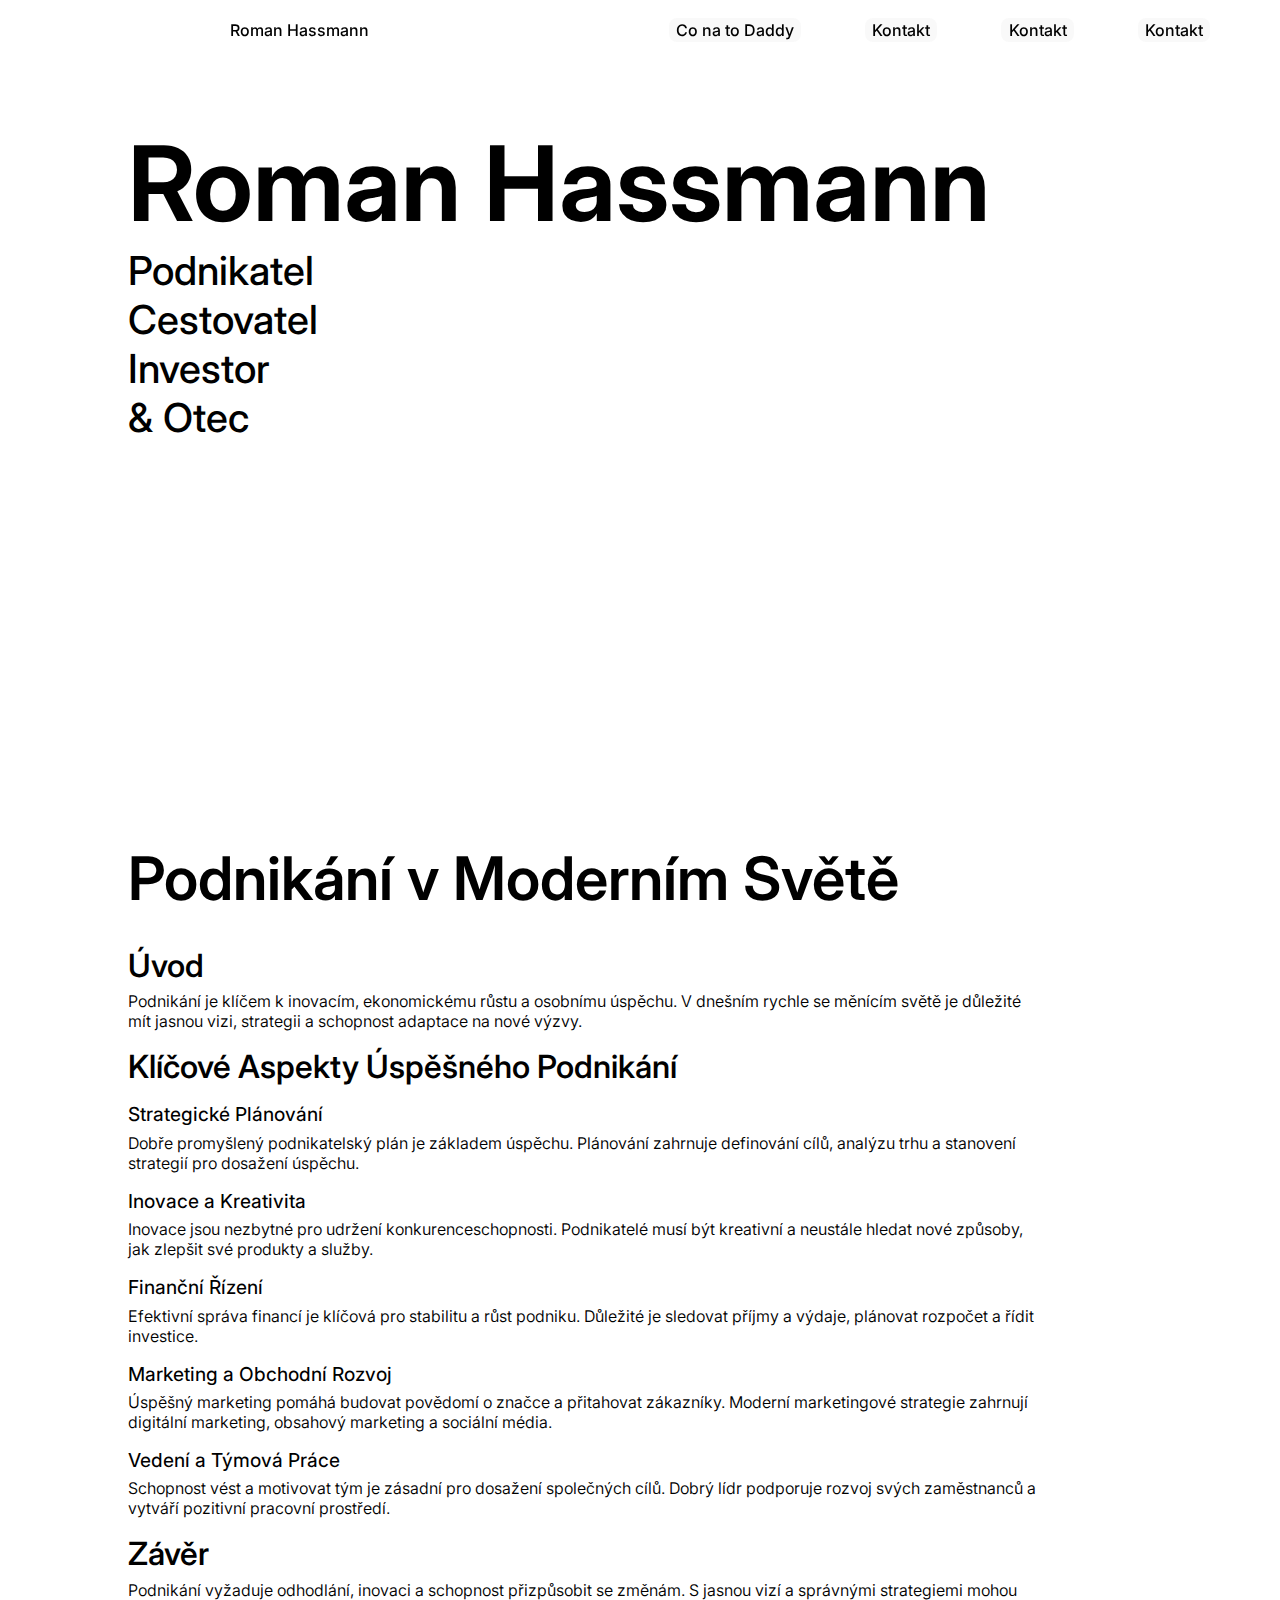
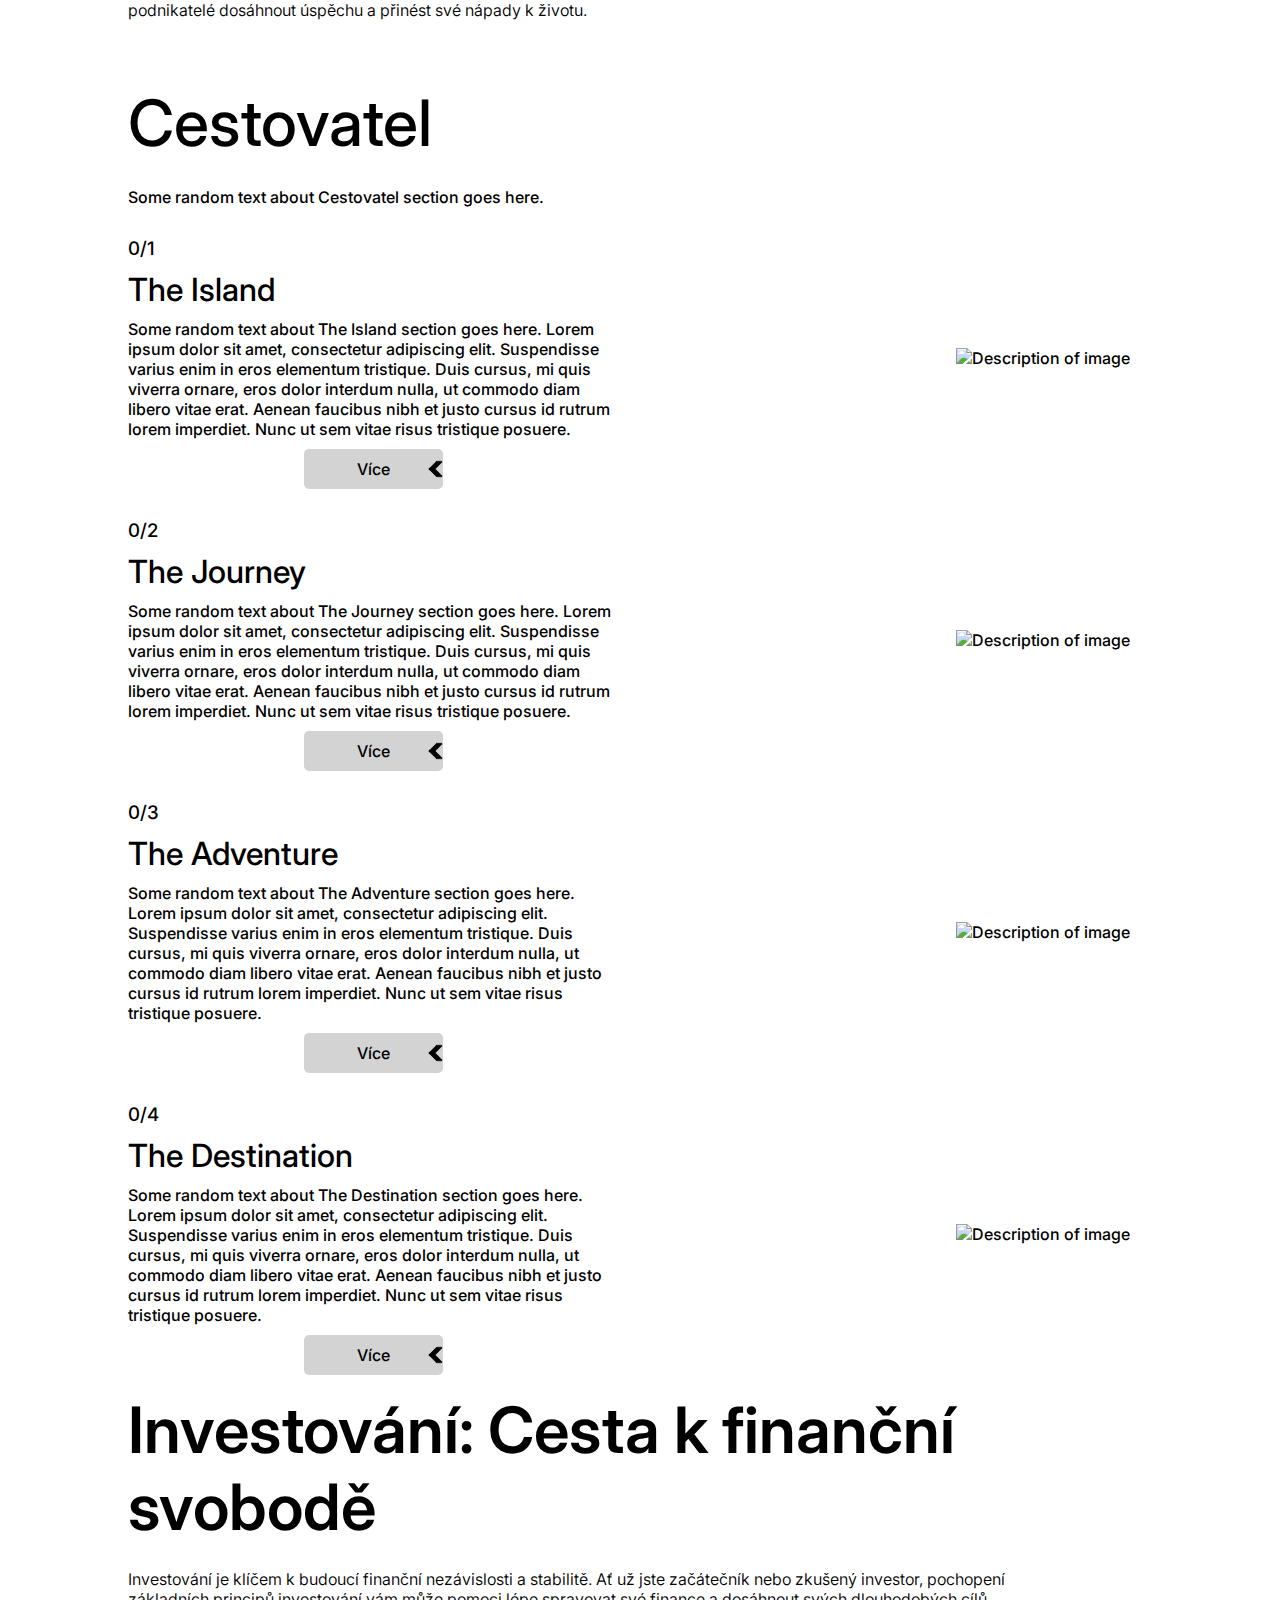
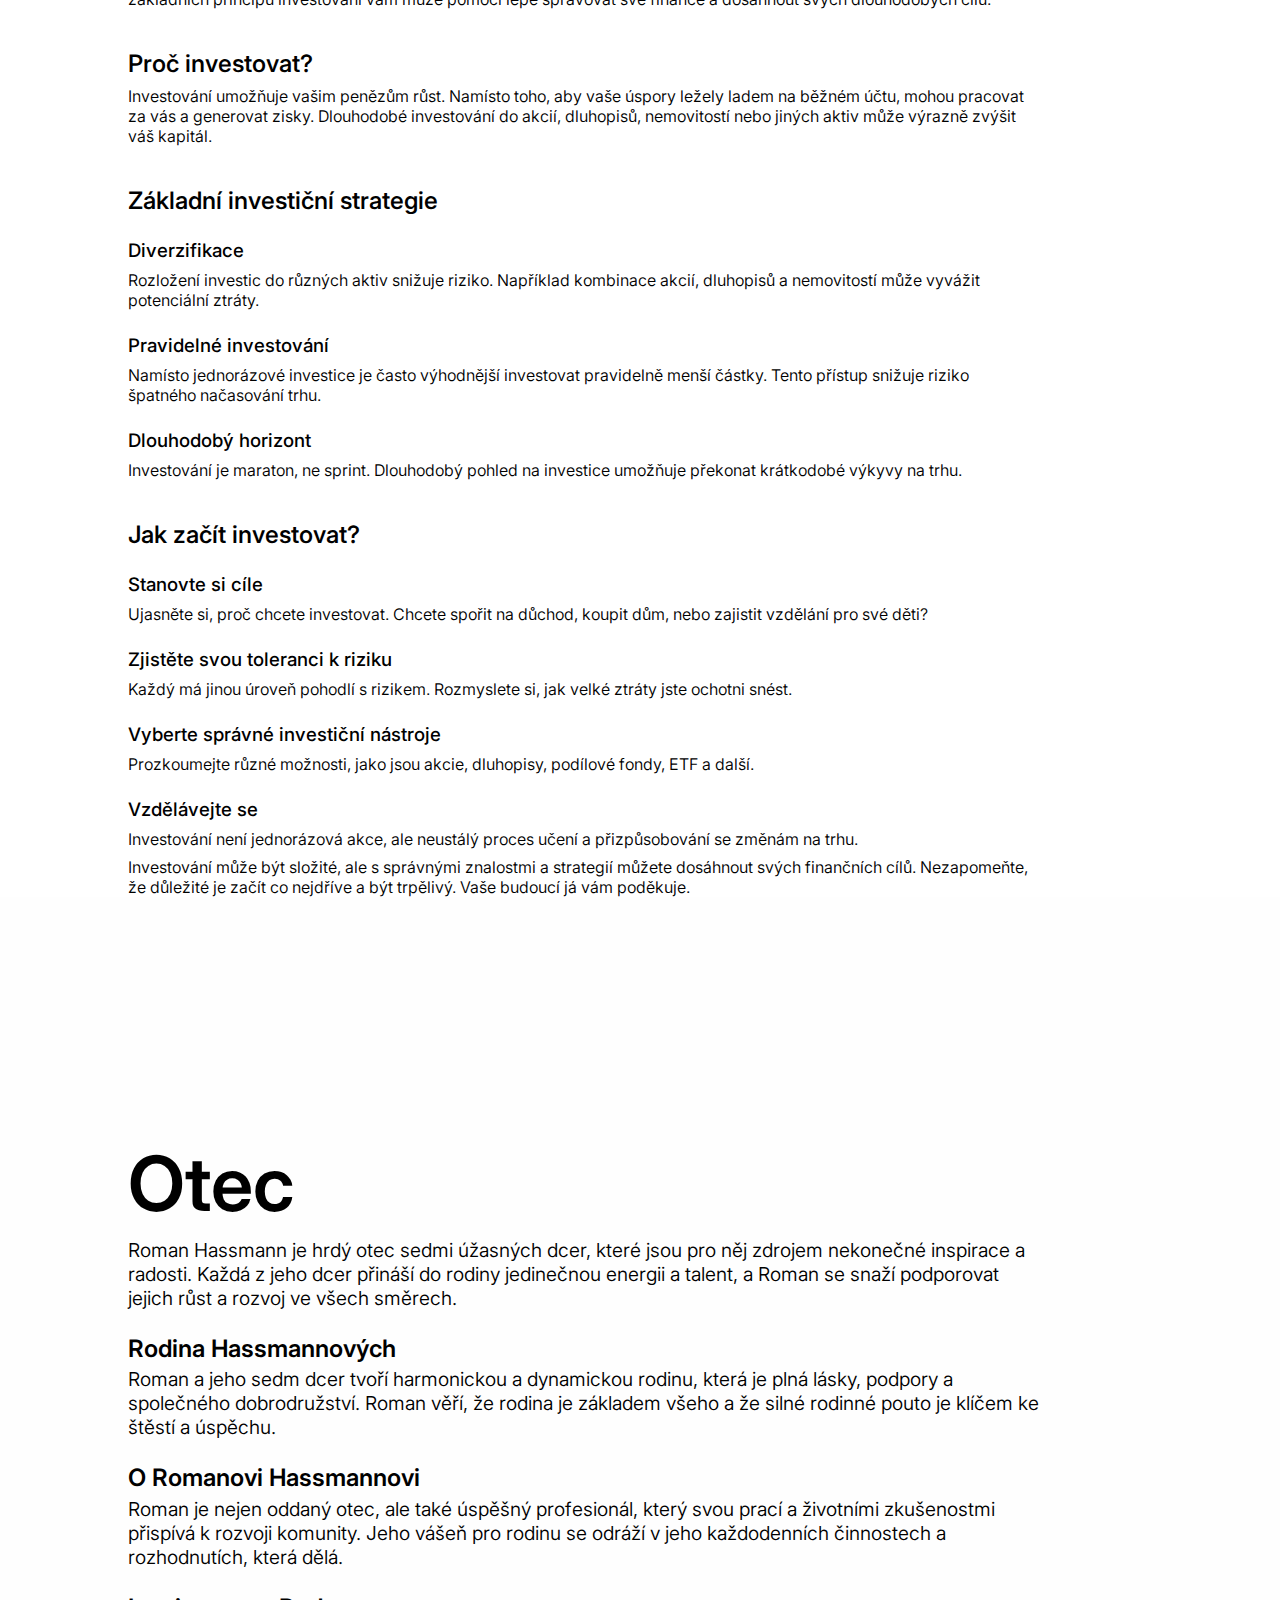
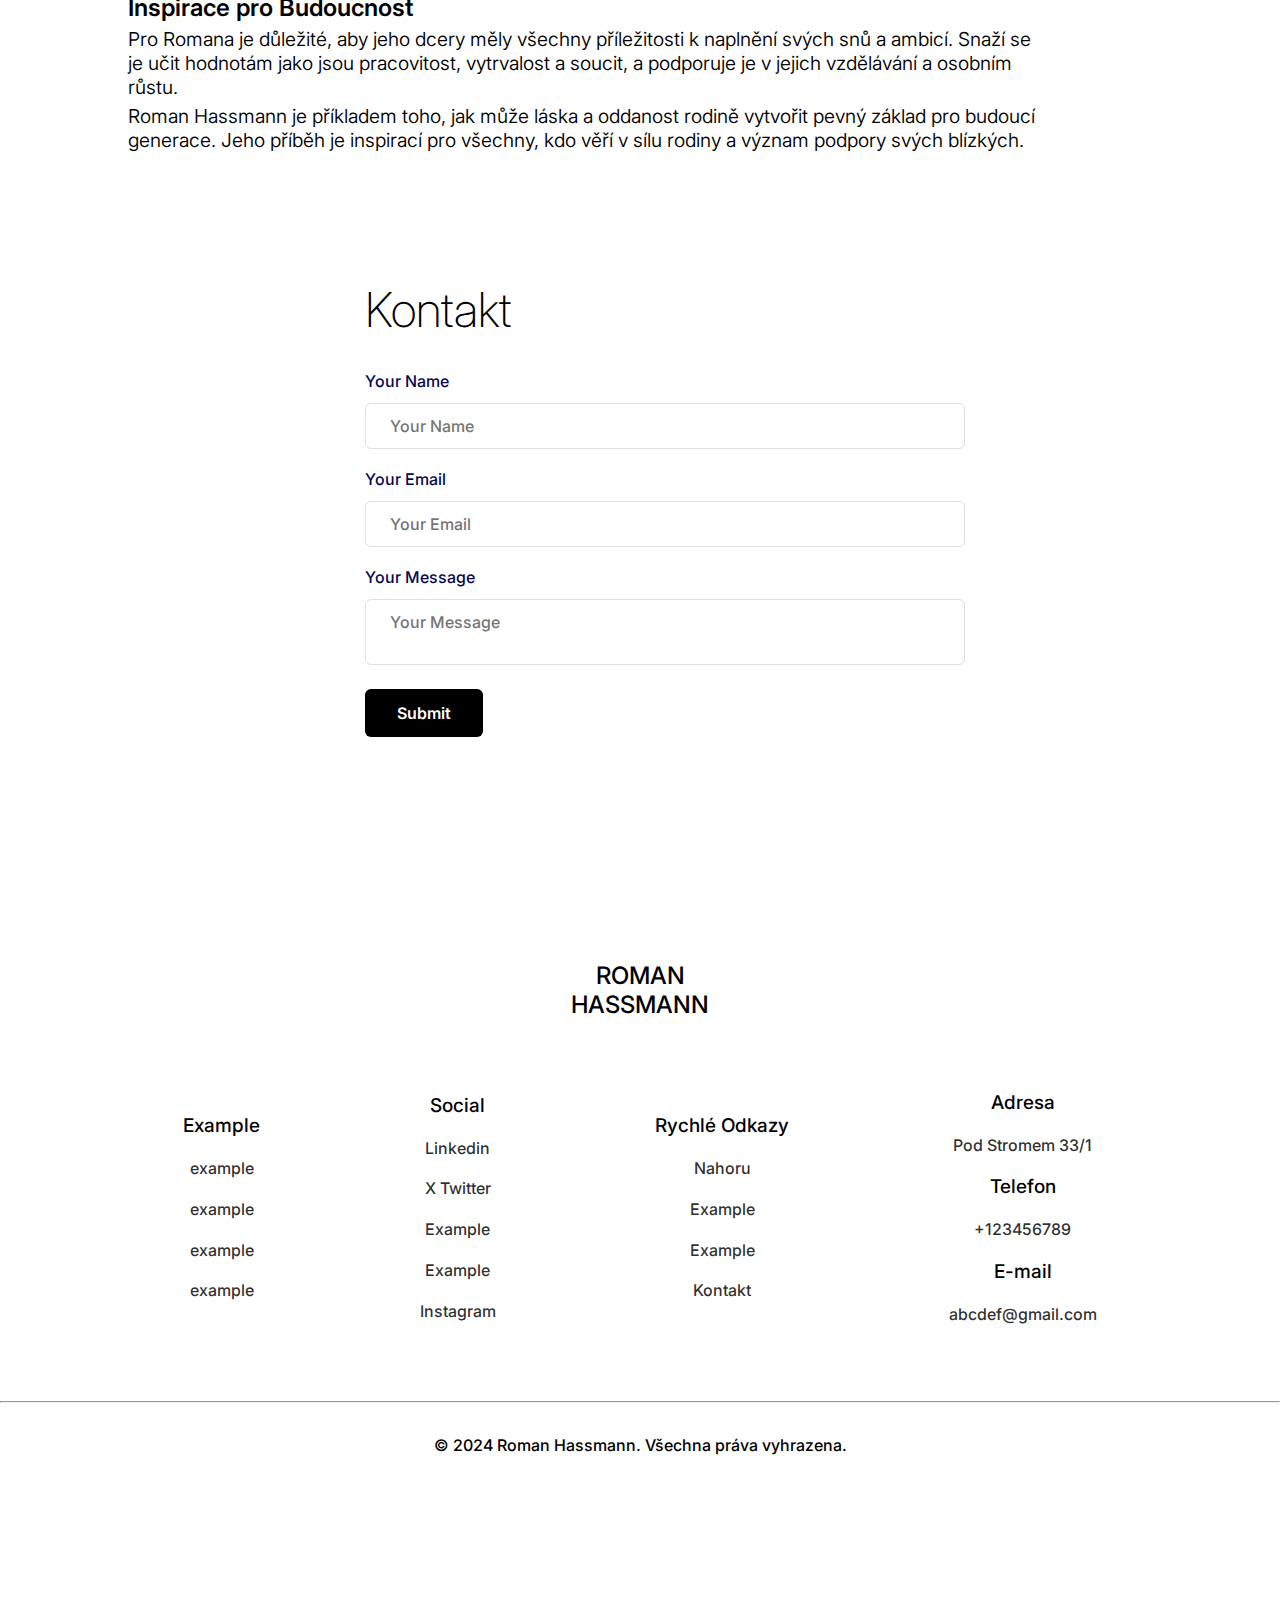
==== index.html @ 2ac85c63 "index.html" ====
<!DOCTYPE html>
<html lang="en">
<head>
    <meta charset="UTF-8">
    <meta name="viewport" content="width=device-width, initial-scale=1.0">
    <title>Personal - Roman Hassmann</title>
    <link rel="stylesheet" href="style.css">
    <link rel="stylesheet" href="stylephone.css">
    <link rel="preconnect" href="https://fonts.googleapis.com">
    <link rel="preconnect" href="https://fonts.gstatic.com" crossorigin>
    <link href="https://fonts.googleapis.com/css2?family=Inter:wght@100..900&display=swap" rel="stylesheet">
</head>
<body>
    <div class="nav">
        <div class="logo-1"><a>Roman Hassmann</a></div>
        <div>
          <ul class="nav-links">
            <li><a href="https://www.example.cz" target="_blank">Co na to Daddy</a></button></li>
            <li><a href="#kontakt">Kontakt</a></li>
            <li><a href="#kontakt">Kontakt</a></li>
            <li><a href="#kontakt">Kontakt</a></li>
          </ul>
          <div class="dropdown">
            <div class="logo-2"><a>Roman Hassmann</a></div>
            <button class="dropbtn">&#9776;</button>
            <div class="dropdown-content">
            <a href="#">Link 1</a>
            <a href="#">Link 2</a>
            <a href="#">Link 3</a>
            </div>
        </div>
        </div>
        
        


    </div>
    
   
    <section>
        <div class="main">
            <div class="main-text">
                <ul>
                  
                <li> <h1>Roman Hassmann</h1> </li>
                <li> <a href="#podnikatel">Podnikatel</a>  </li>
                <li> <a href="#cestovatel">Cestovatel</a> </li>
                <li> <a href="#investor">Investor</a> </li>
                <li> <a href="#otec">& Otec</a> </li>
                </ul>
            </div>

        </div>
    </section>

    <section class="podnikatel-section">
        <div class="podnikatel" id="podnikatel">
            <h1>Podnikání v Moderním Světě</h1>
        
            <h2>Úvod</h2>
            <p>Podnikání je klíčem k inovacím, ekonomickému růstu a osobnímu úspěchu. V dnešním rychle se měnícím světě je důležité mít jasnou vizi, strategii a schopnost adaptace na nové výzvy.</p>
            
            <h2>Klíčové Aspekty Úspěšného Podnikání</h2>
            
            <h3>Strategické Plánování</h3>
            <p>Dobře promyšlený podnikatelský plán je základem úspěchu. Plánování zahrnuje definování cílů, analýzu trhu a stanovení strategií pro dosažení úspěchu.</p>
            
            <h3>Inovace a Kreativita</h3>
            <p>Inovace jsou nezbytné pro udržení konkurenceschopnosti. Podnikatelé musí být kreativní a neustále hledat nové způsoby, jak zlepšit své produkty a služby.</p>
            
            <h3>Finanční Řízení</h3>
            <p>Efektivní správa financí je klíčová pro stabilitu a růst podniku. Důležité je sledovat příjmy a výdaje, plánovat rozpočet a řídit investice.</p>
            
            <h3>Marketing a Obchodní Rozvoj</h3>
            <p>Úspěšný marketing pomáhá budovat povědomí o značce a přitahovat zákazníky. Moderní marketingové strategie zahrnují digitální marketing, obsahový marketing a sociální média.</p>
            
            <h3>Vedení a Týmová Práce</h3>
            <p>Schopnost vést a motivovat tým je zásadní pro dosažení společných cílů. Dobrý lídr podporuje rozvoj svých zaměstnanců a vytváří pozitivní pracovní prostředí.</p>
            
            <h2>Závěr</h2>
            <p>Podnikání vyžaduje odhodlání, inovaci a schopnost přizpůsobit se změnám. S jasnou vizí a správnými strategiemi mohou podnikatelé dosáhnout úspěchu a přinést své nápady k životu.</p>
            <!--<div class="podnikatel-container">
              <a href="Investor/investor.html" class="btn">
                  <h6>Více</h6>
                  <div class="arrow">
                      <span></span>
                      <span></span>
                      <span></span>
                  </div>
              </a>
          </div>
            
        </div>-->
    </section>
    <!DOCTYPE html>
    <html lang="en">
    <head>
        <meta charset="UTF-8">
        <meta name="viewport" content="width=device-width, initial-scale=1.0">
        <title>Cestovatel Section</title>
        <link rel="stylesheet" href="styles.css">
    </head>
    <body>
        <section class="cestovatel">
          <div class="content-0">
            <h1>Cestovatel</h1>
            <p>Some random text about Cestovatel section goes here.</p>
            
          </div>
    
          <div class="content content-1">
            <div class="text-content">
              <h3>0/1</h3>
              <h1>The Island</h1>
              <p>Some random text about The Island section goes here. Lorem ipsum dolor sit amet, consectetur adipiscing elit. Suspendisse varius enim in eros elementum tristique. Duis cursus, mi quis viverra ornare, eros dolor interdum nulla, ut commodo diam libero vitae erat. Aenean faucibus nibh et justo cursus id rutrum lorem imperdiet. Nunc ut sem vitae risus tristique posuere.</p>
              <div class="button-container">
                <a href="YOUR_LINK_HERE" class="btn-link">
                    <button class="btn">
                        <span class="btn-text">Více</span>
                        <div class="arrow">
                            <span></span>
                            <span></span>
                            <span></span>
                        </div>
                    </button>
                </a>
            </div>
            
            </div>
            <div class="image-content">
              <img src="https://i.postimg.cc/W4gFj42t/pexels-anne-sophie-parent-1111377-2105416.jpg" alt="Description of image" class="side-image">
            </div>
          </div>
    
          <div class="content content-2">
            <div class="text-content">
              <h3>0/2</h3>
              <h1>The Journey</h1>
              <p>Some random text about The Journey section goes here. Lorem ipsum dolor sit amet, consectetur adipiscing elit. Suspendisse varius enim in eros elementum tristique. Duis cursus, mi quis viverra ornare, eros dolor interdum nulla, ut commodo diam libero vitae erat. Aenean faucibus nibh et justo cursus id rutrum lorem imperdiet. Nunc ut sem vitae risus tristique posuere.</p>
              <div class="button-container">
                <a href="YOUR_LINK_HERE" class="btn-link">
                    <button class="btn">
                        <span class="btn-text">Více</span>
                        <div class="arrow">
                            <span></span>
                            <span></span>
                            <span></span>
                        </div>
                    </button>
                </a>
            </div>
            </div>
            <div class="image-content">
              <img src="https://i.postimg.cc/VLJhYJhY/pexels-tobiasbjorkli-2104152.jpg" alt="Description of image" class="side-image">
            </div>
          </div>
    
          <div class="content content-3">
            <div class="text-content">
              <h3>0/3</h3>
              <h1>The Adventure</h1>
              <p>Some random text about The Adventure section goes here. Lorem ipsum dolor sit amet, consectetur adipiscing elit. Suspendisse varius enim in eros elementum tristique. Duis cursus, mi quis viverra ornare, eros dolor interdum nulla, ut commodo diam libero vitae erat. Aenean faucibus nibh et justo cursus id rutrum lorem imperdiet. Nunc ut sem vitae risus tristique posuere.</p>
              <div class="button-container">
                <a href="YOUR_LINK_HERE" class="btn-link">
                    <button class="btn">
                        <span class="btn-text">Více</span>
                        <div class="arrow">
                            <span></span>
                            <span></span>
                            <span></span>
                        </div>
                    </button>
                </a>
            </div>
            </div>
            <div class="image-content">
              <img src="https://i.postimg.cc/pV6012L3/pexels-eberhardgross-592284.jpg" alt="Description of image" class="side-image">
            </div>
          </div>
    
          <div class="content content-4">
            <div class="text-content">
              <h3>0/4</h3>
              <h1>The Destination</h1>
              <p>Some random text about The Destination section goes here. Lorem ipsum dolor sit amet, consectetur adipiscing elit. Suspendisse varius enim in eros elementum tristique. Duis cursus, mi quis viverra ornare, eros dolor interdum nulla, ut commodo diam libero vitae erat. Aenean faucibus nibh et justo cursus id rutrum lorem imperdiet. Nunc ut sem vitae risus tristique posuere.</p>
              <div class="button-container">
                <a href="YOUR_LINK_HERE" class="btn-link">
                    <button class="btn">
                        <span class="btn-text">Více</span>
                        <div class="arrow">
                            <span></span>
                            <span></span>
                            <span></span>
                        </div>
                    </button>
                </a>
            </div>
            </div>
            <div class="image-content">
              <img src="https://i.postimg.cc/L52mczD6/pexels-eberhardgross-534164.jpg" alt="Description of image" class="side-image">
            </div>
          </div>
        </section>
    </body>
    </html>
    
    <section>
        <div class="investor" id="investor">
            <h1>Investování: Cesta k finanční svobodě</h1>
            <p>Investování je klíčem k budoucí finanční nezávislosti a stabilitě. Ať už jste začátečník nebo zkušený investor, pochopení základních principů investování vám může pomoci lépe spravovat své finance a dosáhnout svých dlouhodobých cílů.</p>
            
            <h2>Proč investovat?</h2>
            <p>Investování umožňuje vašim penězům růst. Namísto toho, aby vaše úspory ležely ladem na běžném účtu, mohou pracovat za vás a generovat zisky. Dlouhodobé investování do akcií, dluhopisů, nemovitostí nebo jiných aktiv může výrazně zvýšit váš kapitál.</p>
            
            <h2>Základní investiční strategie</h2>
            <h3>Diverzifikace</h3>
            <p>Rozložení investic do různých aktiv snižuje riziko. Například kombinace akcií, dluhopisů a nemovitostí může vyvážit potenciální ztráty.</p>
            
            <h3>Pravidelné investování</h3>
            <p>Namísto jednorázové investice je často výhodnější investovat pravidelně menší částky. Tento přístup snižuje riziko špatného načasování trhu.</p>
            
            <h3>Dlouhodobý horizont</h3>
            <p>Investování je maraton, ne sprint. Dlouhodobý pohled na investice umožňuje překonat krátkodobé výkyvy na trhu.</p>
            
            <h2>Jak začít investovat?</h2>
            <h3>Stanovte si cíle</h3>
            <p>Ujasněte si, proč chcete investovat. Chcete spořit na důchod, koupit dům, nebo zajistit vzdělání pro své děti?</p>
            
            <h3>Zjistěte svou toleranci k riziku</h3>
            <p>Každý má jinou úroveň pohodlí s rizikem. Rozmyslete si, jak velké ztráty jste ochotni snést.</p>
            
            <h3>Vyberte správné investiční nástroje</h3>
            <p>Prozkoumejte různé možnosti, jako jsou akcie, dluhopisy, podílové fondy, ETF a další.</p>
            
            <h3>Vzdělávejte se</h3>
            <p>Investování není jednorázová akce, ale neustálý proces učení a přizpůsobování se změnám na trhu.</p>
            
            <p>Investování může být složité, ale s správnými znalostmi a strategií můžete dosáhnout svých finančních cílů. Nezapomeňte, že důležité je začít co nejdříve a být trpělivý. Vaše budoucí já vám poděkuje.</p>
            <!--<div class="investor-container">
              <a href="Investor/investor.html" class="btn">
                  <h6>Více</h6>
                  <div class="arrow">
                      <span></span>
                      <span></span>
                      <span></span>
                  </div>
              </a>
          </div>-->
            
        </body>


        </div>
    </section>


    <section>
        <div class="otec" id="otec">
            <h1>Otec </h1>
            <p>Roman Hassmann je hrdý otec sedmi úžasných dcer, které jsou pro něj zdrojem nekonečné inspirace a radosti. Každá z jeho dcer přináší do rodiny jedinečnou energii a talent, a Roman se snaží podporovat jejich růst a rozvoj ve všech směrech.</p>
        
            <h2>Rodina Hassmannových</h2>
            <p>Roman a jeho sedm dcer tvoří harmonickou a dynamickou rodinu, která je plná lásky, podpory a společného dobrodružství. Roman věří, že rodina je základem všeho a že silné rodinné pouto je klíčem ke štěstí a úspěchu.</p>
        
            <h2>O Romanovi Hassmannovi</h2>
            <p>Roman je nejen oddaný otec, ale také úspěšný profesionál, který svou prací a životními zkušenostmi přispívá k rozvoji komunity. Jeho vášeň pro rodinu se odráží v jeho každodenních činnostech a rozhodnutích, která dělá.</p>
        
            <h2>Inspirace pro Budoucnost</h2>
            <p>Pro Romana je důležité, aby jeho dcery měly všechny příležitosti k naplnění svých snů a ambicí. Snaží se je učit hodnotám jako jsou pracovitost, vytrvalost a soucit, a podporuje je v jejich vzdělávání a osobním růstu.</p>
        
            <p>Roman Hassmann je příkladem toho, jak může láska a oddanost rodině vytvořit pevný základ pro budoucí generace. Jeho příběh je inspirací pro všechny, kdo věří v sílu rodiny a význam podpory svých blízkých.</p>



        </div>
    </section>





    <section>
      <div class="kontakt">
        <div class="main-container">
            <div class="form-container">
                <form action="https://api.web3forms.com/submit" method="POST" class="contact-form">
                    <div class="contact-header">
                        <h2>Kontakt</h2>
                        
                    </div>
                    <input type="hidden" name="access_key" value="e76a24ae-de29-4216-9cbf-6f9e95e4bfc9">
                    <label for="name" class="form-label">Your Name</label>
                    <input type="text" name="name" id="name" placeholder="Your Name" class="input-field margin-bottom" required>
                    <label for="email" class="form-label">Your Email</label>
                    <input type="email" name="email" id="email" placeholder="Your Email" class="input-field margin-bottom" required>
                    <label for="message" class="form-label">Your Message</label>
                    <textarea name="message" id="message" placeholder="Your Message" class="input-field margin-bottom" required></textarea>
                    <button type="submit" class="submit-button">Submit </button>
                </form>
            </div>
            <div class="contact-right">
                <img src="assets/right_img.png" alt="">
            </div>
        </div>
    </div>
    </section>

    
  
    <div class="footer">
      <div class="heading">
          <h2>Roman Hassmann</h2>
      </div>
      <div class="content">
          <div class="services">
              <h4>Example</h4>
              <p><a href="#">example</a></p>
              <p><a href="#">example</a></p>
              <p><a href="#">example</a></p>
              <p><a href="#">example</a></p>
          </div>
          <div class="social-media">
              <h4>Social</h4>
              <p>
                  <a href="https://www.linkedin.com/in/sanket-bodke-995b5b205/"><i class="fab fa-linkedin"></i> Linkedin</a>
              </p>
              <p>
                  <a href="https://x.com/RomanHassmann"><i class="fab fa-twitter"></i> X Twitter</a>
              </p>
              <p>
                  <a href="#"><i class="fab fa-github"></i> Example</a>
              </p>
              <p>
                  <a href="#"><i class="fab fa-codepen"></i> Example</a>
              </p>
              <p>
                  <a href="https://www.instagram.com/romanhassmann?igsh=dDJzamRmZ2Z3NXZo"><i class="fab fa-instagram"></i> Instagram</a>
              </p>
          </div>
          <div class="links">
              <h4>Rychlé Odkazy</h4>
              <p><a href="#">Nahoru</a></p>
              <p><a href="#">Example</a></p>
              <p><a href="#">Example</a></p>
              <p><a href="#kontakt">Kontakt</a></p>
          </div>
          <div class="details">
              <h4 class="address">Adresa</h4>
              <p>Pod Stromem 33/1</p>
              <h4 class="mobile">Telefon</h4>
              <p><a href="#">+123456789</a></p>
              <h4 class="mail">E-mail</h4>
              <p><a href="#">abcdef@gmail.com</a></p>
          </div>
      </div>
      <footer>
          <hr />
          &copy; 2024 Roman Hassmann. Všechna práva vyhrazena.
      </footer>
  </div>




    

   
    <script src="/Main/script.js"></script>
</body>
</html>
---- style.css ----
*{
    padding: 0;
    margin: 0;
}

/* ARROW 

.arrow {
    display: flex;
    align-items: center;
    justify-content: center;
    transition: 0.5s ease;
}

.arrow span {
    display: block;
    width: 10px;
    height: 10px;
    border-bottom: 0.2rem solid black;
    border-right: 0.2rem solid black;
    transform: rotate(135deg); 
    margin: -5px;
    animation: animate 2s infinite;
}

.arrow span:nth-child(2) {
    animation-delay: -0.2s;
}

.arrow span:nth-child(3) {
    animation-delay: -0.4s;
}

@keyframes animate {
    0% {
        opacity: 0;
        transform: rotate(315deg) translate(-10px, -10px); 
    }
    50% {
        opacity: 1;
    }
    100% {
        opacity: 0;
        transform: rotate(315deg) translate(10px, 10px); 
    }
}
arrow end*/

body{
    height: 2000vh;
}

html{
    scroll-behavior: smooth;
}

* {
    font-family: "Inter", sans-serif;
    font-optical-sizing: auto;
    font-weight: 500;
    font-style: normal;
    font-variation-settings:
        "slnt" 0;
}

.nav{
    background-color: rgba(255, 255, 255, 0.9);
    justify-content: space-around;
    align-items: center;
    display: flex;
    padding: 1.25rem 5rem;
    position: fixed; 
    top: 0;
    width: 100%;
    z-index: 1000;
    transition: backdrop-filter 0.8s; 
}

.logo a{
    color: black;
    background-color: white;
    text-decoration: none;
    border-color: none;
}

.nav-links {
    gap: 4rem;
    display: flex;
    list-style: none;
    font-size: 1rem;
}

.nav-links li a {
    padding: 0.15rem 0.45rem;
    border: none;
    border-radius: 0.5em;
    cursor: pointer;
    transition: 0.5s ease;
    background-color: rgba(246, 246, 246, 0.66);
}
.nav-links li  a{
    text-decoration: none;
    color: black;

}

.nav-links li a:hover{
    background-color: rgb(0, 0, 0);
    color: white;
    padding: 0.15rem 5rem 0.15rem 5rem;
    box-shadow: 0.1875rem 0.1875rem 1.25rem rgba(68, 68, 68, 0.4);
}



.dropdown{ 
    display: none;
}
.logo-2{
    display: none;
}

.main {
    padding: 7.5rem 0rem 20rem 3rem; 
    background-color: rgb(255, 255, 255);
}

.main-text ul{
    padding-left: 5rem;
    list-style-type: none;
}

.main-text ul li h1{
    font-weight: 650;
    font-size: 6.5rem;
}

.main-text ul li a{
    font-size: 2.5rem;
    transition: 0.5s ease;
    text-align: center;
    cursor: pointer;
    text-decoration: none;
    color: black;
}

.main-text ul li a:hover{
    background-color: rgba(85, 85, 85, 0.2);
    padding: 0.3rem;
    margin-left: 2rem;
    text-align: center;
    border-radius: 0.75rem;
}

/* POODNIKATEL START */
.podnikatel{
    height: auto;
    
}

.podnikatel h1{
    padding: 5rem 15rem 1rem 8rem;
    font-size: 3.75rem;
    font-weight: 600;
}

.podnikatel p{
    padding: 0.4rem 15rem 0rem 8rem;
    font-weight: 350;
}
.podnikatel h2{
    padding: 1rem 15rem 0rem 8rem;
    font-weight: 550;
    font-size: 2rem;
}
.podnikatel h3{
    padding: 1rem 15rem 0rem 8rem;
    font-size: 1.2rem;
    font-weight: 450;
}


.investor-container {
    display: flex;
    justify-content: center;
    align-items: center;
    margin-top: 20px;
}
/*
.btn {
    padding: 10px 20px;
    background-color: lightgrey;
    color: black;
    border: none;
    border-radius: 5px;
    font-size: 16px;
    cursor: pointer;
    display: flex;
    align-items: center;
    justify-content: space-around;
    text-decoration: none; 
    transition: 0.7s ease-in-out;
    gap: 0.2rem;
    position: relative;
    min-width: 8rem; 
}

.btn:hover {
    background-color: black;
    color: white;
    box-shadow: 3px 3px 20px rgba(0, 0, 0, 0.3);
    padding: 1rem 5rem; 
}

.arrow {
    display: flex;
    align-items: center;
    justify-content: center;
}

.arrow span {
    display: block;
    width: 10px;
    height: 10px;
    border-bottom: 3px solid black;
    border-right: 3px solid black;
    transform: rotate(135deg); 
    margin: -5px;
    animation: animate 2s infinite;
}
/*
.podnikatel-container {
    display: flex;
    justify-content: center;
    align-items: center;
    margin-top: 1.3rem;
}

.podnikatel button {
    padding: 0.7rem 1.3rem;
    background-color: lightgrey;
    color: black;
    border: none;
    border-radius: 0.5rem;
    font-size: 1rem;
    cursor: pointer;
    display: flex;
    align-items: center;
    justify-content: space-around;
    gap: 0.2rem;
    position: relative;
    min-width: 8rem; 
    transition: 0.7s ease-in-out;
}
.podnikatel button:hover{
    background-color: black;
    color: white;
    box-shadow: 0.1875rem 0.1875rem 1.25rem rgba(0, 0, 0, 0.3);
    padding: 1rem 5rem 1rem 5rem;
    .arrow{
        display: none;
    }
}
.podnikatel button h6{
    font-size: 1.2rem;
}
/*
.podnikatel button {
    padding: 0.1rem 2rem;
    margin-top: 2rem;
    margin-bottom: 5rem;
    font-size: 1rem;
    border: none;
    border-radius: 0.3rem;
    cursor: pointer;
    transition: 0.5s ease;
    margin-right: 25rem;
}

.podnikatel button:hover {
    background-color: black;
    color: white;
    box-shadow: 0.1875rem 0.1875rem 1.25rem rgba(0, 0, 0, 0.3);
    padding: 1rem 5rem 1rem 5rem;
}

/*
section {
    padding: 0.625rem;
    opacity: 0; 
    transform: translateY(1.25rem); 
    transition: opacity 0.2s ease-out, transform 0.2s ease-out; 
}

section.visible {
    opacity: 1; 
    transform: translateY(0); 
}
*/
/* PODNIKATEL END */

/* CESTOVATEL START */
/* styles.css */


.cestovatel {
    padding-left: 8rem;
}

.content-0 h1 {
    margin: 0;
    padding: 4rem 0rem 1rem 0rem;
    font-size: 4rem;
}

.content-0 p {
    margin: 10px 0;
}

.button-container {
    display: flex;
    justify-content: center;
    align-items: center;
    margin-top: 10px;
}

.btn-link {
    text-decoration: none; /* Remove underline from the link */
}

.btn {
    padding: 10px 10px;
    width: auto; /* Allow width to adjust based on content */
    height: auto; /* Allow height to adjust based on content */
    background-color: lightgrey;
    color: black;
    border: none;
    border-radius: 5px;
    font-size: 16px;
    cursor: pointer;
    display: flex;
    align-items: center;
    justify-content: center; /* Center content horizontally */
    text-decoration: none; /* Remove underline from link */
    transition: 0.7s ease-in-out;
    gap: 0.2rem;
    min-width: 12cap; /* Ensure there is enough space for both text and arrow */
    position: relative;
}

.btn-text {
    transition: opacity 0.7s ease-in-out, transform 0.7s ease-in-out;
    display: inline-block; /* Ensure text is treated as a block for positioning */
    z-index: 1; /* Ensure text is above other elements */
}

.btn:hover .btn-text {
    color: white; /* Change text color to white */
    opacity: 1; /* Ensure text is visible */
    transform: translateY(0); /* Center text vertically */
}

.btn:hover {
    background-color: black;
    color: white;
    box-shadow: 3px 3px 20px rgba(0, 0, 0, 0.3);
    padding: 1rem 5rem;
  .arrow{
    display: none;
  }
}

.arrow {
    display: flex;
    align-items: center;
    justify-content: center;
    position: absolute; /* Position the arrow absolute to keep it within button bounds */
    right: 1px; /* Adjust positioning as needed */
}

.arrow span {
    display: block;
    width: 10px;
    height: 10px;
    border-bottom: 2px solid black;
    border-right: 2px solid black;
    transform: rotate(135deg); /* Rotating to point left */
    margin: -5px;
    animation: animate 2s infinite;
}

.arrow span:nth-child(2) {
    animation-delay: -0.2s;
}

.arrow span:nth-child(3) {
    animation-delay: -0.4s;
}

@keyframes animate {
    0% {
        opacity: 0;
        transform: rotate(315deg) translate(-10px, -10px); /* Adjust to point left */
    }
    50% {
        opacity: 1;
    }
    100% {
        opacity: 0;
        transform: rotate(315deg) translate(10px, 10px); /* Adjust to point left */
    }
}


.content {
    display: flex;
    justify-content: space-between;
    align-items: center; /* Align items vertically centered */
    margin-top: 20px;
}

.text-content {
    flex: 1;
    text-align: left;
    padding-right: 20px; /* Add padding to ensure space between text and image */
}

.image-content {
    flex: 1;
    text-align: right; /* Ensure the image is aligned to the right */
    padding-right: 150px;
}

.side-image {
    width: 35rem;
    height: auto;
}

.text-content h3,
.text-content h1,
.text-content p,
.text-content .action-btn {
    margin: 10px 0;
}
/*Add padding ot the last hing*/
/*
.img-container {
    display: flex;
    justify-content: center;
    gap: 1.25rem;
    justify-content: space-evenly;
}

.img-container div {
    position: relative;
    width: 30rem;
    height: 30rem;
    overflow: hidden;
    border-radius: 0.625rem;
    transition: transform 0.1s ease, border-radius 0.3s ease;
}

.img-container img {
    width: 100%;
    height: 100%;
    object-fit: cover;
    transition: transform 0.1s ease, border-radius 0.3s ease;
}

.img-container div:hover img {
    transform: scale(1.2);
    border-radius: 1.25rem;
}
*/


/* CESTOVATEL END */

/* INVESTOR START */
.investor{
    height: auto;

}

.investor h1{
    padding: 1rem 12rem 1rem 8rem;
    font-size: 4rem;
    font-weight: 600;
}

.investor p{
    padding: 0.5rem 15rem 0rem 8rem;
    font-weight: 350;
}
.investor h2{
    padding: 2.5rem 15rem 0rem 8rem;
    font-weight: 550;
}
.investor h3{
    padding: 1.5rem 15rem 0rem 8rem;
    
}
/*.investor-container {
    display: flex;
    justify-content: center;
    align-items: center;
    margin-top: 20px;
}

.btn {
    padding: 10px 20px;
    background-color: lightgrey;
    color: black;
    border: none;
    border-radius: 5px;
    font-size: 16px;
    cursor: pointer;
    display: flex;
    align-items: center;
    justify-content: space-around;
    text-decoration: none;
    transition: 0.7s ease-in-out;
    gap: 0.2rem;
    position: relative;
    min-width: 8rem; 
}

.btn:hover {
    background-color: black;
    color: white;
    box-shadow: 3px 3px 20px rgba(0, 0, 0, 0.3);
    padding: 1rem 5rem;
}


.investor button h6{
    font-size: 1.2rem;
}
/* INVESTOR END*/

/* OTEC START */
.otec{
    height: auto;
    background-color: rgba(251, 251, 251, 0.295);
}

.otec h1{
    padding: 15rem 15rem 0.25rem 8rem;
    font-size: 4.75rem;
    font-weight: 600;
}

.otec p{
    padding: 0.3rem 15rem 0rem 8rem;
    font-weight: 350;
    font-size: 1.2rem;
}
.otec h2{
    padding: 1.5rem 15rem 0rem 8rem;
    font-weight: 600;
}

.investor-container {
    display: flex;
    justify-content: center;
    align-items: center;
    
}
/* OTEC END */

/*Kontkt start */
.kontakt {
    height: auto;
    background-color: rgba(255, 255, 255, 0.295);
    padding: 5rem 0rem 10rem 0rem;
}

.margin-bottom {
    margin-bottom: 20px;
}

.main-container {
    display: flex;
    align-items: center;
    justify-content: center;
    padding: 48px;
}

.form-container {
    margin: 0 auto;
    max-width: 550px;
    width: 100%;
    background: white;
}

.form-container h2 {
    padding: 0rem 0rem 2rem 0rem;
    font-size: 3rem;
    font-weight: 200;
}

.form-label {
    display: block;
    font-weight: 500;
    font-size: 16px;
    color: #07074d;
    margin-bottom: 12px;
}

.input-field {
    width: 100%;
    padding: 12px 24px;
    border-radius: 6px;
    border: 1px solid #e0e0e0;
    background: white;
    font-weight: 500;
    font-size: 16px;
    color: #6b7280;
    outline: none;
    resize: none;
}

.input-field:focus {
    border-color: #ffffff;
    box-shadow: 0px 3px 8px rgba(0, 0, 0, 0.05);
}

.submit-button {
    text-align: center;
    font-size: 16px;
    border-radius: 6px;
    padding: 14px 32px;
    border: none;
    font-weight: 600;
    background-color: #000000;
    color: rgb(255, 255, 255);
    cursor: pointer;
}

.submit-button:hover {
    box-shadow: 0px 3px 8px rgba(0, 0, 0, 0.05);
}

/*kontakt end*/

/* FOOTER START */
.footer {
    width: 100%;
    bottom: 0;
    left: 0;
    z-index: 1;
    padding: 1rem 0;
    text-align: center;
    width: 100%;
    display: flex;
    flex-direction: column;
    justify-content: space-between;
}

.footer .heading {
    max-width: 10rem;
    width: 90%;
    text-transform: uppercase;
    margin: 0 auto;
    margin-bottom: 3rem;
    
}

.footer .content {
    display: flex;
    justify-content: space-evenly;
    margin: 1.5rem;
}

.footer .content p {
    margin-bottom: 1.3rem;
    color: rgba(0, 0, 0, 0.829);
}

.footer .content a {
    text-decoration: none;
    color: rgb(0, 0, 0, 0.829);
}

.footer .content a:hover {
    border-bottom: 1px solid rgba(0, 0, 0, 0.829);
}

.footer .content h4 {
    margin-bottom: 1.3rem;
    font-size: 1.1875rem;
}

footer {
    text-align: center;
    margin-bottom: 2rem;
}

footer hr {
    margin: 2rem 0;
}

/* FOOTER END*/
---- stylephone.css ----
@media (max-width: 1267px) {
    body{
        height: 250vh;
        
    }
    
    html{
        scroll-behavior: smooth;
    }
    
    * {
        font-family: "Inter", sans-serif;
        font-optical-sizing: auto;
        font-weight: 300;
        font-style: normal;
        font-variation-settings:
            "slnt" 0;
    }
    
        .nav {
            padding: 1.5rem 0.2rem; /* Adjust padding for smaller screens */
        }
    
        .nav-links {
            display: none; /* Hide nav links on mobile */
        }
    
        .hamburger {
            display: block; /* Show hamburger menu on mobile */
            font-size: 1.5rem; /* Adjust size as needed */
            border: none;
            background-color: white;
            color: rgb(0, 0, 0);
            cursor: pointer;
            transition: 0.2s ease;
        }
    
        .logo-2 {
            position: fixed;
            top: 0.9rem;
            left: 2.2rem;
            
        }
    }

    @media (max-width: 1267px) {
        .dropbtn {
            background-color: white;
            color: black;
            padding: 0.7rem;
            font-size: 1.5rem;
            border: none;
            cursor: pointer;
        }
    
        .dropdown {
            position: relative;
            display: inline-block;
        }
    
        .dropdown-content {
            display: none;
            position: absolute;
            background-color: grey;
            min-width: 160px;
            box-shadow: 0px 8px 16px 0px rgba(0, 0, 0, 0.2);
            border-radius: 10px;
            z-index: 1;
            right: 15px;
            top: 100%;
            max-height: 0; /* Start with height 0 */
            overflow: hidden; /* Hide content that overflows */
            transform: scaleX(0) scaleY(0); /* Start with scale 0 */
            transition: max-height 0.5s ease, transform 0.5s ease; /* Animate height and transform */
        }
    
        .dropdown-content a {
            color: black;
            padding: 12px 16px;
            text-decoration: none;
            display: block;
        }
    
        .dropdown-content a:hover {
            background-color: #FFF;
        }
    
        .dropdown:hover .dropdown-content {
            display: block;
            max-height: 500px; /* Adjust this value based on content height */
            transform: scaleX(1) scaleY(1); /* Scale up to full size */
        }
    
        .dropdown:hover .dropbtn {
            background-color: white;
        }
    }
    
    
    
    



@media (max-width: 767px) {
/*
    .podnikatel{
        margin: 10rem 0rem 0rem 0rem;
        height: 70vh;
        background-color: rgba(239, 239, 239, 0.247);
    }
    
    .podnikatel h1{
        padding: 1rem 2.2rem 1rem 2.2rem;
        font-size: 3.75rem;
        font-weight: 600;
    }
    
    .podnikatel p{
        padding: 1rem 2.2rem 1rem 2.2rem;
        font-size: 1.08rem;
        font-weight: 500;
    }
    
    .podnikatel h3{
        padding:1rem 2.2rem 1rem 2.2rem;
        font-weight: 300;
        font-size: 1rem;
    }
    




    /*
    section {
        padding: 0.625rem;
        opacity: 0; 
        transform: translateY(1.25rem); 
        transition: opacity 0.5s ease-out, transform 0.5s ease-out; 
    }
    
    section.visible {
        opacity: 1;
        transform: translateY(0);
    }
    */

    .podnikatel , .cestovatel , .investor , .otec , .kontakt, .footer {
        background-color: white;
    }

}
/*

@media (max-width: 767px) {
    .cestovatel {
        text-align: center;
        margin: 1rem;
    }

    .img-container {
        display: flex;
        flex-direction: column; 
        gap: 2.5rem;
        align-items: center;
    }

    .img-container div {
        width: 70%;
        height: auto; 
        overflow: hidden;
        border-radius: 0.625rem;
        transition: transform 0.3s ease, border-radius 0.3s ease, font-weight 0.3s ease;
        align-items: center;
        min-width: auto; 
    }

    .img-container img {
        width: 100%;
        height: auto;
        object-fit: cover;
        transition: transform 0.3s ease, border-radius 0.3s ease, font-weight 0.3s ease;
    }

    .img-container div:hover img {
        transform: scale(1.2);
        border-radius: 1.25rem;
    }

    .img-container div:hover .topleft {
        font-weight: 800;
    }

}
*/
/* all code edit*/ 

@media (max-width: 767px) {
    *{
        padding: 0;
        margin: 0;
    }
    
    
    
    body{
        height: 2000vh;
    }
    
    html{
        scroll-behavior: smooth;
    }
    
    * {
        font-family: "Inter", sans-serif;
        font-optical-sizing: auto;
        font-weight: 500;
        font-style: normal;
        font-variation-settings:
            "slnt" 0;
    }
    
    
    
       
.main {
    padding-top: 7.5rem; 
    background-color: rgb(255, 255, 255);
}

.main-text ul{
    padding-left: 0rem;
    list-style-type: none;
}

.main-text ul li h1{
    font-weight: 650;
    font-size: 2.5rem;
}

.main-text ul li a{
    font-size: 1.8rem;
    transition: 0.5s ease;
    text-align: left;
    cursor: pointer;
    text-decoration: none;
    color: black;
}

.main-text ul li a:hover{
    background-color: rgba(175, 242, 248, 0.6);
    padding: 0.3rem;
    margin-left: 2.2rem;
    text-align: center;
    border-radius: 0.75rem;
}
    
    /* POODNIKATEL START */
    .podnikatel{
        height: auto;
        
    }
    
    .podnikatel h1{
        padding: 5rem 1rem 1rem 1rem;
        font-size: 2rem;
        font-weight: 600;
    }
    
    .podnikatel p{
        padding: 0.4rem 1rem 0rem 1rem;
        font-weight: 350;
        font-size: 1rem;
    }
    .podnikatel h2{
        padding: 1rem 1rem 0rem 1rem;
        font-weight: 750;
        font-size: 1.2rem;
    }
    .podnikatel h3{
        padding: 1rem 1rem 0rem 1rem;
        font-size: 1rem;
        font-weight: 700;
    }
    
    
    .investor-container {
        display: flex;
        justify-content: center;
        align-items: center;
        margin-top: 20px;
    }
    /*
    .btn {
        padding: 10px 20px;
        background-color: lightgrey;
        color: black;
        border: none;
        border-radius: 5px;
        font-size: 16px;
        cursor: pointer;
        display: flex;
        align-items: center;
        justify-content: space-around;
        text-decoration: none; 
        transition: 0.7s ease-in-out;
        gap: 0.2rem;
        position: relative;
        min-width: 8rem; 
    }
    
    .btn:hover {
        background-color: black;
        color: white;
        box-shadow: 3px 3px 20px rgba(0, 0, 0, 0.3);
        padding: 1rem 5rem; 
    }
    
    .arrow {
        display: flex;
        align-items: center;
        justify-content: center;
    }
    
    .arrow span {
        display: block;
        width: 10px;
        height: 10px;
        border-bottom: 3px solid black;
        border-right: 3px solid black;
        transform: rotate(135deg); 
        margin: -5px;
        animation: animate 2s infinite;
    }
    /*
    .podnikatel-container {
        display: flex;
        justify-content: center;
        align-items: center;
        margin-top: 1.3rem;
    }
    
    .podnikatel button {
        padding: 0.7rem 1.3rem;
        background-color: lightgrey;
        color: black;
        border: none;
        border-radius: 0.5rem;
        font-size: 1rem;
        cursor: pointer;
        display: flex;
        align-items: center;
        justify-content: space-around;
        gap: 0.2rem;
        position: relative;
        min-width: 8rem; 
        transition: 0.7s ease-in-out;
    }
    .podnikatel button:hover{
        background-color: black;
        color: white;
        box-shadow: 0.1875rem 0.1875rem 1.25rem rgba(0, 0, 0, 0.3);
        padding: 1rem 5rem 1rem 5rem;
        .arrow{
            display: none;
        }
    }
    .podnikatel button h6{
        font-size: 1.2rem;
    }
    /*
    .podnikatel button {
        padding: 0.1rem 2rem;
        margin-top: 2rem;
        margin-bottom: 5rem;
        font-size: 1rem;
        border: none;
        border-radius: 0.3rem;
        cursor: pointer;
        transition: 0.5s ease;
        margin-right: 25rem;
    }
    
    .podnikatel button:hover {
        background-color: black;
        color: white;
        box-shadow: 0.1875rem 0.1875rem 1.25rem rgba(0, 0, 0, 0.3);
        padding: 1rem 5rem 1rem 5rem;
    }
    
    /*
    section {
        padding: 0.625rem;
        opacity: 0; 
        transform: translateY(1.25rem); 
        transition: opacity 0.2s ease-out, transform 0.2s ease-out; 
    }
    
    section.visible {
        opacity: 1; 
        transform: translateY(0); 
    }
    */
    /* PODNIKATEL END */
    
    /* CESTOVATEL START */
    .cestovatel {
        padding-left: 20px; /* Adjust padding for mobile view */
    }

    .content {
        flex-direction: column; /* Stack text and image vertically */
        align-items: flex-start;
    }

    .text-content {
        padding-right: 0; /* Remove padding on the right for mobile view */
        padding-bottom: 20px; /* Add padding to ensure space between text and image */
        text-align: left;
    }

    .image-content {
        padding-right: 0; /* Remove padding on the right for mobile view */
        text-align: center; /* Center the image */
    }
    .side-image{
        width: 15rem;
        height: auto;
    }
    
    /*Add padding ot the last hing*/
    /*
    .img-container {
        display: flex;
        justify-content: center;
        gap: 1.25rem;
        justify-content: space-evenly;
    }
    
    .img-container div {
        position: relative;
        width: 30rem;
        height: 30rem;
        overflow: hidden;
        border-radius: 0.625rem;
        transition: transform 0.1s ease, border-radius 0.3s ease;
    }
    
    .img-container img {
        width: 100%;
        height: 100%;
        object-fit: cover;
        transition: transform 0.1s ease, border-radius 0.3s ease;
    }
    
    .img-container div:hover img {
        transform: scale(1.2);
        border-radius: 1.25rem;
    }
    */
    
    
    /* CESTOVATEL END */
    
    /* INVESTOR START */
    .investor{
        height: auto;
    
    }
    
    .investor h1{
        padding: 1rem 1rem 1rem 1rem;
        font-size: 2rem;
        font-weight: 600;
    }
    
    .investor p{
        padding: 0.5rem 1rem 0rem 1rem;
        font-weight: 350;
    }
    .investor h2{
        padding: 2.5rem 1rem 0rem 1rem;
        font-weight: 550;
    }
    .investor h3{
        padding: 1.5rem 1rem 0rem 1rem;
        
    }
    /*.investor-container {
        display: flex;
        justify-content: center;
        align-items: center;
        margin-top: 20px;
    }
    
    .btn {
        padding: 10px 20px;
        background-color: lightgrey;
        color: black;
        border: none;
        border-radius: 5px;
        font-size: 16px;
        cursor: pointer;
        display: flex;
        align-items: center;
        justify-content: space-around;
        text-decoration: none;
        transition: 0.7s ease-in-out;
        gap: 0.2rem;
        position: relative;
        min-width: 8rem; 
    }
    
    .btn:hover {
        background-color: black;
        color: white;
        box-shadow: 3px 3px 20px rgba(0, 0, 0, 0.3);
        padding: 1rem 5rem;
    }
    
    
    .investor button h6{
        font-size: 1.2rem;
    }
    /* INVESTOR END*/
    
    /* OTEC START */
    .otec{
        height: auto;
        
    }
    
    .otec h1{
        padding: 5rem 1rem 0.25rem 1rem;
        font-size: 4.75rem;
        font-weight: 600;
    }
    
    .otec p{
        padding: 0.3rem 1rem 0rem 1rem;
        font-weight: 350;
        font-size: 1.2rem;
    }
    .otec h2{
        padding: 1.5rem 1rem 0rem 1rem;
        font-weight: 600;
    }
    
    .investor-container {
        display: flex;
        justify-content: center;
        align-items: center;
        
    }
    /* OTEC END */

   
    /*kontakt end*/
    @media (max-width: 480px) {
        
        .main-container {
            padding: 0; 
        }
    
        .form-container {
            padding: 0 1rem; 
            box-sizing: border-box; 
            width: 100%; 
            
        }
    
        .form-container h1 {
            font-size: 2rem; 
        }
    
        .input-field {
            padding: 8px 10px; 
            font-size: 14px; 
        }
    
        .submit-button {
            padding: 10px 24px;
            font-size: 14px; 
        }
    }
    
/* FOOTER START */
.footer {
    padding: 0px;
    background: white;
}

.footer .heading h2 {
    text-align: center;
    margin-bottom: 20px;
}

.footer .content {
    display: flex;
    flex-direction: column;
    align-items: center;
    gap: 20px;
}

.footer .content > div {
    width: 100%;
    max-width: 550px;
}

.footer h4 {
    margin-bottom: 10px;
}

.footer p {
    margin: 5px 0;
}

.footer a {
    color: #000;
    text-decoration: none;
}

footer {
    text-align: center;
    padding: 20px 0;
}

@media (min-width: 768px) {
    .footer .content {
        flex-direction: row;
        justify-content: space-between;
        align-items: flex-start;
    }

    .footer .content > div {
        width: auto;
        max-width: none;
    }
}}

/*footer end*/
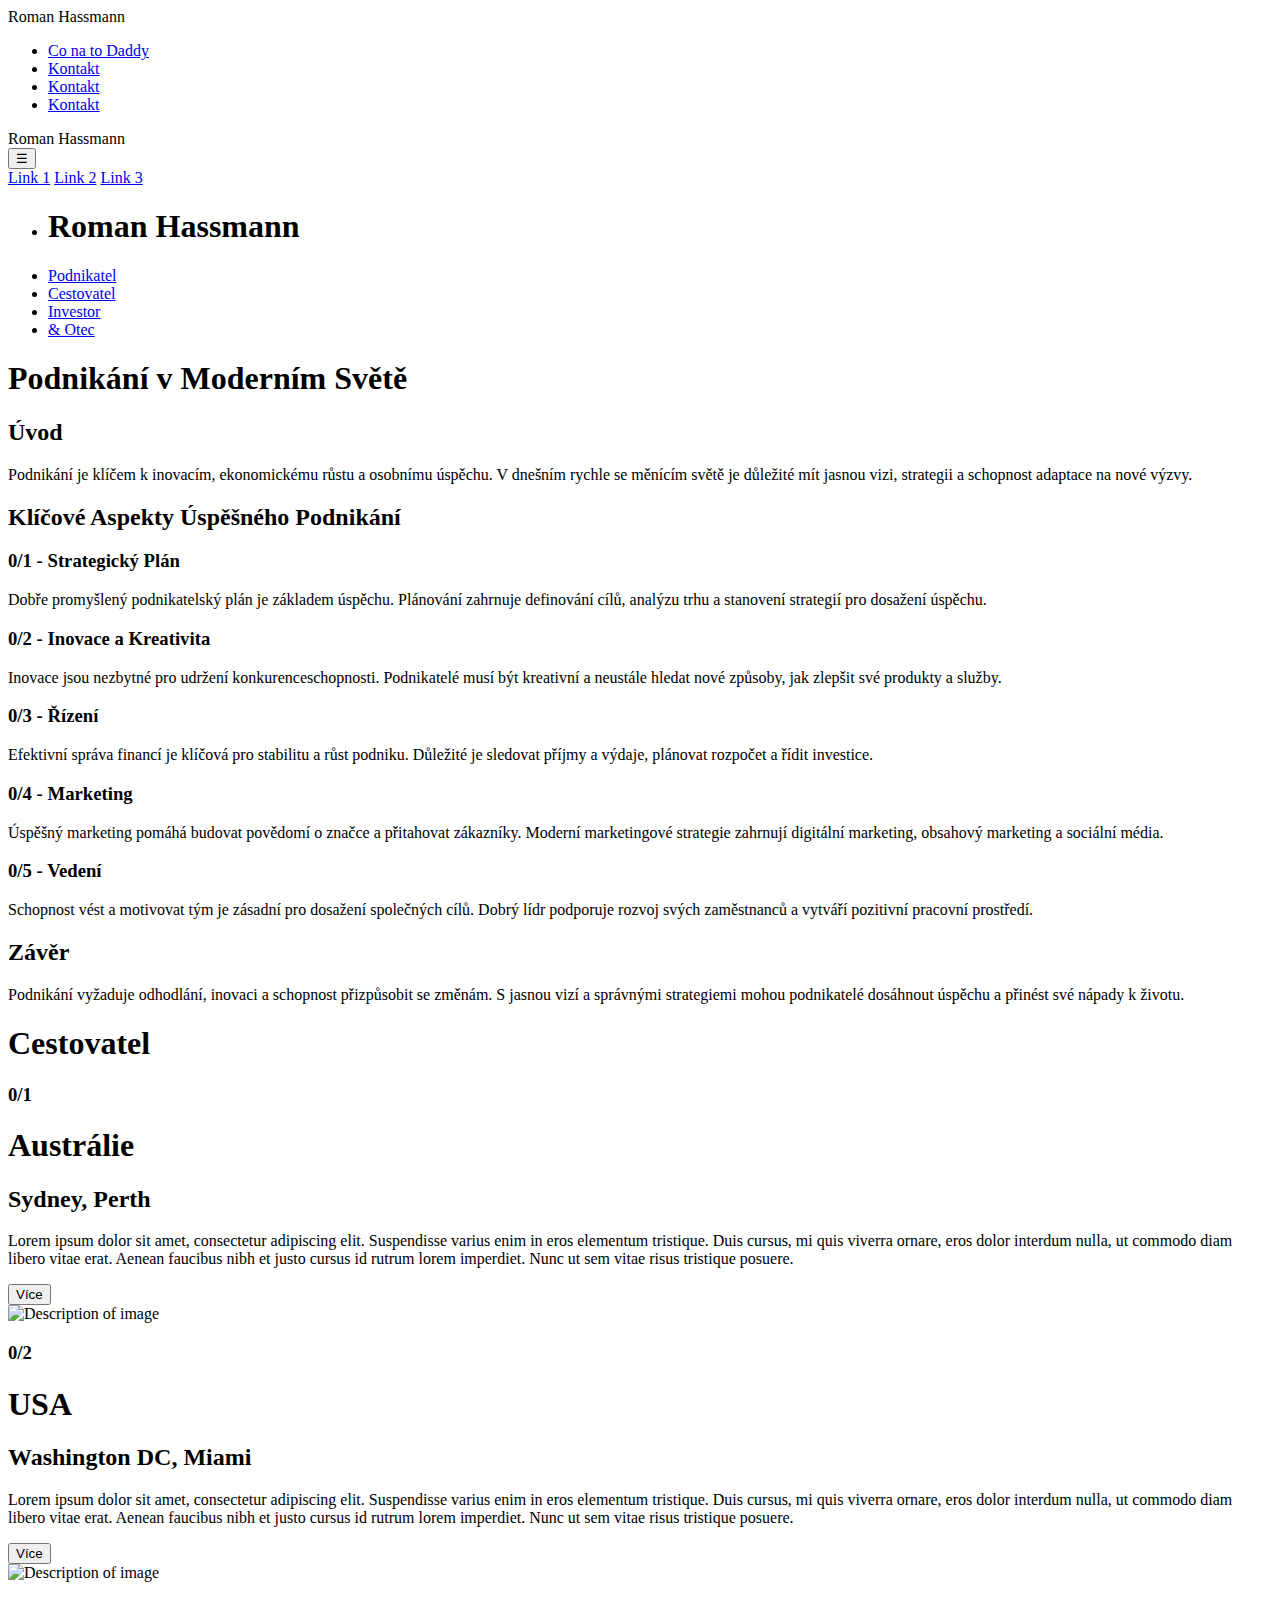
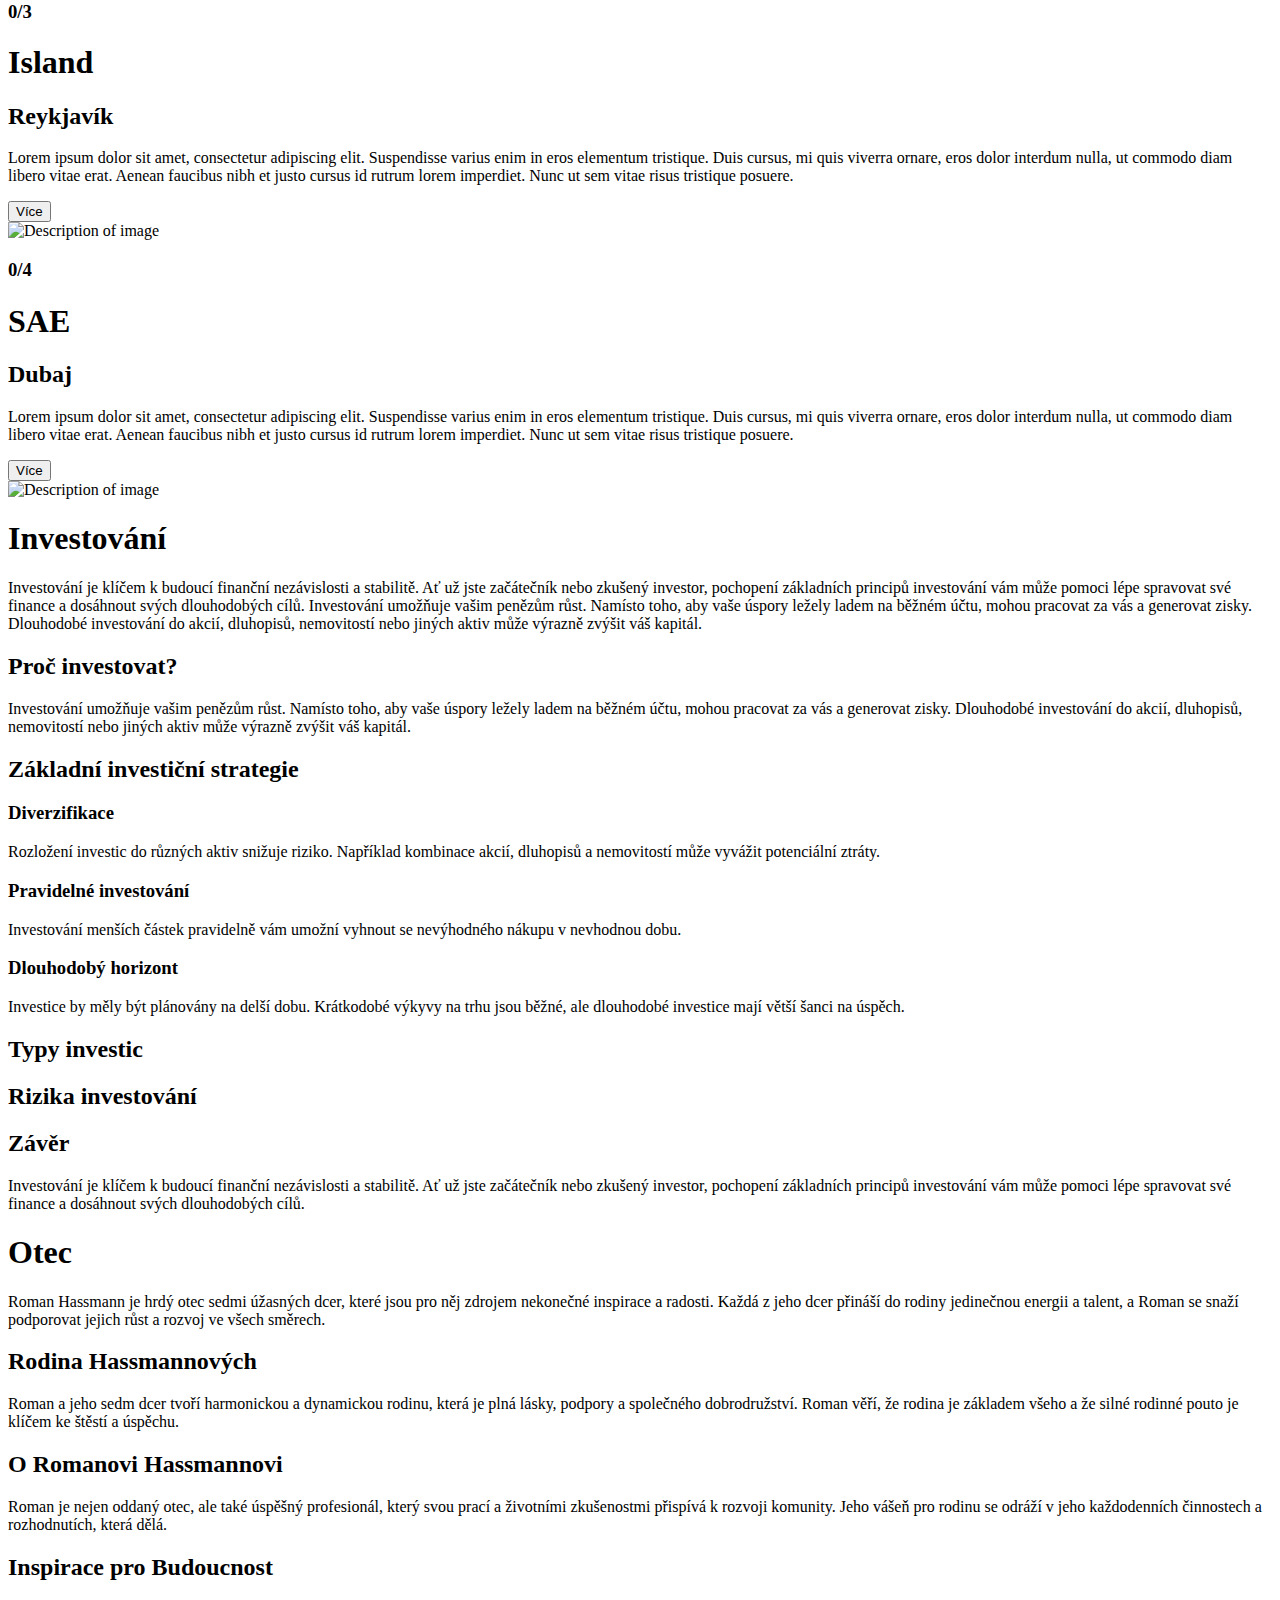
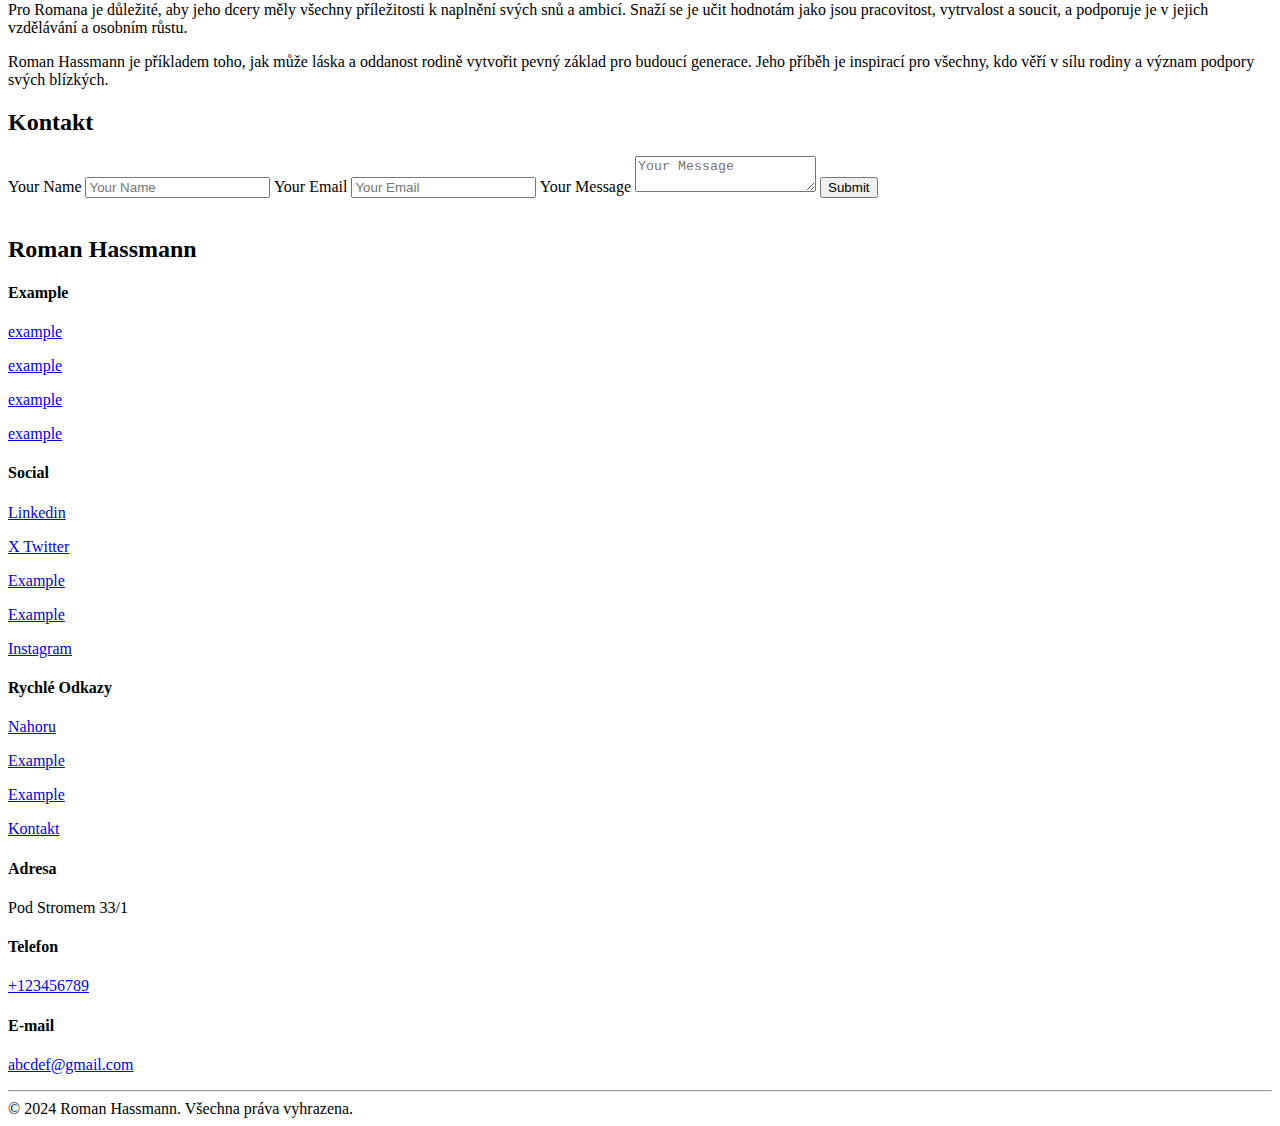
==== commit 7841e3a6: "index.html" ====
--- a/index.html
+++ b/index.html
@@ -4,8 +4,8 @@
     <meta charset="UTF-8">
     <meta name="viewport" content="width=device-width, initial-scale=1.0">
     <title>Personal - Roman Hassmann</title>
-    <link rel="stylesheet" href="style.css">
-    <link rel="stylesheet" href="stylephone.css">
+    <link rel="stylesheet" href="/Main/style.css">
+    <link rel="stylesheet" href="/Main/stylephone.css">
     <link rel="preconnect" href="https://fonts.googleapis.com">
     <link rel="preconnect" href="https://fonts.gstatic.com" crossorigin>
     <link href="https://fonts.googleapis.com/css2?family=Inter:wght@100..900&display=swap" rel="stylesheet">
@@ -56,203 +56,143 @@
     <section class="podnikatel-section">
         <div class="podnikatel" id="podnikatel">
             <h1>Podnikání v Moderním Světě</h1>
-        
+    
             <h2>Úvod</h2>
             <p>Podnikání je klíčem k inovacím, ekonomickému růstu a osobnímu úspěchu. V dnešním rychle se měnícím světě je důležité mít jasnou vizi, strategii a schopnost adaptace na nové výzvy.</p>
-            
+    
             <h2>Klíčové Aspekty Úspěšného Podnikání</h2>
-            
-            <h3>Strategické Plánování</h3>
+    
+            <h3><thin>0/1 - </thin>Strategický Plán</h3>
             <p>Dobře promyšlený podnikatelský plán je základem úspěchu. Plánování zahrnuje definování cílů, analýzu trhu a stanovení strategií pro dosažení úspěchu.</p>
-            
-            <h3>Inovace a Kreativita</h3>
+    
+            <h3><thin>0/2 - </thin>Inovace a Kreativita</h3>
             <p>Inovace jsou nezbytné pro udržení konkurenceschopnosti. Podnikatelé musí být kreativní a neustále hledat nové způsoby, jak zlepšit své produkty a služby.</p>
-            
-            <h3>Finanční Řízení</h3>
+    
+            <h3><thin>0/3 - </thin>Řízení</h3>
             <p>Efektivní správa financí je klíčová pro stabilitu a růst podniku. Důležité je sledovat příjmy a výdaje, plánovat rozpočet a řídit investice.</p>
-            
-            <h3>Marketing a Obchodní Rozvoj</h3>
+    
+            <h3><thin>0/4 - </thin>Marketing</h3>
             <p>Úspěšný marketing pomáhá budovat povědomí o značce a přitahovat zákazníky. Moderní marketingové strategie zahrnují digitální marketing, obsahový marketing a sociální média.</p>
-            
-            <h3>Vedení a Týmová Práce</h3>
+    
+            <h3><thin>0/5 - </thin>Vedení</h3>
             <p>Schopnost vést a motivovat tým je zásadní pro dosažení společných cílů. Dobrý lídr podporuje rozvoj svých zaměstnanců a vytváří pozitivní pracovní prostředí.</p>
-            
+    
             <h2>Závěr</h2>
             <p>Podnikání vyžaduje odhodlání, inovaci a schopnost přizpůsobit se změnám. S jasnou vizí a správnými strategiemi mohou podnikatelé dosáhnout úspěchu a přinést své nápady k životu.</p>
-            <!--<div class="podnikatel-container">
-              <a href="Investor/investor.html" class="btn">
-                  <h6>Více</h6>
-                  <div class="arrow">
-                      <span></span>
-                      <span></span>
-                      <span></span>
-                  </div>
-              </a>
-          </div>
-            
-        </div>-->
-    </section>
-    <!DOCTYPE html>
-    <html lang="en">
-    <head>
-        <meta charset="UTF-8">
-        <meta name="viewport" content="width=device-width, initial-scale=1.0">
-        <title>Cestovatel Section</title>
-        <link rel="stylesheet" href="styles.css">
-    </head>
-    <body>
-        <section class="cestovatel">
-          <div class="content-0">
+        </div>
+    </section>
+    
+    <section class="cestovatel" id="cestovatel">
+        <div class="content-0">
             <h1>Cestovatel</h1>
-            <p>Some random text about Cestovatel section goes here.</p>
-            
-          </div>
-    
-          <div class="content content-1">
+        </div>
+    
+        <div class="content content-1">
             <div class="text-content">
-              <h3>0/1</h3>
-              <h1>The Island</h1>
-              <p>Some random text about The Island section goes here. Lorem ipsum dolor sit amet, consectetur adipiscing elit. Suspendisse varius enim in eros elementum tristique. Duis cursus, mi quis viverra ornare, eros dolor interdum nulla, ut commodo diam libero vitae erat. Aenean faucibus nibh et justo cursus id rutrum lorem imperdiet. Nunc ut sem vitae risus tristique posuere.</p>
-              <div class="button-container">
-                <a href="YOUR_LINK_HERE" class="btn-link">
-                    <button class="btn">
-                        <span class="btn-text">Více</span>
-                        <div class="arrow">
-                            <span></span>
-                            <span></span>
-                            <span></span>
-                        </div>
-                    </button>
-                </a>
-            </div>
-            
+                <h3>0/1</h3>
+                <h1>Austrálie</h1>
+                <h2>Sydney, Perth</h2>
+                <p>Lorem ipsum dolor sit amet, consectetur adipiscing elit. Suspendisse varius enim in eros elementum tristique. Duis cursus, mi quis viverra ornare, eros dolor interdum nulla, ut commodo diam libero vitae erat. Aenean faucibus nibh et justo cursus id rutrum lorem imperdiet. Nunc ut sem vitae risus tristique posuere.</p>
+                <div class="button-container">
+                    <a href="YOUR_LINK_HERE" class="btn-link">
+                        <button class="btn">
+                            <span class="btn-text">Více</span>
+                        </button>
+                    </a>
+                </div>
             </div>
             <div class="image-content">
-              <img src="https://i.postimg.cc/W4gFj42t/pexels-anne-sophie-parent-1111377-2105416.jpg" alt="Description of image" class="side-image">
-            </div>
-          </div>
-    
-          <div class="content content-2">
+                <img src="https://i.postimg.cc/W4gFj42t/pexels-anne-sophie-parent-1111377-2105416.jpg" alt="Description of image" class="side-image">
+            </div>
+        </div>
+    
+        <div class="content content-2">
             <div class="text-content">
-              <h3>0/2</h3>
-              <h1>The Journey</h1>
-              <p>Some random text about The Journey section goes here. Lorem ipsum dolor sit amet, consectetur adipiscing elit. Suspendisse varius enim in eros elementum tristique. Duis cursus, mi quis viverra ornare, eros dolor interdum nulla, ut commodo diam libero vitae erat. Aenean faucibus nibh et justo cursus id rutrum lorem imperdiet. Nunc ut sem vitae risus tristique posuere.</p>
-              <div class="button-container">
-                <a href="YOUR_LINK_HERE" class="btn-link">
-                    <button class="btn">
-                        <span class="btn-text">Více</span>
-                        <div class="arrow">
-                            <span></span>
-                            <span></span>
-                            <span></span>
-                        </div>
-                    </button>
-                </a>
-            </div>
+                <h3>0/2</h3>
+                <h1>USA</h1>
+                <h2>Washington DC, Miami</h2>
+                <p>Lorem ipsum dolor sit amet, consectetur adipiscing elit. Suspendisse varius enim in eros elementum tristique. Duis cursus, mi quis viverra ornare, eros dolor interdum nulla, ut commodo diam libero vitae erat. Aenean faucibus nibh et justo cursus id rutrum lorem imperdiet. Nunc ut sem vitae risus tristique posuere.</p>
+                <div class="button-container">
+                    <a href="YOUR_LINK_HERE" class="btn-link">
+                        <button class="btn">
+                            <span class="btn-text">Více</span>
+                        </button>
+                    </a>
+                </div>
             </div>
             <div class="image-content">
-              <img src="https://i.postimg.cc/VLJhYJhY/pexels-tobiasbjorkli-2104152.jpg" alt="Description of image" class="side-image">
-            </div>
-          </div>
-    
-          <div class="content content-3">
+                <img src="https://i.postimg.cc/VLJhYJhY/pexels-tobiasbjorkli-2104152.jpg" alt="Description of image" class="side-image">
+            </div>
+        </div>
+    
+        <div class="content content-3">
             <div class="text-content">
-              <h3>0/3</h3>
-              <h1>The Adventure</h1>
-              <p>Some random text about The Adventure section goes here. Lorem ipsum dolor sit amet, consectetur adipiscing elit. Suspendisse varius enim in eros elementum tristique. Duis cursus, mi quis viverra ornare, eros dolor interdum nulla, ut commodo diam libero vitae erat. Aenean faucibus nibh et justo cursus id rutrum lorem imperdiet. Nunc ut sem vitae risus tristique posuere.</p>
-              <div class="button-container">
-                <a href="YOUR_LINK_HERE" class="btn-link">
-                    <button class="btn">
-                        <span class="btn-text">Více</span>
-                        <div class="arrow">
-                            <span></span>
-                            <span></span>
-                            <span></span>
-                        </div>
-                    </button>
-                </a>
-            </div>
+                <h3>0/3</h3>
+                <h1>Island</h1>
+                <h2>Reykjavík</h2>
+                <p>Lorem ipsum dolor sit amet, consectetur adipiscing elit. Suspendisse varius enim in eros elementum tristique. Duis cursus, mi quis viverra ornare, eros dolor interdum nulla, ut commodo diam libero vitae erat. Aenean faucibus nibh et justo cursus id rutrum lorem imperdiet. Nunc ut sem vitae risus tristique posuere.</p>
+                <div class="button-container">
+                    <a href="YOUR_LINK_HERE" class="btn-link">
+                        <button class="btn">
+                            <span class="btn-text">Více</span>
+                        </button>
+                    </a>
+                </div>
             </div>
             <div class="image-content">
-              <img src="https://i.postimg.cc/pV6012L3/pexels-eberhardgross-592284.jpg" alt="Description of image" class="side-image">
-            </div>
-          </div>
-    
-          <div class="content content-4">
+                <img src="https://i.postimg.cc/pV6012L3/pexels-eberhardgross-592284.jpg" alt="Description of image" class="side-image">
+            </div>
+        </div>
+    
+        <div class="content content-4">
             <div class="text-content">
-              <h3>0/4</h3>
-              <h1>The Destination</h1>
-              <p>Some random text about The Destination section goes here. Lorem ipsum dolor sit amet, consectetur adipiscing elit. Suspendisse varius enim in eros elementum tristique. Duis cursus, mi quis viverra ornare, eros dolor interdum nulla, ut commodo diam libero vitae erat. Aenean faucibus nibh et justo cursus id rutrum lorem imperdiet. Nunc ut sem vitae risus tristique posuere.</p>
-              <div class="button-container">
-                <a href="YOUR_LINK_HERE" class="btn-link">
-                    <button class="btn">
-                        <span class="btn-text">Více</span>
-                        <div class="arrow">
-                            <span></span>
-                            <span></span>
-                            <span></span>
-                        </div>
-                    </button>
-                </a>
-            </div>
+                <h3>0/4</h3>
+                <h1>SAE</h1>
+                <h2>Dubaj</h2>
+                <p>Lorem ipsum dolor sit amet, consectetur adipiscing elit. Suspendisse varius enim in eros elementum tristique. Duis cursus, mi quis viverra ornare, eros dolor interdum nulla, ut commodo diam libero vitae erat. Aenean faucibus nibh et justo cursus id rutrum lorem imperdiet. Nunc ut sem vitae risus tristique posuere.</p>
+                <div class="button-container">
+                    <a href="YOUR_LINK_HERE" class="btn-link">
+                        <button class="btn">
+                            <span class="btn-text">Více</span>
+                        </button>
+                    </a>
+                </div>
             </div>
             <div class="image-content">
-              <img src="https://i.postimg.cc/L52mczD6/pexels-eberhardgross-534164.jpg" alt="Description of image" class="side-image">
-            </div>
-          </div>
-        </section>
-    </body>
-    </html>
-    
-    <section>
+                <img src="https://i.postimg.cc/L52mczD6/pexels-eberhardgross-534164.jpg" alt="Description of image" class="side-image">
+            </div>
+        </div>
+    </section>
+    
+    <section class="investor-section">
         <div class="investor" id="investor">
-            <h1>Investování: Cesta k finanční svobodě</h1>
-            <p>Investování je klíčem k budoucí finanční nezávislosti a stabilitě. Ať už jste začátečník nebo zkušený investor, pochopení základních principů investování vám může pomoci lépe spravovat své finance a dosáhnout svých dlouhodobých cílů.</p>
-            
+            <h1>Investování</h1>
+            <p>Investování je klíčem k budoucí finanční nezávislosti a stabilitě. Ať už jste začátečník nebo zkušený investor, pochopení základních principů investování vám může pomoci lépe spravovat své finance a dosáhnout svých dlouhodobých cílů. Investování umožňuje vašim penězům růst. Namísto toho, aby vaše úspory ležely ladem na běžném účtu, mohou pracovat za vás a generovat zisky. Dlouhodobé investování do akcií, dluhopisů, nemovitostí nebo jiných aktiv může výrazně zvýšit váš kapitál.</p>
+    
             <h2>Proč investovat?</h2>
             <p>Investování umožňuje vašim penězům růst. Namísto toho, aby vaše úspory ležely ladem na běžném účtu, mohou pracovat za vás a generovat zisky. Dlouhodobé investování do akcií, dluhopisů, nemovitostí nebo jiných aktiv může výrazně zvýšit váš kapitál.</p>
-            
+    
             <h2>Základní investiční strategie</h2>
             <h3>Diverzifikace</h3>
             <p>Rozložení investic do různých aktiv snižuje riziko. Například kombinace akcií, dluhopisů a nemovitostí může vyvážit potenciální ztráty.</p>
+    
+            <h3>Pravidelné investování</h3>
+            <p>Investování menších částek pravidelně vám umožní vyhnout se nevýhodného nákupu v nevhodnou dobu.</p>
+    
+            <h3>Dlouhodobý horizont</h3>
+            <p>Investice by měly být plánovány na delší dobu. Krátkodobé výkyvy na trhu jsou běžné, ale dlouhodobé investice mají větší šanci na úspěch.</p>
+    
+            <h2>Typy investic</h2>
             
-            <h3>Pravidelné investování</h3>
-            <p>Namísto jednorázové investice je často výhodnější investovat pravidelně menší částky. Tento přístup snižuje riziko špatného načasování trhu.</p>
+    
+            <h2>Rizika investování</h2>
             
-            <h3>Dlouhodobý horizont</h3>
-            <p>Investování je maraton, ne sprint. Dlouhodobý pohled na investice umožňuje překonat krátkodobé výkyvy na trhu.</p>
-            
-            <h2>Jak začít investovat?</h2>
-            <h3>Stanovte si cíle</h3>
-            <p>Ujasněte si, proč chcete investovat. Chcete spořit na důchod, koupit dům, nebo zajistit vzdělání pro své děti?</p>
-            
-            <h3>Zjistěte svou toleranci k riziku</h3>
-            <p>Každý má jinou úroveň pohodlí s rizikem. Rozmyslete si, jak velké ztráty jste ochotni snést.</p>
-            
-            <h3>Vyberte správné investiční nástroje</h3>
-            <p>Prozkoumejte různé možnosti, jako jsou akcie, dluhopisy, podílové fondy, ETF a další.</p>
-            
-            <h3>Vzdělávejte se</h3>
-            <p>Investování není jednorázová akce, ale neustálý proces učení a přizpůsobování se změnám na trhu.</p>
-            
-            <p>Investování může být složité, ale s správnými znalostmi a strategií můžete dosáhnout svých finančních cílů. Nezapomeňte, že důležité je začít co nejdříve a být trpělivý. Vaše budoucí já vám poděkuje.</p>
-            <!--<div class="investor-container">
-              <a href="Investor/investor.html" class="btn">
-                  <h6>Více</h6>
-                  <div class="arrow">
-                      <span></span>
-                      <span></span>
-                      <span></span>
-                  </div>
-              </a>
-          </div>-->
-            
-        </body>
-
-
-        </div>
-    </section>
-
+    
+            <h2>Závěr</h2>
+            <p>Investování je klíčem k budoucí finanční nezávislosti a stabilitě. Ať už jste začátečník nebo zkušený investor, pochopení základních principů investování vám může pomoci lépe spravovat své finance a dosáhnout svých dlouhodobých cílů.</p>
+        </div>
+    </section>
+    
 
     <section>
         <div class="otec" id="otec">
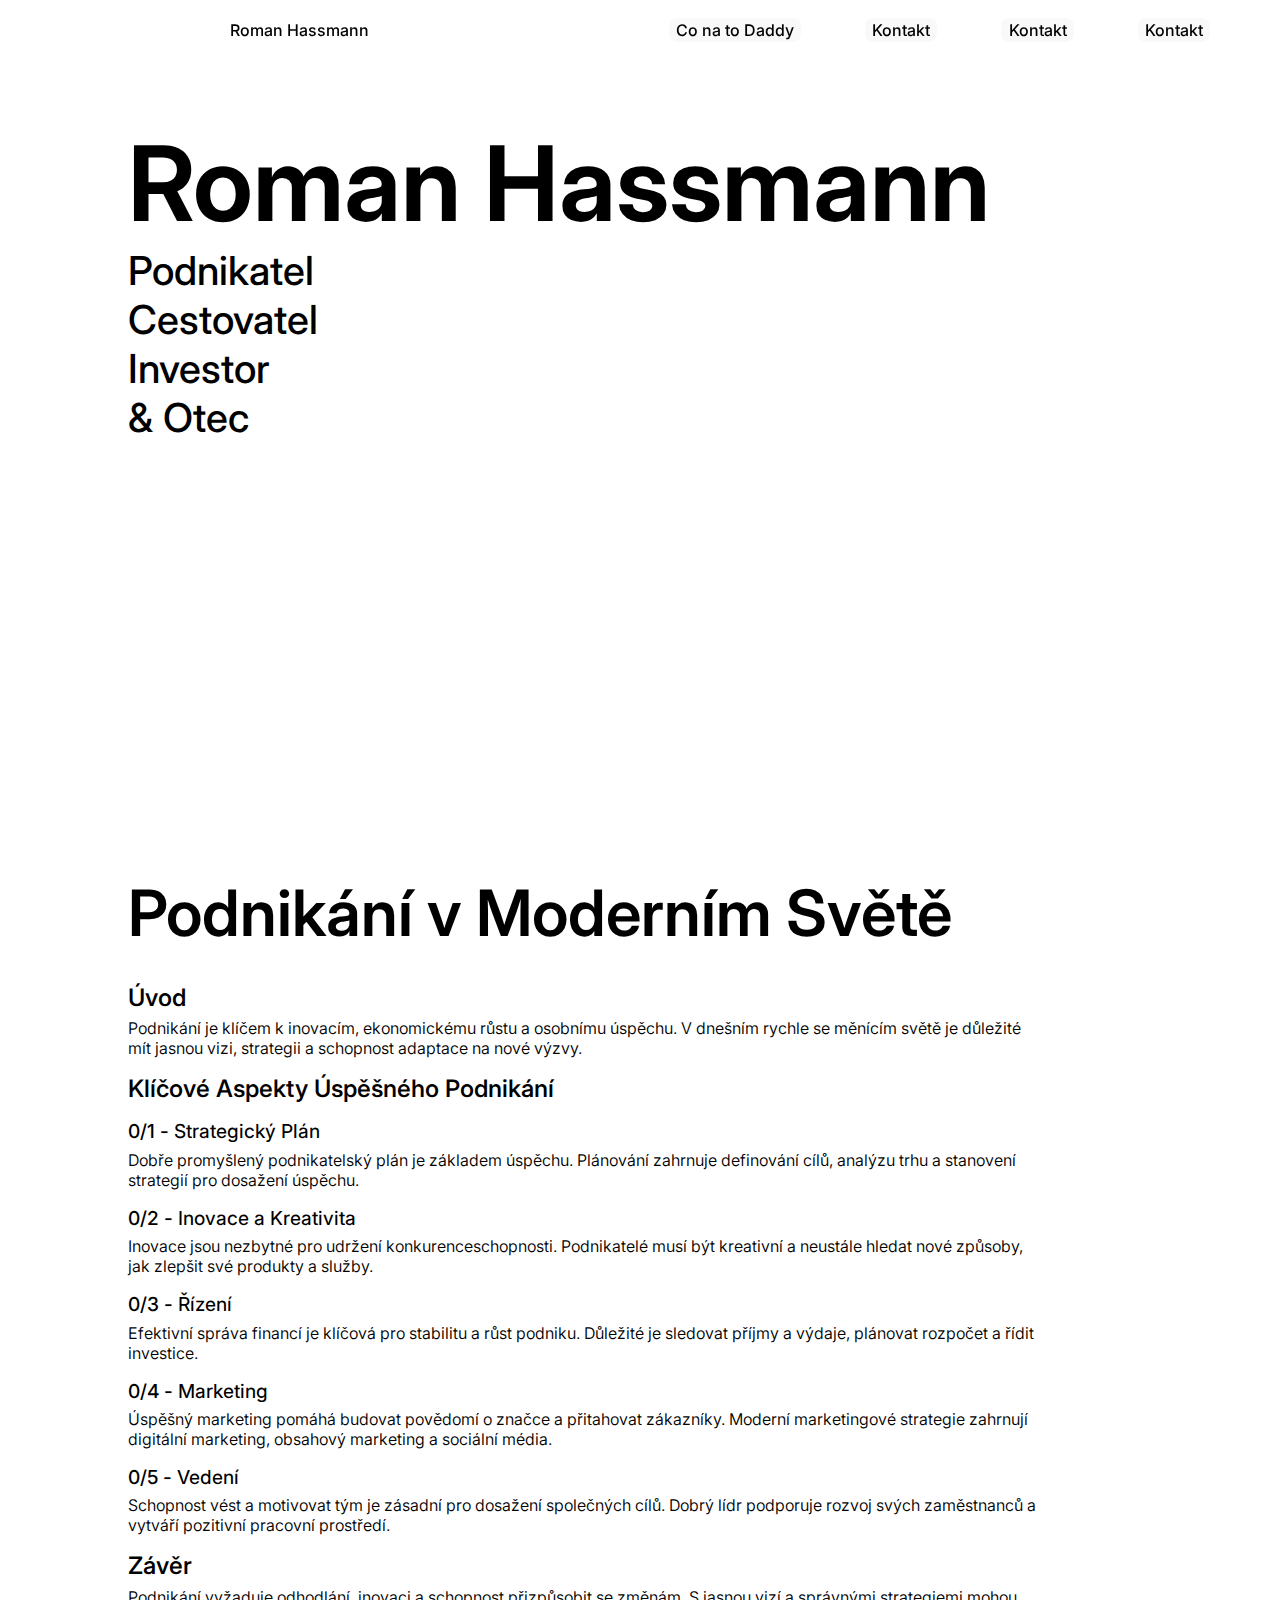
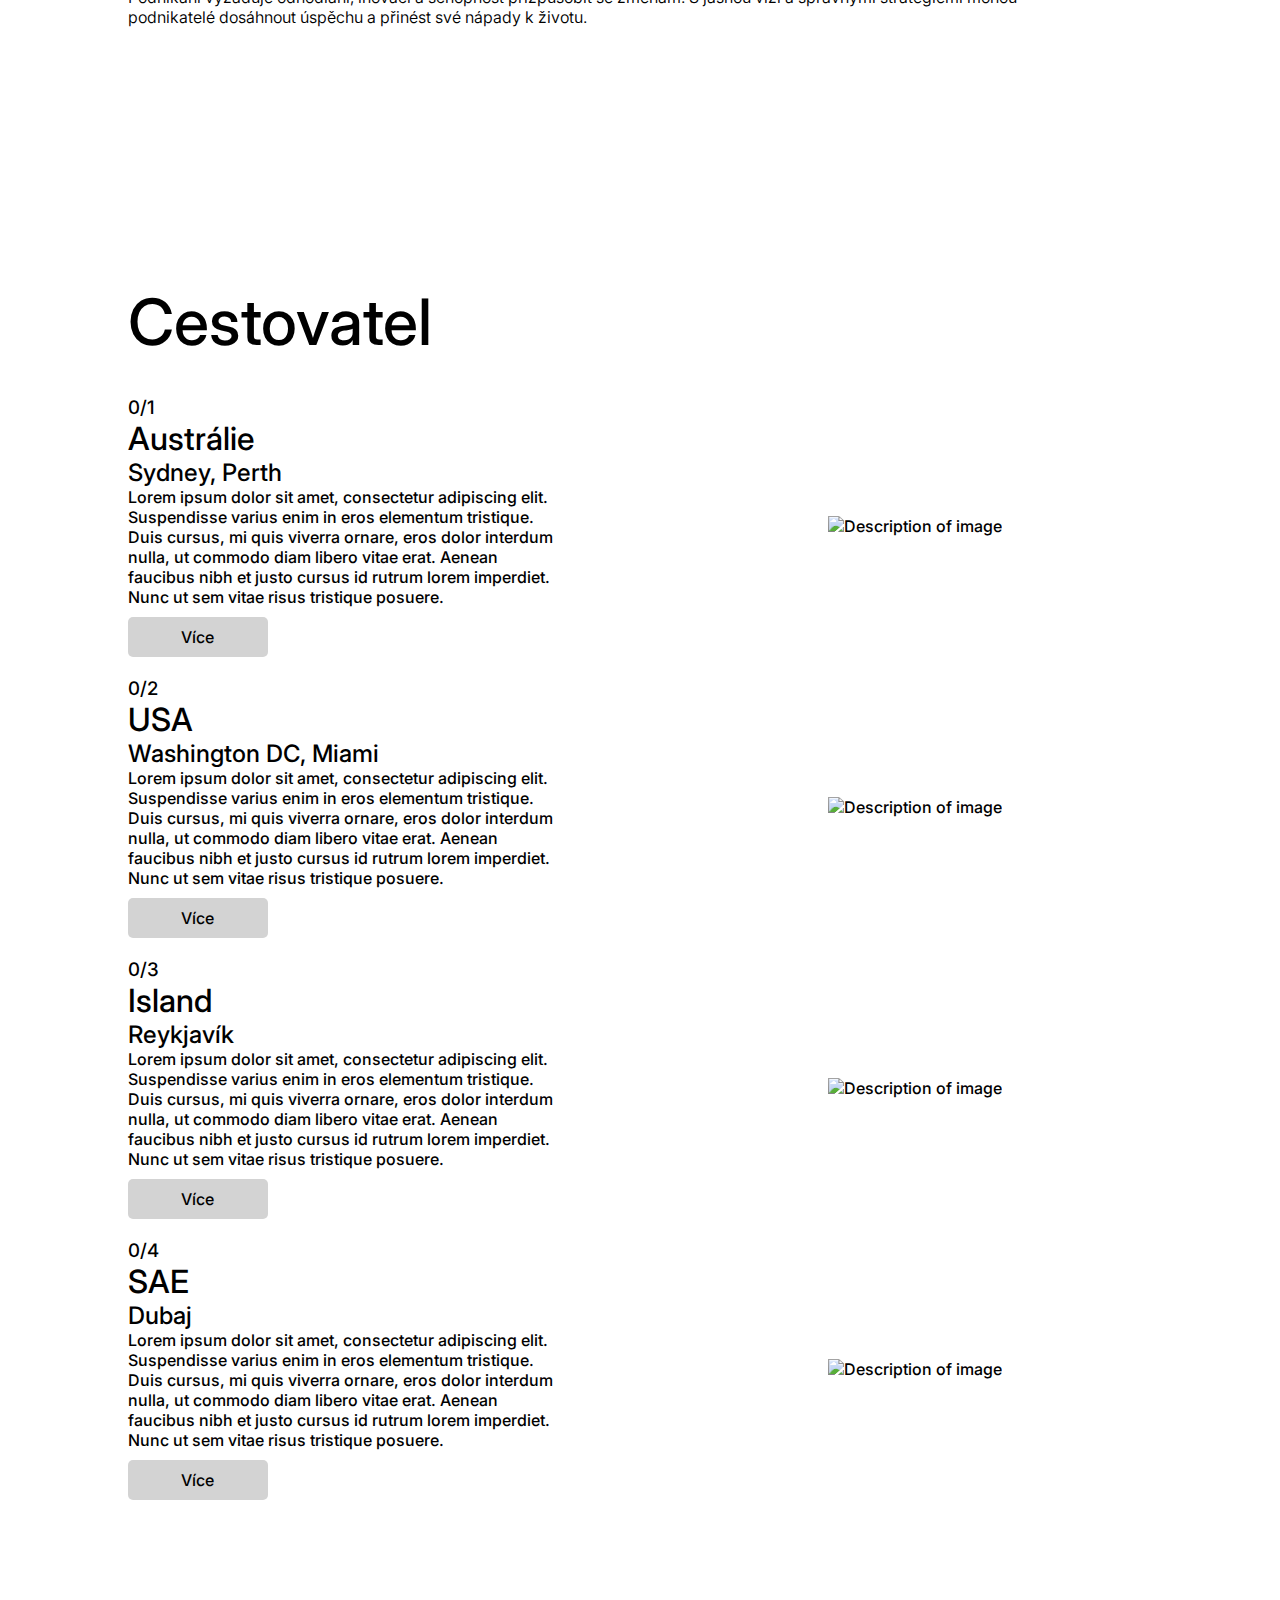
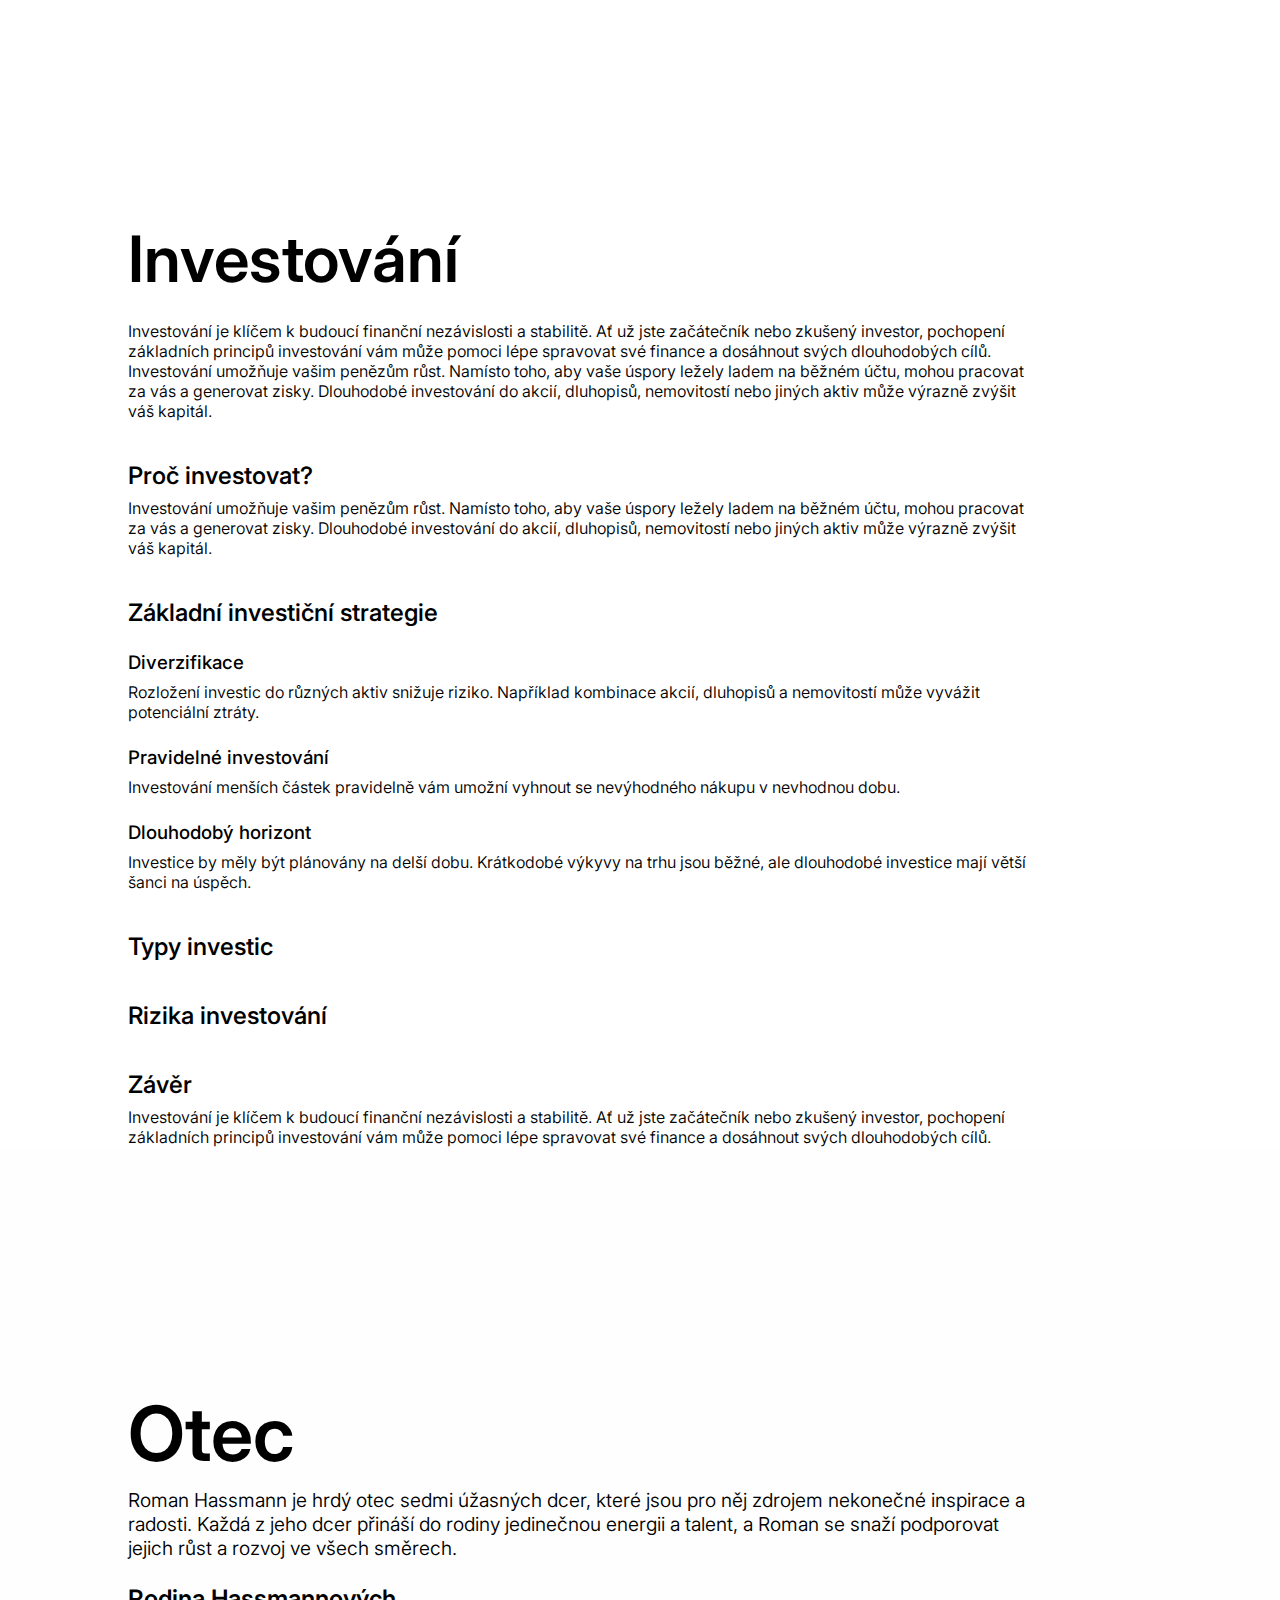
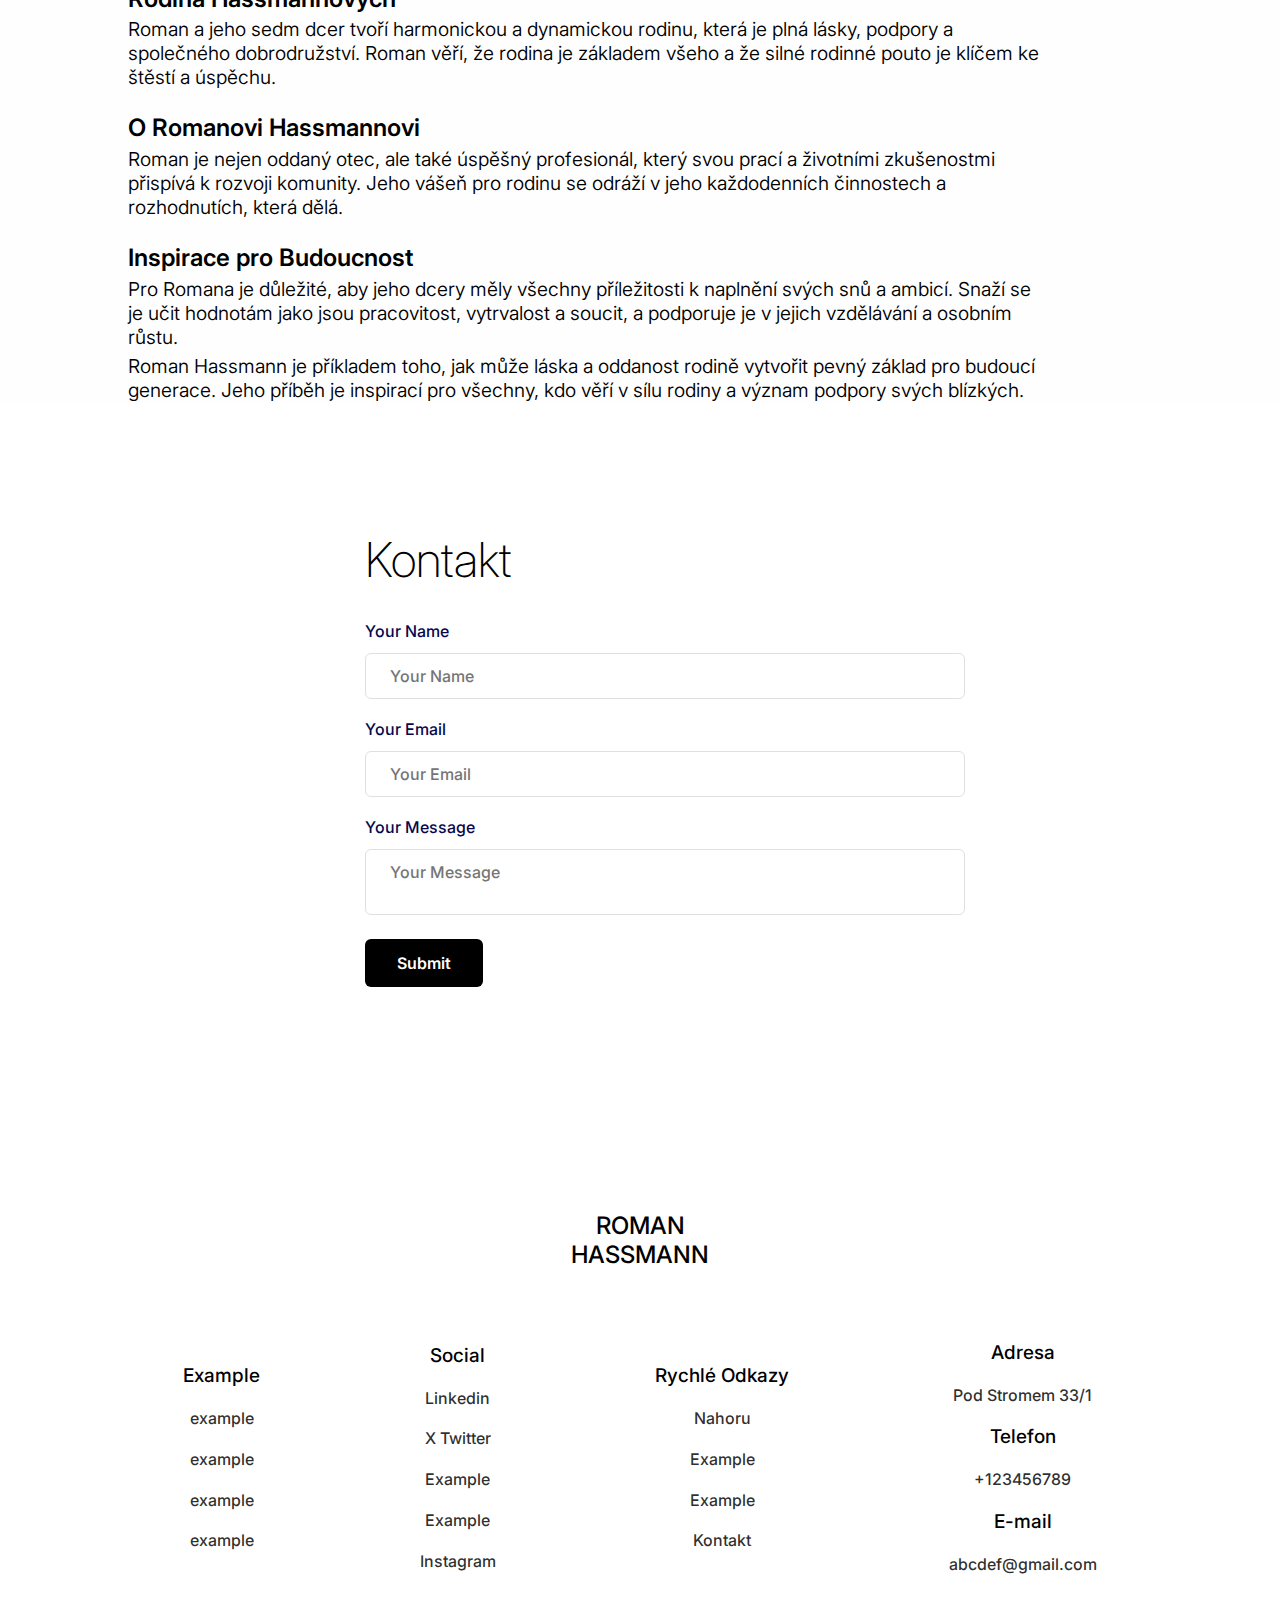
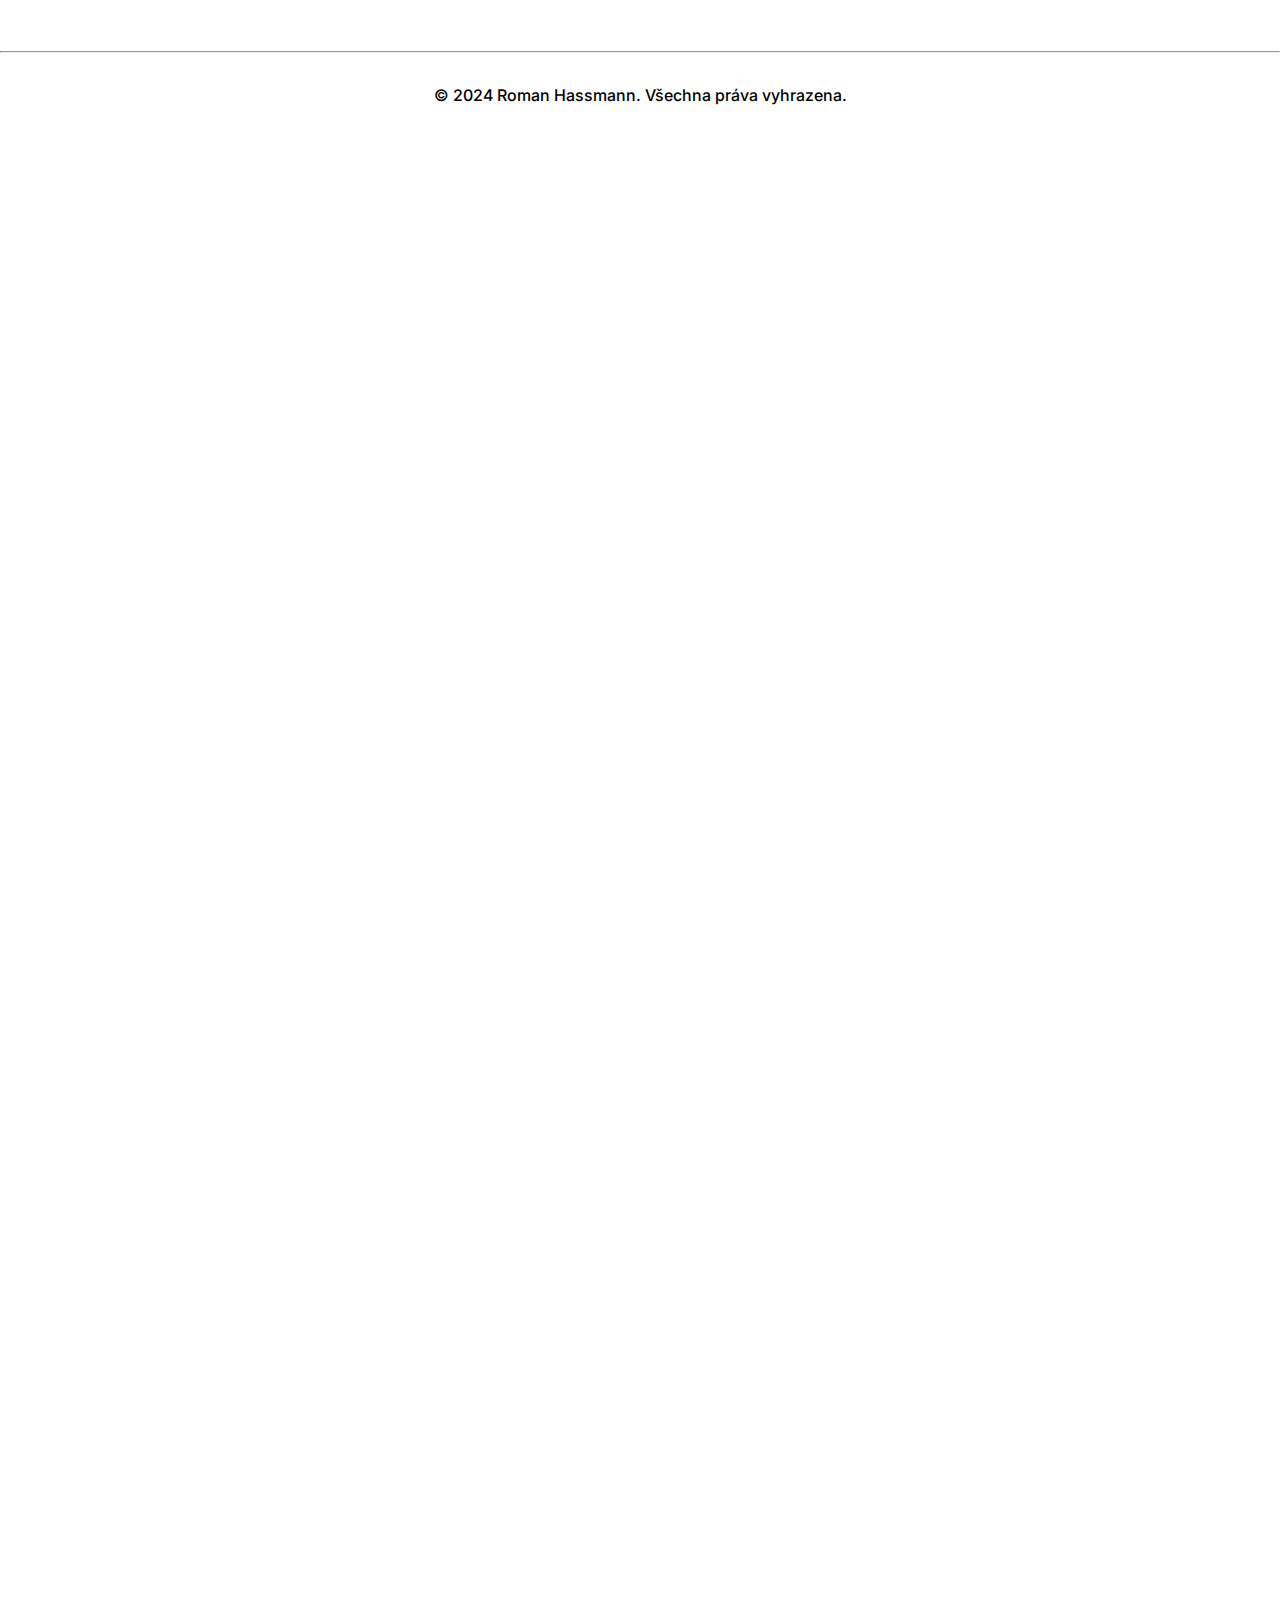
==== commit 262b4098: "index.html" ====
--- a/index.html
+++ b/index.html
@@ -4,8 +4,8 @@
     <meta charset="UTF-8">
     <meta name="viewport" content="width=device-width, initial-scale=1.0">
     <title>Personal - Roman Hassmann</title>
-    <link rel="stylesheet" href="/Main/style.css">
-    <link rel="stylesheet" href="/Main/stylephone.css">
+    <link rel="stylesheet" href="style.css">
+    <link rel="stylesheet" href="stylephone.css">
     <link rel="preconnect" href="https://fonts.googleapis.com">
     <link rel="preconnect" href="https://fonts.gstatic.com" crossorigin>
     <link href="https://fonts.googleapis.com/css2?family=Inter:wght@100..900&display=swap" rel="stylesheet">
--- a/style.css
+++ b/style.css
@@ -0,0 +1,421 @@
+*{
+    padding: 0;
+    margin: 0;
+}
+
+body{
+    height: 2000vh;
+}
+
+html{
+    scroll-behavior: smooth;
+}
+
+* {
+    font-family: "Inter", sans-serif;
+    font-optical-sizing: auto;
+    font-weight: 500;
+    font-style: normal;
+    font-variation-settings:
+        "slnt" 0;
+}
+
+.nav{
+    background-color: rgba(255, 255, 255, 0.9);
+    justify-content: space-around;
+    align-items: center;
+    display: flex;
+    padding: 1.25rem 5rem;
+    position: fixed; 
+    top: 0;
+    width: 100%;
+    z-index: 1000;
+    transition: backdrop-filter 0.8s; 
+}
+
+.logo a{
+    color: black;
+    background-color: white;
+    text-decoration: none;
+    border-color: none;
+}
+
+.nav-links {
+    gap: 4rem;
+    display: flex;
+    list-style: none;
+    font-size: 1rem;
+}
+
+.nav-links li a {
+    padding: 0.15rem 0.45rem;
+    border: none;
+    border-radius: 0.5em;
+    cursor: pointer;
+    transition: 0.5s ease;
+    background-color: rgba(246, 246, 246, 0.66);
+}
+.nav-links li  a{
+    text-decoration: none;
+    color: black;
+
+}
+
+.nav-links li a:hover{
+    background-color: rgb(0, 0, 0);
+    color: white;
+    padding: 0.15rem 5rem 0.15rem 5rem;
+    box-shadow: 0.1875rem 0.1875rem 1.25rem rgba(68, 68, 68, 0.4);
+}
+
+
+
+.dropdown{ 
+    display: none;
+}
+.logo-2{
+    display: none;
+}
+
+.main {
+    padding: 7.5rem 0rem 20rem 3rem; 
+    background-color: rgb(255, 255, 255);
+}
+
+.main-text ul{
+    padding-left: 5rem;
+    list-style-type: none;
+}
+
+.main-text ul li h1{
+    font-weight: 650;
+    font-size: 6.5rem;
+}
+
+.main-text ul li a{
+    font-size: 2.5rem;
+    transition: 0.5s ease;
+    text-align: center;
+    cursor: pointer;
+    text-decoration: none;
+    color: black;
+}
+
+.main-text ul li a:hover{
+    background-color: rgba(85, 85, 85, 0.2);
+    padding: 0.3rem;
+    margin-left: 2rem;
+    text-align: center;
+    border-radius: 0.75rem;
+}
+
+/* POODNIKATEL START */
+.podnikatel{
+    height: auto;
+    
+}
+
+.podnikatel h1{
+    padding: 7rem 15rem 1rem 8rem;
+    font-size: 4rem;
+    font-weight: 600;
+}
+
+.podnikatel p{
+    padding: 0.4rem 15rem 0rem 8rem;
+    font-weight: 350;
+}
+.podnikatel h2{
+    padding: 1rem 15rem 0rem 8rem;
+    font-weight: 550;
+    font-size: 1.5rem;
+}
+.podnikatel h3{
+    padding: 1rem 15rem 0rem 8rem;
+    font-size: 1.2rem;
+    font-weight: 450;
+}
+
+
+/* posnikatel end */
+/* cestovatel start*/
+.cestovatel{
+    padding: 8rem;
+}
+.content-0 h1 {
+    margin: 0;
+    padding: 8rem 0rem 1rem 0rem;
+    font-size: 4rem;
+}
+
+.content-0 p {
+    margin: 10px 0;
+}
+
+.button-container {
+    display: flex;
+    justify-content: left;
+    align-items: left;
+    margin-top: 10px;
+}
+
+.btn-link {
+    text-decoration: none; 
+}
+
+.btn {
+    padding: 10px 10px;
+    width: auto; 
+    height: auto; 
+    background-color: lightgrey;
+    color: black;
+    border: none;
+    border-radius: 5px;
+    font-size: 16px;
+    cursor: pointer;
+    display: flex;
+    align-items: left;
+    justify-content: center; 
+    text-decoration: none;
+    transition: 0.3s ease-in-out;
+    gap: 0.2rem;
+    min-width: 12cap; 
+    position: relative;
+}
+
+.btn-text {
+    transition: opacity 0.7s ease-in-out, transform 0.7s ease-in-out;
+    display: inline-block; 
+    z-index: 1; 
+}
+
+.btn:hover .btn-text {
+    color: white; 
+    opacity: 1; 
+    transform: translateY(0); 
+}
+
+.btn:hover {
+    background-color: black;
+    color: white;
+    box-shadow: 3px 3px 20px rgba(0, 0, 0, 0.3);
+    padding: 1rem 5rem;
+  
+}
+
+.content {
+    display: flex;
+    justify-content: space-between;
+    align-items: center; 
+    margin-top: 20px;
+}
+
+.text-content {
+    flex: 1;
+    text-align: left;
+    padding-right: 20px; 
+}
+
+.image-content {
+    flex: 1;
+    text-align: right; 
+    padding-right: 150px;
+}
+
+.side-image {
+    width: 70%;
+    max-width: 70%;
+    height: auto;
+}
+
+
+/* CESTOVATEL END */
+
+/* INVESTOR START */
+.investor{
+    height: auto;
+}
+
+.investor h1{
+    padding: 12rem 12rem 1rem 8rem;
+    font-size: 4rem;
+    font-weight: 600;
+}
+
+.investor p{
+    padding: 0.5rem 15rem 0rem 8rem;
+    font-weight: 350;
+}
+.investor h2{
+    padding: 2.5rem 15rem 0rem 8rem;
+    font-weight: 550;
+}
+.investor h3{
+    padding: 1.5rem 15rem 0rem 8rem;
+    
+}
+/* INVESTOR END*/
+
+/* OTEC START */
+.otec{
+    height: auto;
+    background-color: rgba(251, 251, 251, 0.295);
+}
+
+.otec h1{
+    padding: 15rem 15rem 0.25rem 8rem;
+    font-size: 4.75rem;
+    font-weight: 600;
+}
+
+.otec p{
+    padding: 0.3rem 15rem 0rem 8rem;
+    font-weight: 350;
+    font-size: 1.2rem;
+}
+.otec h2{
+    padding: 1.5rem 15rem 0rem 8rem;
+    font-weight: 600;
+}
+
+.investor-container {
+    display: flex;
+    justify-content: center;
+    align-items: center;
+    
+}
+/* OTEC END */
+
+/*Kontkt start */
+.kontakt {
+    height: auto;
+    background-color: rgba(255, 255, 255, 0.295);
+    padding: 5rem 0rem 10rem 0rem;
+}
+
+.margin-bottom {
+    margin-bottom: 20px;
+}
+
+.main-container {
+    display: flex;
+    align-items: center;
+    justify-content: center;
+    padding: 48px;
+}
+
+.form-container {
+    margin: 0 auto;
+    max-width: 550px;
+    width: 100%;
+    background: white;
+}
+
+.form-container h2 {
+    padding: 0rem 0rem 2rem 0rem;
+    font-size: 3rem;
+    font-weight: 200;
+}
+
+.form-label {
+    display: block;
+    font-weight: 500;
+    font-size: 16px;
+    color: #07074d;
+    margin-bottom: 12px;
+}
+
+.input-field {
+    width: 100%;
+    padding: 12px 24px;
+    border-radius: 6px;
+    border: 1px solid #e0e0e0;
+    background: white;
+    font-weight: 500;
+    font-size: 16px;
+    color: #6b7280;
+    outline: none;
+    resize: none;
+}
+
+.input-field:focus {
+    border-color: #ffffff;
+    box-shadow: 0px 3px 8px rgba(0, 0, 0, 0.05);
+}
+
+.submit-button {
+    text-align: center;
+    font-size: 16px;
+    border-radius: 6px;
+    padding: 14px 32px;
+    border: none;
+    font-weight: 600;
+    background-color: #000000;
+    color: rgb(255, 255, 255);
+    cursor: pointer;
+}
+
+.submit-button:hover {
+    box-shadow: 0px 3px 8px rgba(0, 0, 0, 0.05);
+}
+
+/*kontakt end*/
+
+/* FOOTER START */
+.footer {
+    width: 100%;
+    bottom: 0;
+    left: 0;
+    z-index: 1;
+    padding: 1rem 0;
+    text-align: center;
+    width: 100%;
+    display: flex;
+    flex-direction: column;
+    justify-content: space-between;
+}
+
+.footer .heading {
+    max-width: 10rem;
+    width: 90%;
+    text-transform: uppercase;
+    margin: 0 auto;
+    margin-bottom: 3rem;
+    
+}
+
+.footer .content {
+    display: flex;
+    justify-content: space-evenly;
+    margin: 1.5rem;
+}
+
+.footer .content p {
+    margin-bottom: 1.3rem;
+    color: rgba(0, 0, 0, 0.829);
+}
+
+.footer .content a {
+    text-decoration: none;
+    color: rgb(0, 0, 0, 0.829);
+}
+
+.footer .content a:hover {
+    border-bottom: 1px solid rgba(0, 0, 0, 0.829);
+}
+
+.footer .content h4 {
+    margin-bottom: 1.3rem;
+    font-size: 1.1875rem;
+}
+
+footer {
+    text-align: center;
+    margin-bottom: 2rem;
+}
+
+footer hr {
+    margin: 2rem 0;
+}
+
+/* FOOTER END*/
--- a/stylephone.css
+++ b/stylephone.css
@@ -0,0 +1,366 @@
+/* GLOBAL STYLES FOR SMALLER SCREENS */
+@media (max-width: 1267px) {
+    body {
+        height: 250vh;
+    }
+
+    html {
+        scroll-behavior: smooth;
+    }
+
+    * {
+        font-family: "Inter", sans-serif;
+        font-optical-sizing: auto;
+        font-weight: 300;
+        font-style: normal;
+        font-variation-settings: "slnt" 0;
+    }
+
+    /* NAVIGATION BAR */
+    .nav {
+        padding: 1.5rem 0.2rem; 
+    }
+
+    .nav-links {
+        display: none; 
+    }
+
+    .hamburger {
+        display: block; 
+        font-size: 1.5rem;
+        border: none;
+        background-color: white;
+        color: rgb(0, 0, 0);
+        cursor: pointer;
+        transition: 0.2s ease;
+    }
+
+    .logo-2 {
+        position: fixed;
+        top: 0.9rem;
+        left: 2.2rem;
+    }
+
+    /* DROPDOWN MENU */
+    .dropbtn {
+        background-color: white;
+        color: black;
+        padding: 0.7rem;
+        font-size: 1.5rem;
+        border: none;
+        cursor: pointer;
+    }
+
+    .dropdown {
+        position: relative;
+        display: inline-block;
+    }
+
+    .dropdown-content {
+        display: none;
+        position: absolute;
+        background-color: grey;
+        min-width: 160px;
+        box-shadow: 0px 8px 16px 0px rgba(0, 0, 0, 0.2);
+        border-radius: 10px;
+        z-index: 1;
+        right: 15px;
+        top: 100%;
+        max-height: 0;
+        overflow: hidden;
+        transform: scaleX(0) scaleY(0);
+        transition: max-height 0.5s ease, transform 0.5s ease;
+    }
+
+    .dropdown-content a {
+        color: black;
+        padding: 12px 16px;
+        text-decoration: none;
+        display: block;
+    }
+
+    .dropdown-content a:hover {
+        background-color: #FFF;
+    }
+
+    .dropdown:hover .dropdown-content {
+        display: block;
+        max-height: 500px;
+        transform: scaleX(1) scaleY(1);
+    }
+
+    .dropdown:hover .dropbtn {
+        background-color: white;
+    }
+}
+
+/* MOBILE VIEW STYLES (UP TO 767px) */
+@media (max-width: 767px) {
+    /* GENERAL STYLES */
+    .podnikatel, .cestovatel, .investor, .otec, .kontakt, .footer {
+        background-color: white;
+    }
+
+    /* MAIN SECTION */
+    .main {
+        padding-top: 7.5rem; 
+        background-color: rgb(255, 255, 255);
+    }
+
+    .main-text ul {
+        padding-left: 0;
+        list-style-type: none;
+    }
+
+    .main-text ul li h1 {
+        font-weight: 650;
+        font-size: 2.5rem;
+    }
+
+    .main-text ul li a {
+        font-size: 1.8rem;
+        transition: 0.5s ease;
+        text-align: left;
+        cursor: pointer;
+        text-decoration: none;
+        color: black;
+    }
+
+    .main-text ul li a:hover {
+        background-color: rgba(175, 242, 248, 0.6);
+        padding: 0.3rem;
+        margin-left: 2.2rem;
+        text-align: center;
+        border-radius: 0.75rem;
+    }
+
+    /* POODNIKATEL (BUSINESS) SECTION */
+    .podnikatel {
+        height: auto;
+        
+    }
+
+    .podnikatel h1 {
+        padding: 5rem 0rem 0rem 2rem;
+        font-size: 2rem;
+        font-weight: 600;
+    }
+
+    .podnikatel p {
+        padding: 1rem 2rem 1rem 2rem;
+        font-weight: 350;
+        font-size: 1rem;
+    }
+
+    .podnikatel h2 {
+        padding: 1rem 2rem 0rem 2rem;
+        font-weight: 750;
+        font-size: 1.2rem;
+    }
+
+    .podnikatel h3 {
+        padding: 1rem 2rem 0rem 2rem;
+        font-size: 1rem;
+        font-weight: 700;
+    }
+
+    .investor-container {
+        display: flex;
+        justify-content: center;
+        align-items: center;
+        margin-top: 1rem;
+    }
+
+    /* CESTOVATEL (TRAVELER) SECTION */
+    .cestovatel {
+        padding: 2rem 2rem 2rem 2rem;
+        padding-top: 10rem;
+    }
+
+    .cestovatel h1 {
+        font-size: 2rem;
+        font-weight: 600;
+    }
+
+    .content {
+        flex-direction: column; 
+        align-items: flex-start;
+    }
+
+    .text-content {
+        padding-right: 0; 
+        padding-bottom: 20px; 
+        text-align: left;
+    }
+
+    .image-content {
+        text-align: left;
+        padding: 1rem 0rem;
+    }
+
+    .side-image {
+        width: 100%;
+    }
+
+    /* INVESTOR SECTION */
+    .investor {
+        height: auto;
+        padding-top: 10rem;
+    }
+
+    .investor h1 {
+        padding: 1rem 1rem 1rem 1rem;
+        font-size: 2rem;
+        font-weight: 600;
+    }
+
+    .investor p {
+        padding: 0.5rem 1rem 0rem 1rem;
+        font-weight: 350;
+    }
+
+    .investor h2 {
+        padding: 2.5rem 1rem 0rem 1rem;
+        font-weight: 550;
+    }
+
+    .investor h3 {
+        padding: 1.5rem 1rem 0rem 1rem;
+    }
+
+    /* OTEC (FATHER) SECTION */
+    .otec {
+        height: auto;
+        padding-top: 10rem;
+    }
+
+    .otec h1 {
+        padding: 5rem 1rem 0.25rem 1rem;
+        font-size: 4.75rem;
+        font-weight: 600;
+    }
+
+    .otec p {
+        padding: 0.3rem 1rem 0rem 1rem;
+        font-weight: 350;
+        font-size: 1.2rem;
+    }
+
+    .otec h2 {
+        padding: 1.5rem 1rem 0rem 1rem;
+        font-weight: 600;
+    }
+
+    .investor-container {
+        display: flex;
+        justify-content: center;
+        align-items: center;
+    }
+
+    /* KONTAKT (CONTACT) SECTION */
+    .main-container {
+        padding: 0;
+    }
+
+    .form-container {
+        padding: 0 1rem;
+        box-sizing: border-box;
+        width: 100%;
+    }
+
+    .form-container h1 {
+        font-size: 2rem;
+    }
+
+    .input-field {
+        padding: 8px 10px;
+        font-size: 14px;
+    }
+
+    .submit-button {
+        padding: 10px 24px;
+        font-size: 14px;
+    }
+
+    /* FOOTER SECTION */
+    .footer {
+        padding: 0px;
+        background: white;
+    }
+
+    .footer .heading h2 {
+        text-align: center;
+        margin-bottom: 20px;
+    }
+
+    .footer .content {
+        display: flex;
+        flex-direction: column;
+        align-items: center;
+        gap: 20px;
+    }
+
+    .footer .content > div {
+        width: 100%;
+        max-width: 550px;
+    }
+
+    .footer h4 {
+        margin-bottom: 10px;
+    }
+
+    .footer p {
+        margin: 5px 0;
+    }
+
+    .footer a {
+        color: #000;
+        text-decoration: none;
+    }
+
+    footer {
+        text-align: center;
+        padding: 20px 0;
+    }
+
+    @media (min-width: 768px) {
+        .footer .content {
+            flex-direction: row;
+            justify-content: space-between;
+            align-items: flex-start;
+        }
+
+        .footer .content > div {
+            width: auto;
+            max-width: none;
+        }
+    }
+}
+
+@media (max-width: 767px) {
+    .side-image {
+        width: 100%; 
+        height: auto; 
+        max-width: 100%; 
+    }
+
+    
+    .main-img {
+        width: 100%;
+        height: auto;
+        max-width: 100%;
+    }
+}
+
+
+@media (min-width: 768px) {
+    .side-image {
+        width: 80%; 
+        height: auto;
+    }
+
+    .main-img {
+        width: 80%; 
+        height: auto; 
+    }
+}
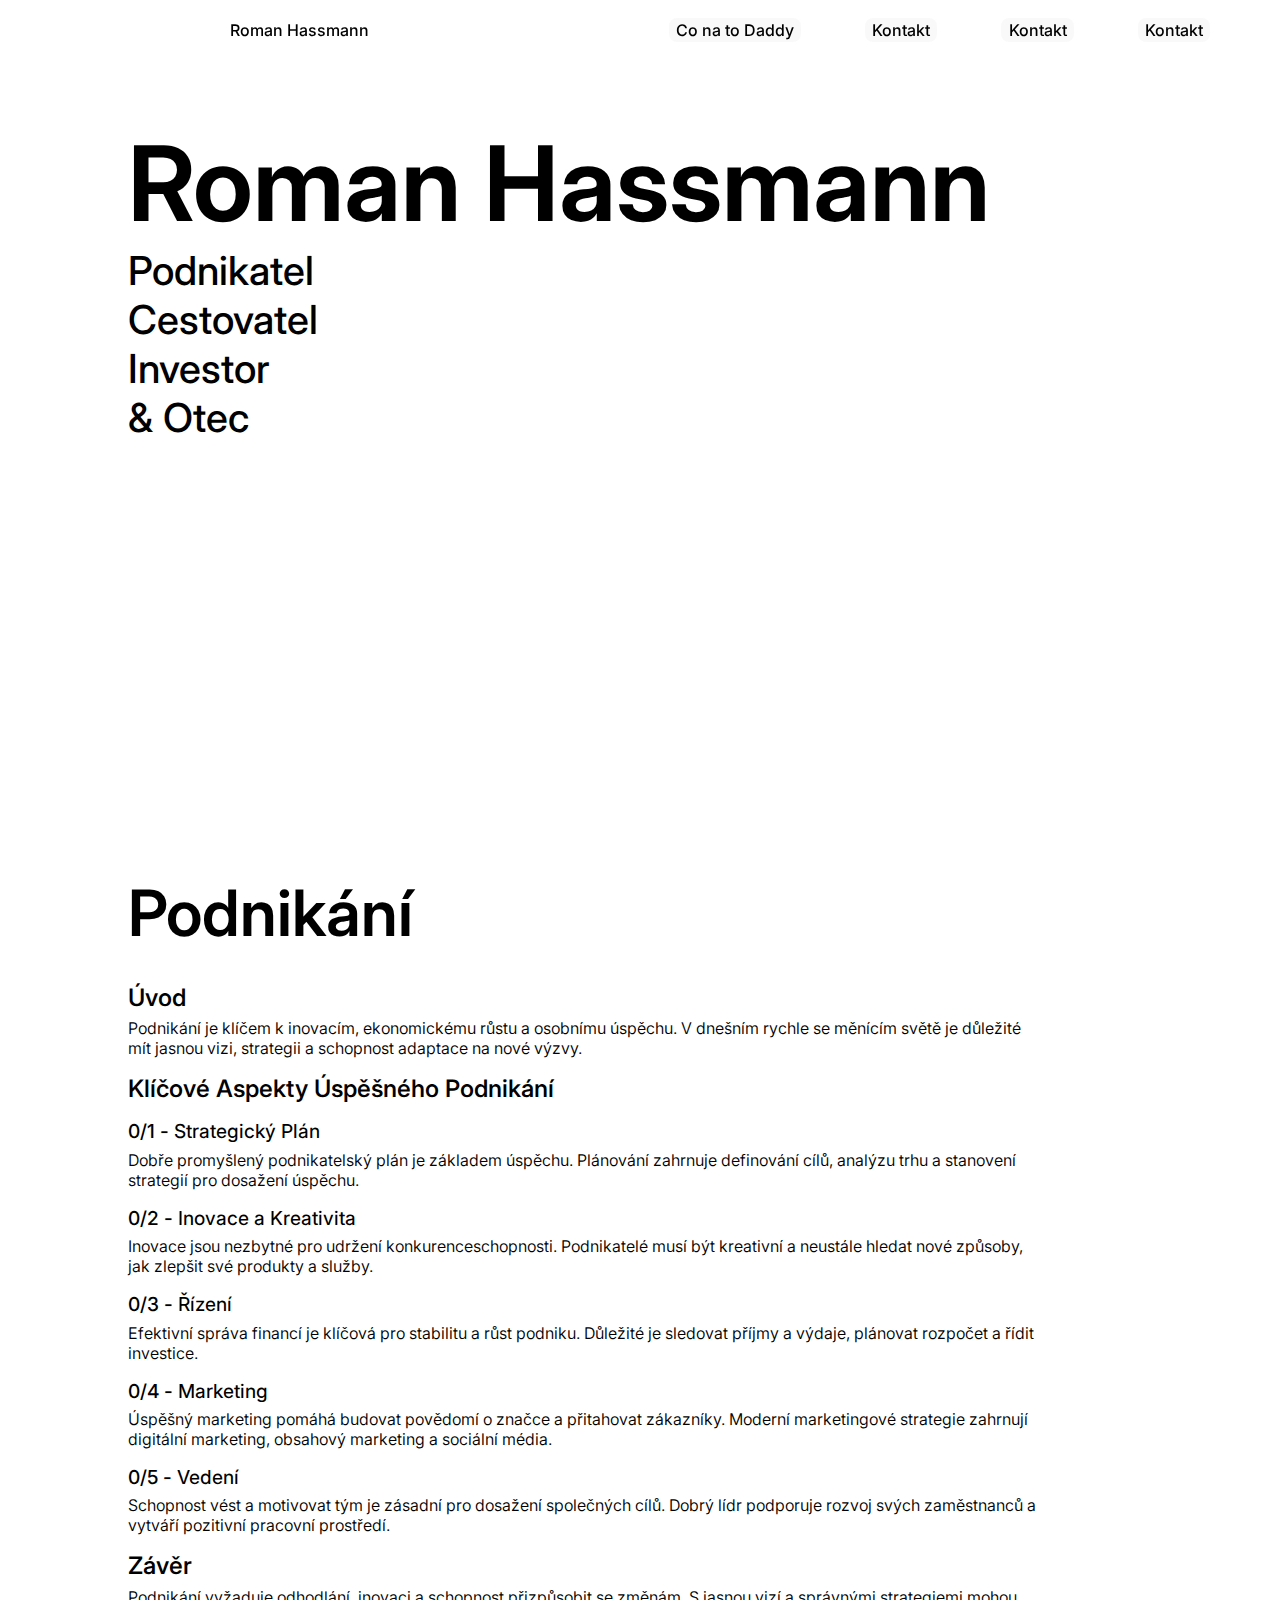
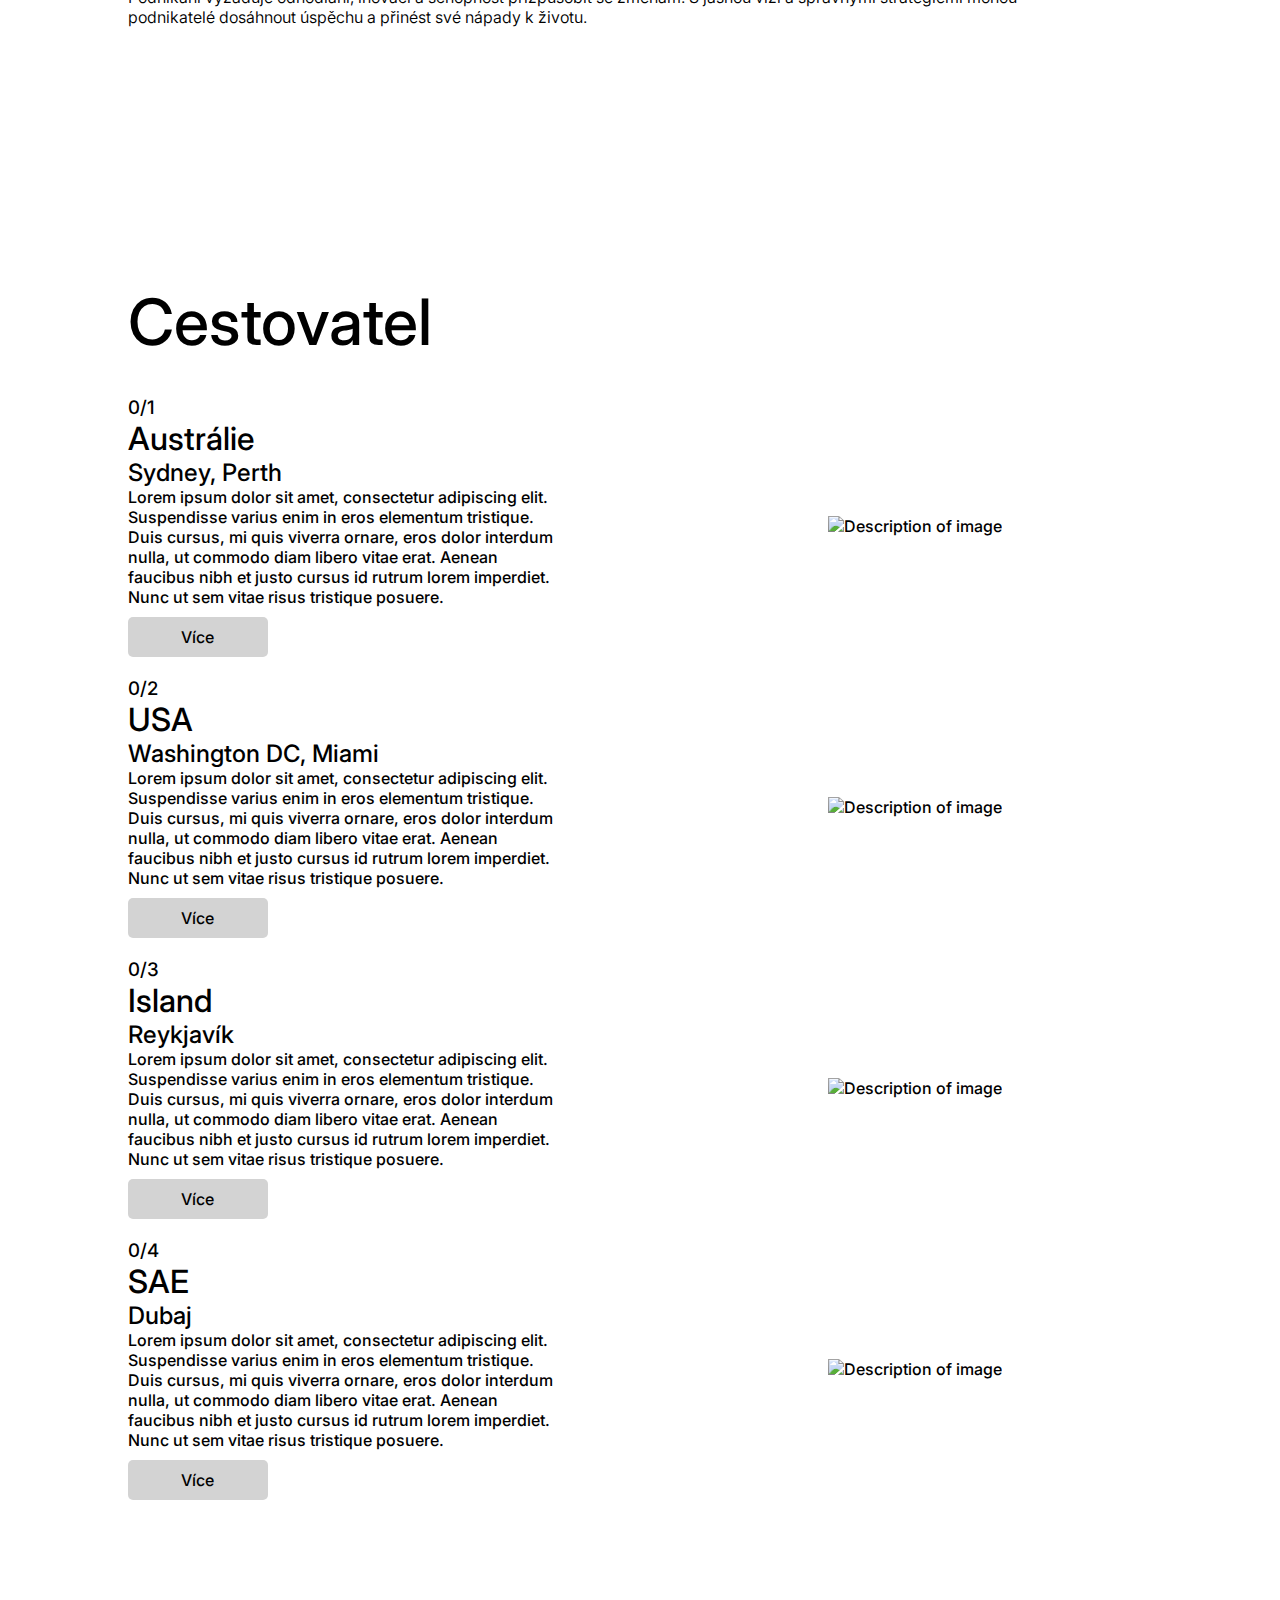
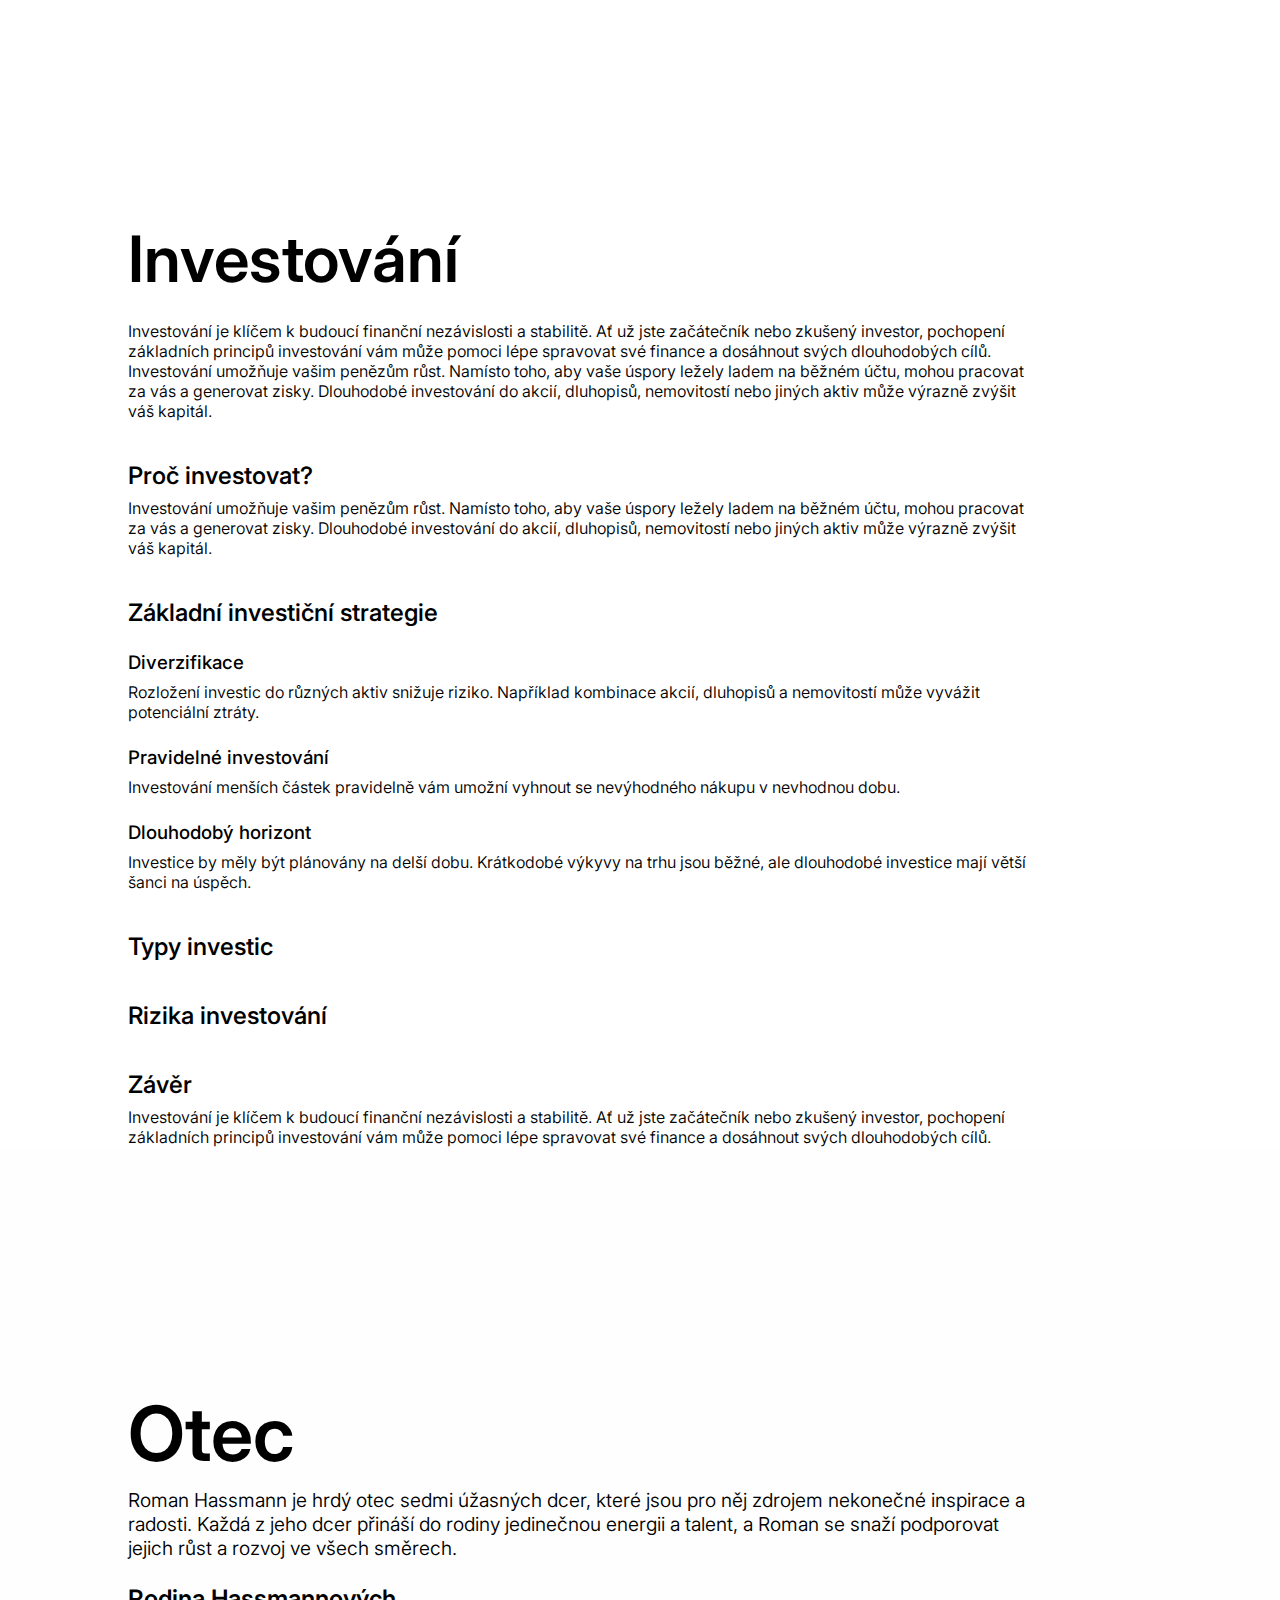
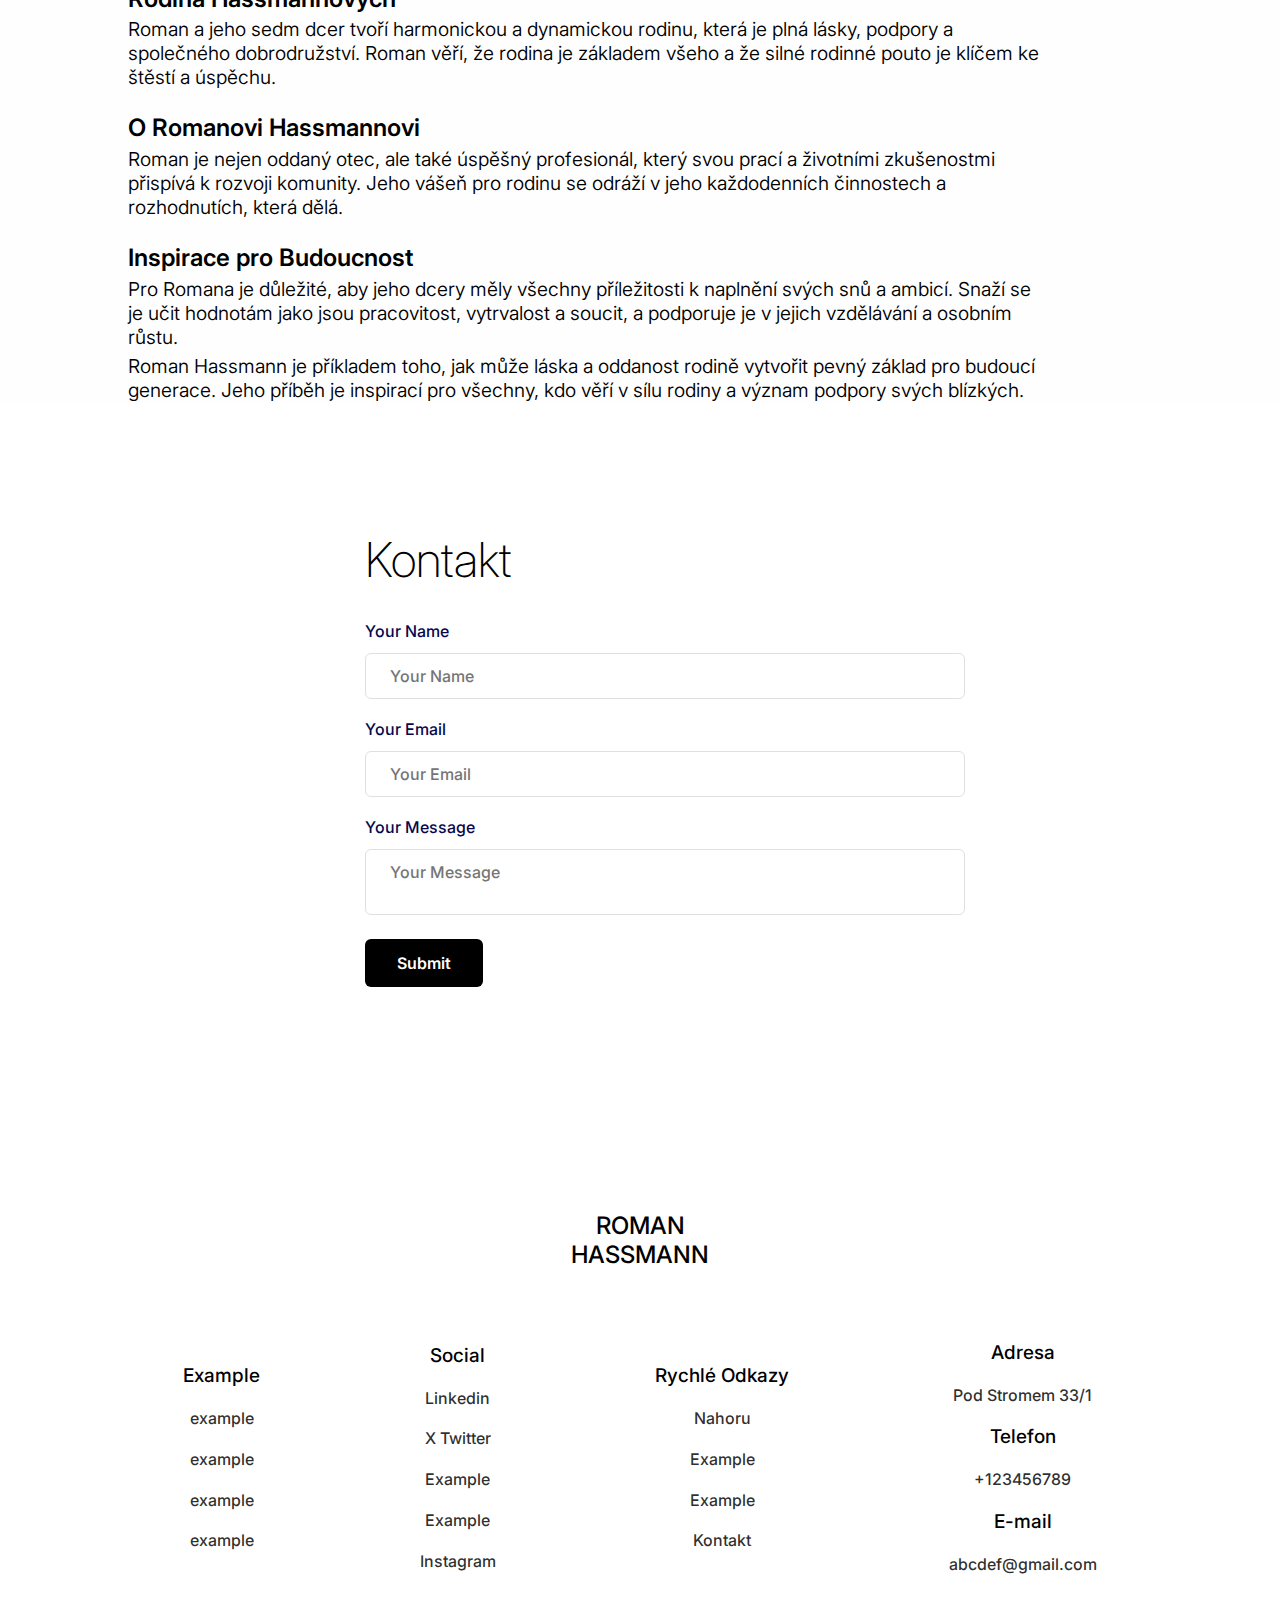
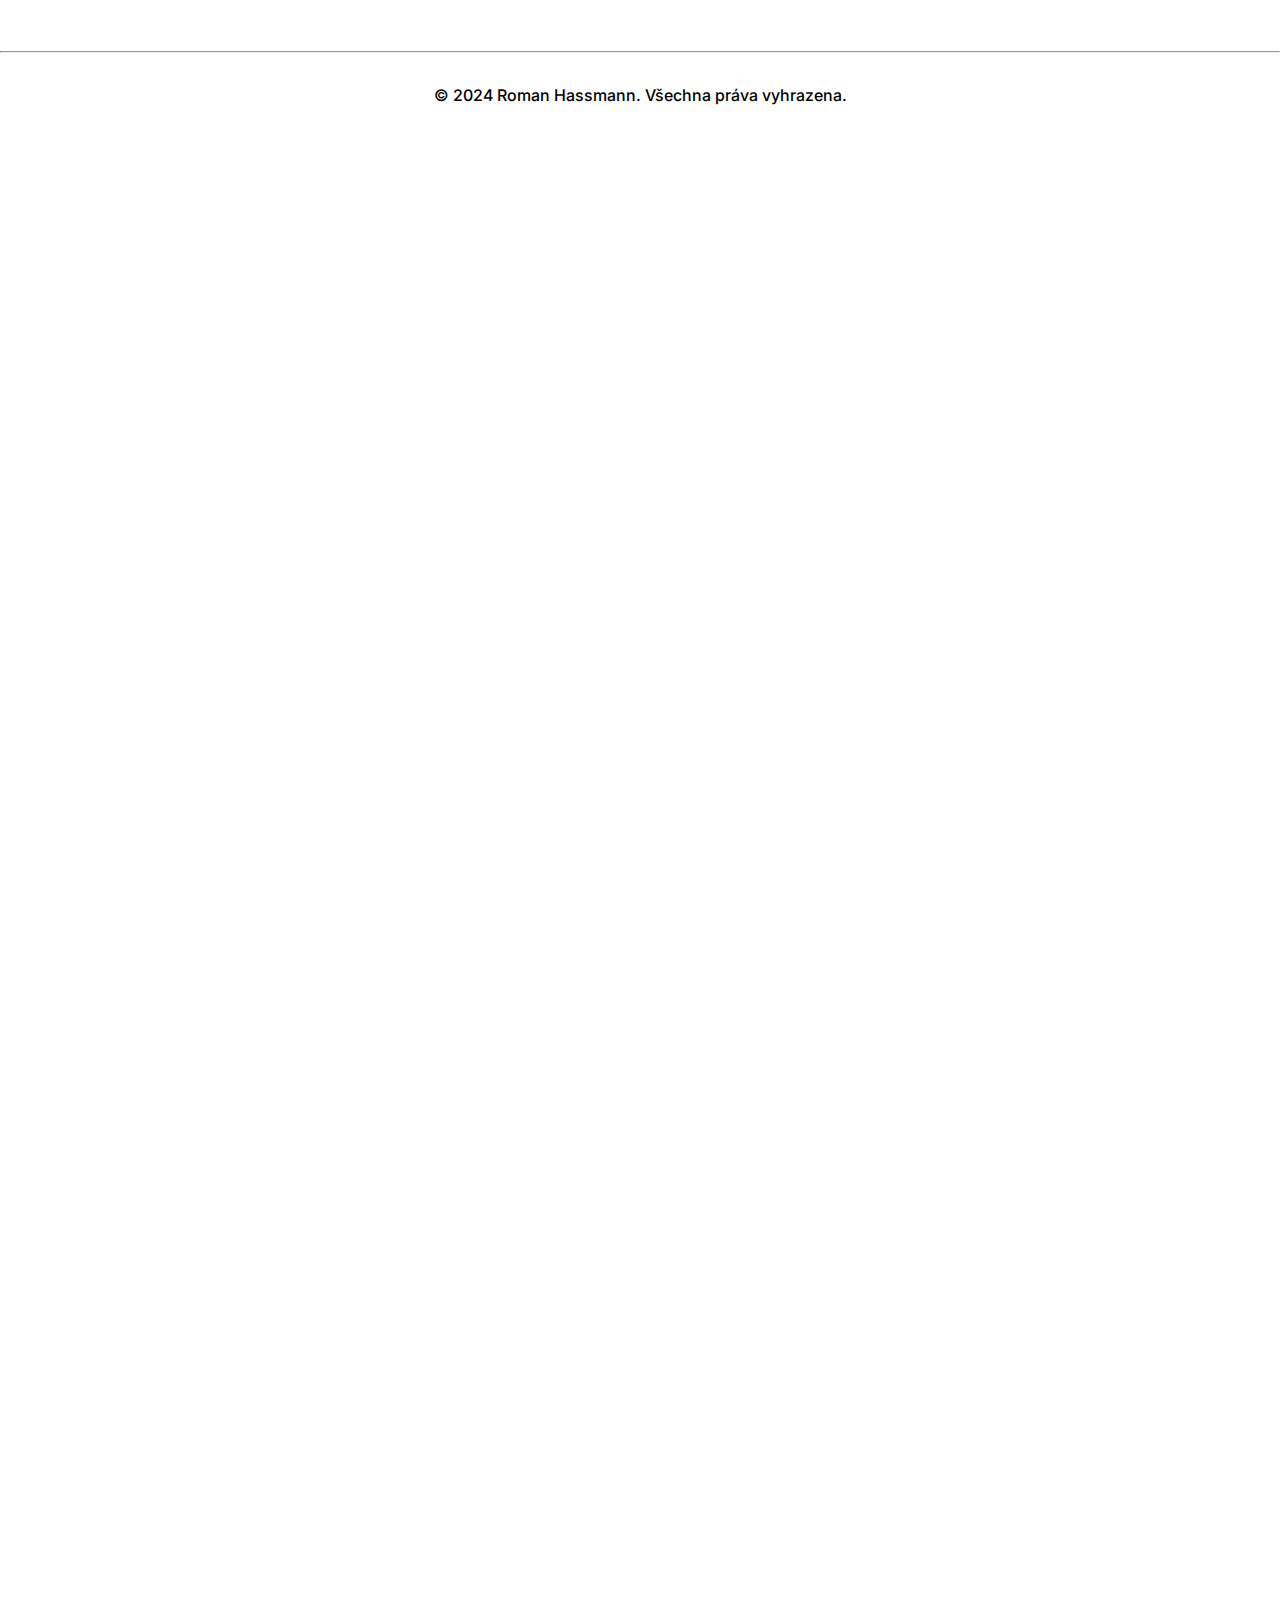
==== commit c472fe6f: "index.html" ====
--- a/index.html
+++ b/index.html
@@ -3,12 +3,13 @@
 <head>
     <meta charset="UTF-8">
     <meta name="viewport" content="width=device-width, initial-scale=1.0">
-    <title>Personal - Roman Hassmann</title>
+    <title>Roman Hassmann</title>
     <link rel="stylesheet" href="style.css">
     <link rel="stylesheet" href="stylephone.css">
     <link rel="preconnect" href="https://fonts.googleapis.com">
     <link rel="preconnect" href="https://fonts.gstatic.com" crossorigin>
     <link href="https://fonts.googleapis.com/css2?family=Inter:wght@100..900&display=swap" rel="stylesheet">
+    <link rel="icon" href="https://i.postimg.cc/pLmX5HLj/RH.png" type="image/png">
 </head>
 <body>
     <div class="nav">
@@ -55,7 +56,7 @@
 
     <section class="podnikatel-section">
         <div class="podnikatel" id="podnikatel">
-            <h1>Podnikání v Moderním Světě</h1>
+            <h1>Podnikání</h1>
     
             <h2>Úvod</h2>
             <p>Podnikání je klíčem k inovacím, ekonomickému růstu a osobnímu úspěchu. V dnešním rychle se měnícím světě je důležité mít jasnou vizi, strategii a schopnost adaptace na nové výzvy.</p>
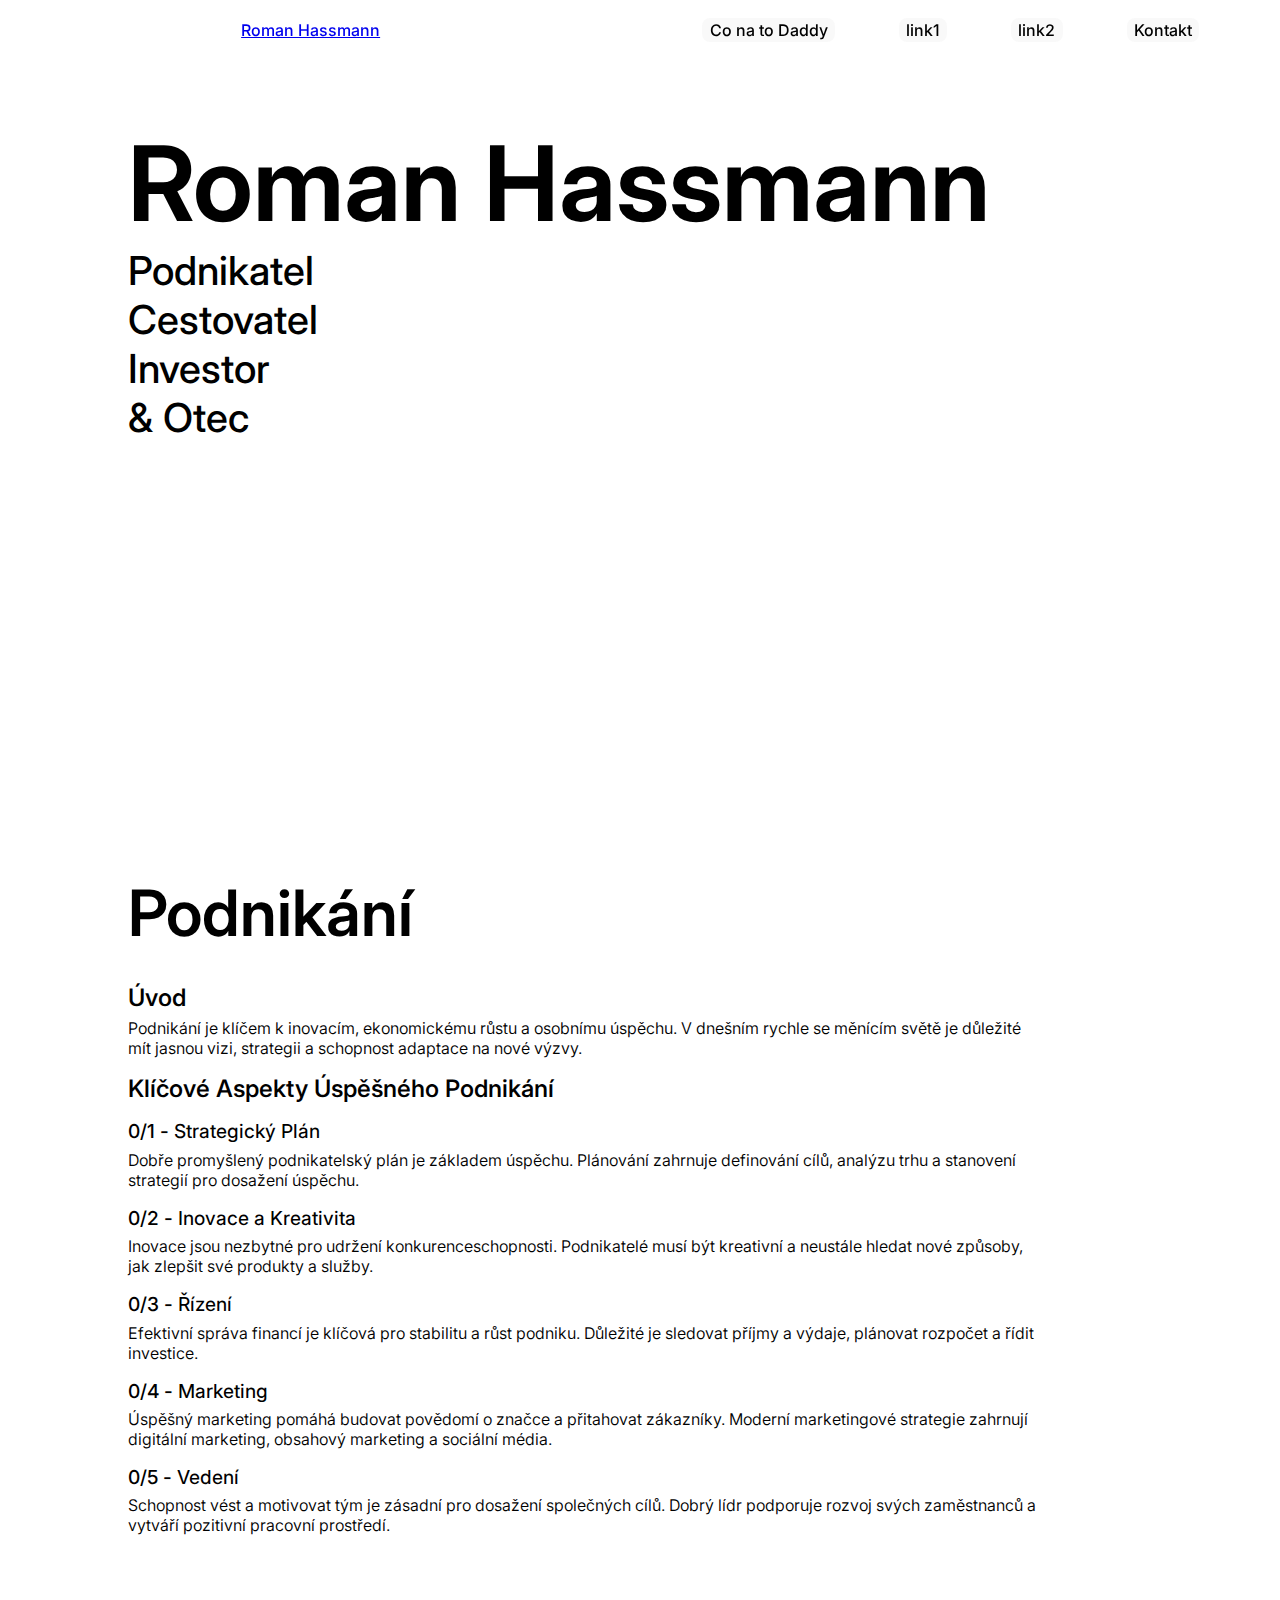
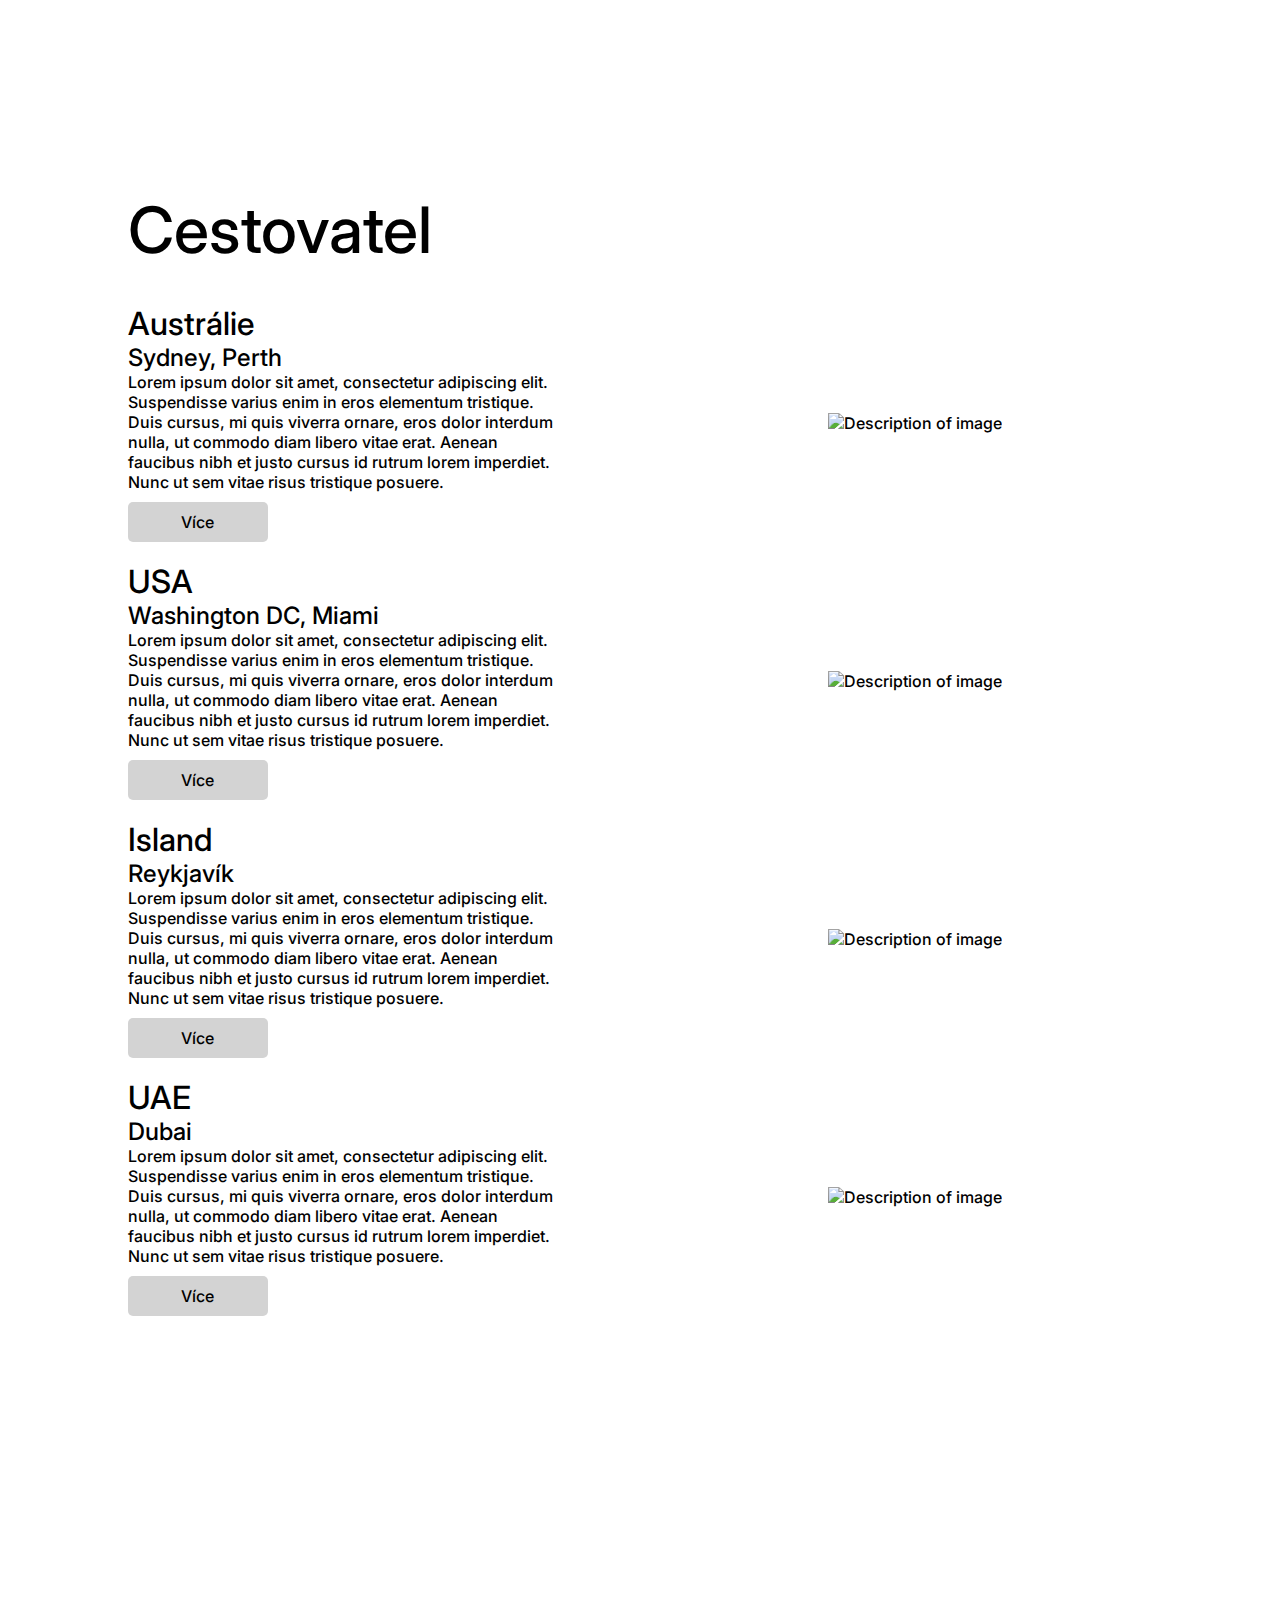
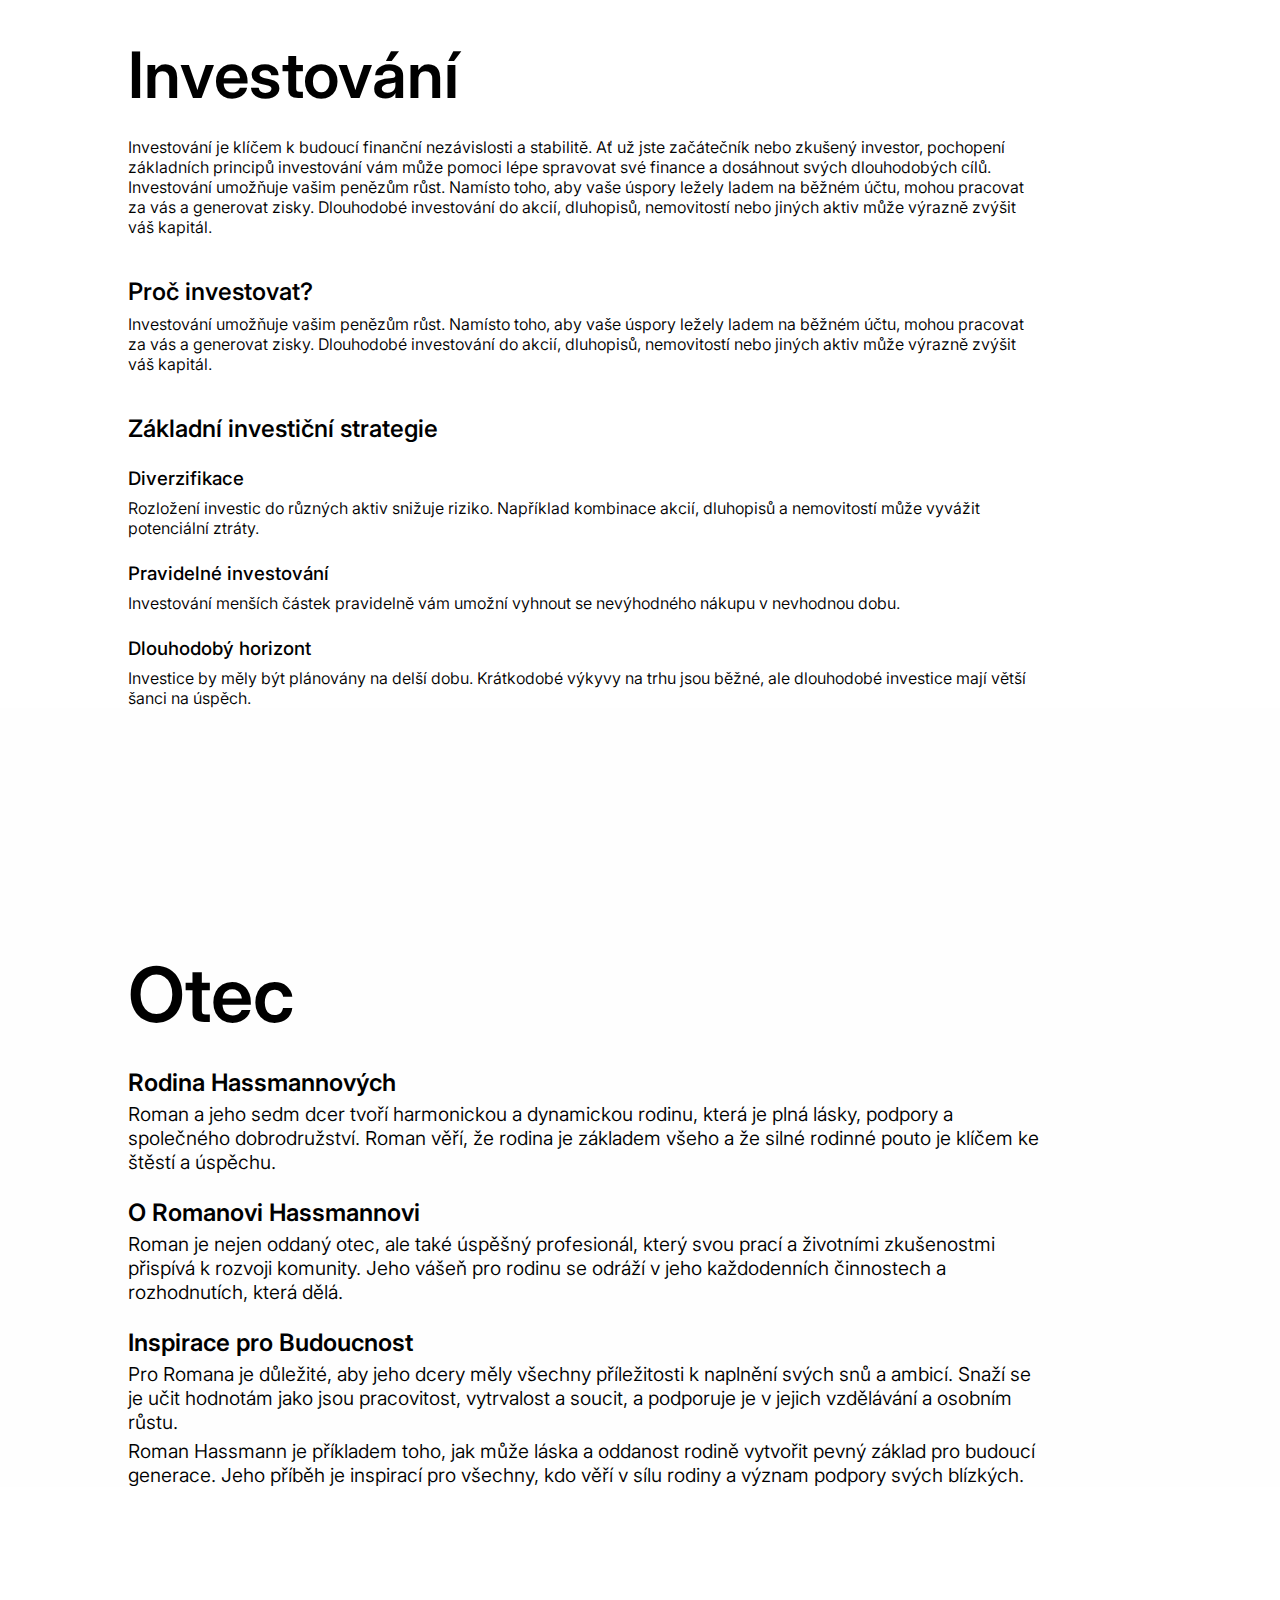
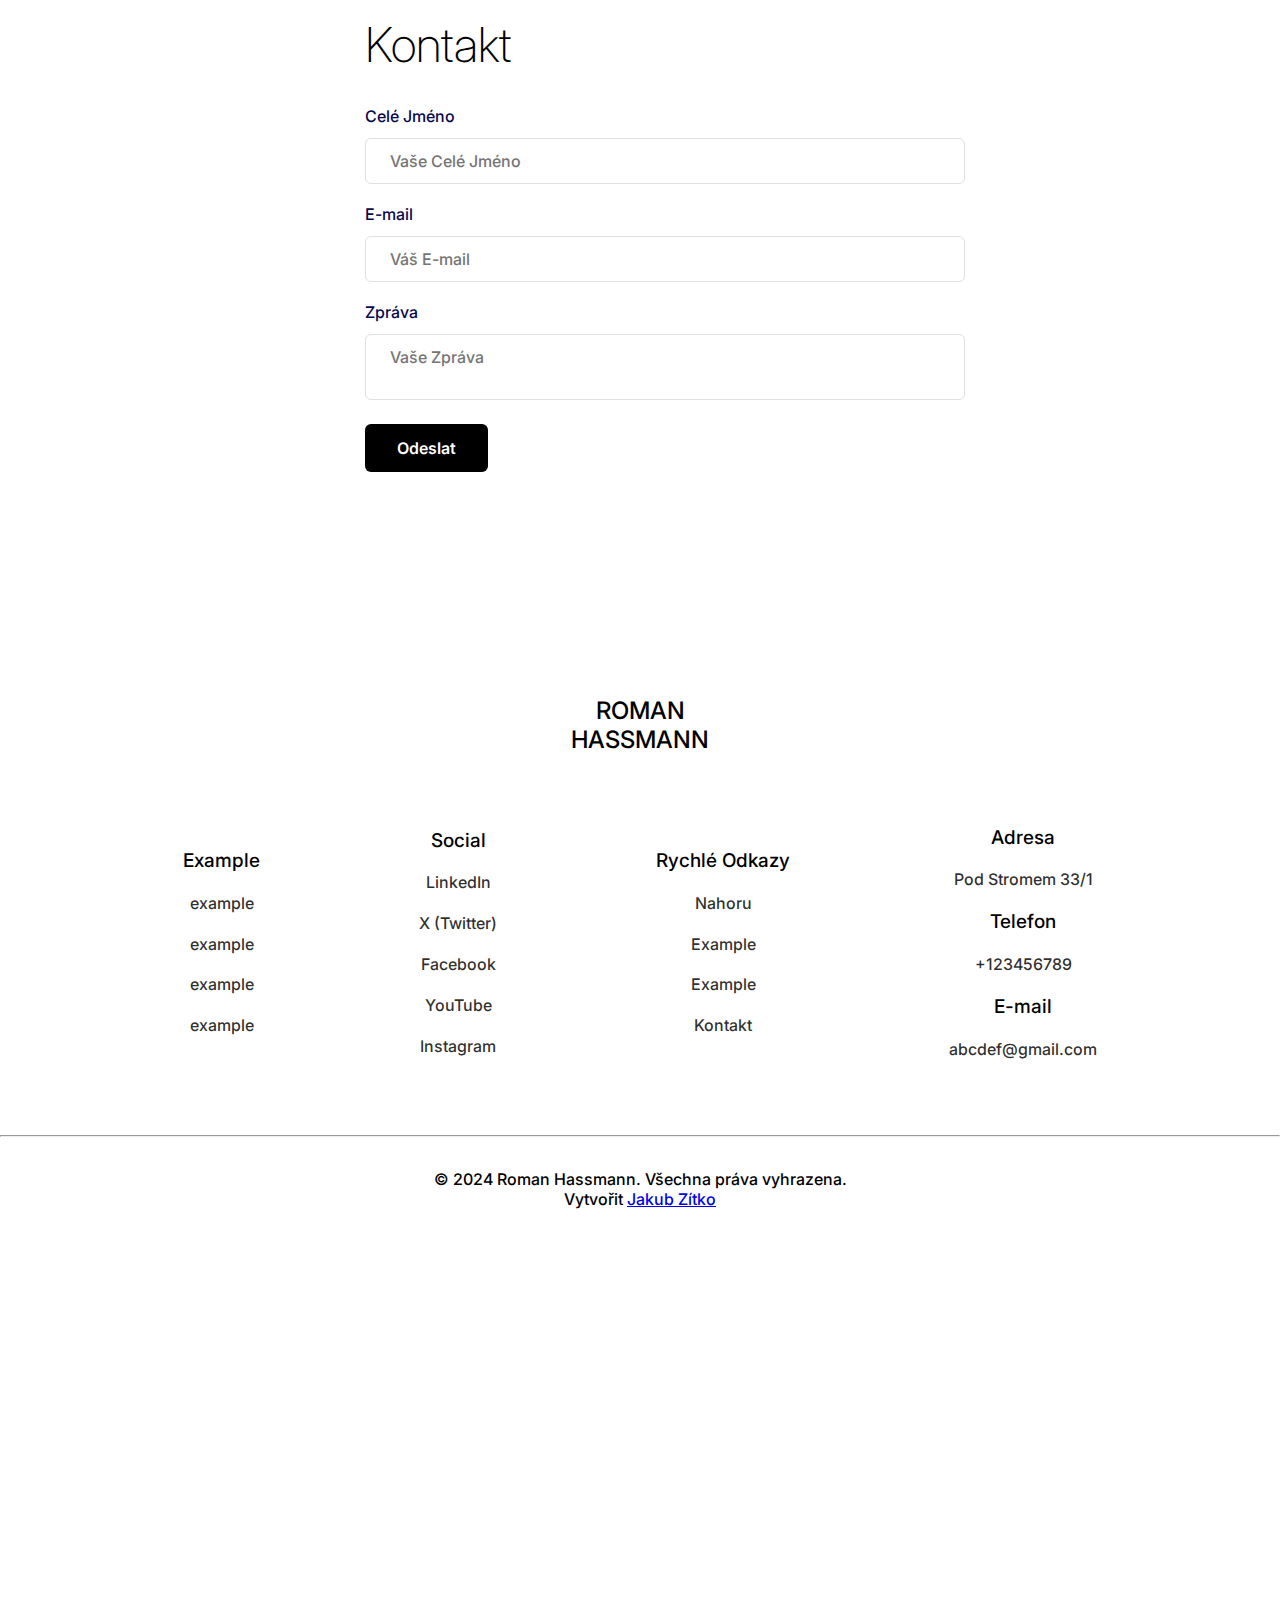
==== commit f783849f: "index.html" ====
--- a/index.html
+++ b/index.html
@@ -13,21 +13,21 @@
 </head>
 <body>
     <div class="nav">
-        <div class="logo-1"><a>Roman Hassmann</a></div>
+        <div class="logo-1"><a href="index.html">Roman Hassmann</a></div>
         <div>
           <ul class="nav-links">
             <li><a href="https://www.example.cz" target="_blank">Co na to Daddy</a></button></li>
-            <li><a href="#kontakt">Kontakt</a></li>
-            <li><a href="#kontakt">Kontakt</a></li>
-            <li><a href="#kontakt">Kontakt</a></li>
+            <li><a href="#kontakt">link1</a></li>
+            <li><a href="#kontakt">link2</a></li>
+            <li><a href="kontakt.html">Kontakt</a></li>
           </ul>
           <div class="dropdown">
             <div class="logo-2"><a>Roman Hassmann</a></div>
             <button class="dropbtn">&#9776;</button>
             <div class="dropdown-content">
-            <a href="#">Link 1</a>
+            <a href="https://www.conatodaddy.cz">Co Na To Daddy</a>
             <a href="#">Link 2</a>
-            <a href="#">Link 3</a>
+            <a href="kontakt.html">Kontakt</a>
             </div>
         </div>
         </div>
@@ -78,8 +78,7 @@
             <h3><thin>0/5 - </thin>Vedení</h3>
             <p>Schopnost vést a motivovat tým je zásadní pro dosažení společných cílů. Dobrý lídr podporuje rozvoj svých zaměstnanců a vytváří pozitivní pracovní prostředí.</p>
     
-            <h2>Závěr</h2>
-            <p>Podnikání vyžaduje odhodlání, inovaci a schopnost přizpůsobit se změnám. S jasnou vizí a správnými strategiemi mohou podnikatelé dosáhnout úspěchu a přinést své nápady k životu.</p>
+            
         </div>
     </section>
     
@@ -90,12 +89,12 @@
     
         <div class="content content-1">
             <div class="text-content">
-                <h3>0/1</h3>
+                
                 <h1>Austrálie</h1>
                 <h2>Sydney, Perth</h2>
                 <p>Lorem ipsum dolor sit amet, consectetur adipiscing elit. Suspendisse varius enim in eros elementum tristique. Duis cursus, mi quis viverra ornare, eros dolor interdum nulla, ut commodo diam libero vitae erat. Aenean faucibus nibh et justo cursus id rutrum lorem imperdiet. Nunc ut sem vitae risus tristique posuere.</p>
                 <div class="button-container">
-                    <a href="YOUR_LINK_HERE" class="btn-link">
+                    <a href="cestovatel.html" class="btn-link">
                         <button class="btn">
                             <span class="btn-text">Více</span>
                         </button>
@@ -109,12 +108,12 @@
     
         <div class="content content-2">
             <div class="text-content">
-                <h3>0/2</h3>
+                
                 <h1>USA</h1>
                 <h2>Washington DC, Miami</h2>
                 <p>Lorem ipsum dolor sit amet, consectetur adipiscing elit. Suspendisse varius enim in eros elementum tristique. Duis cursus, mi quis viverra ornare, eros dolor interdum nulla, ut commodo diam libero vitae erat. Aenean faucibus nibh et justo cursus id rutrum lorem imperdiet. Nunc ut sem vitae risus tristique posuere.</p>
                 <div class="button-container">
-                    <a href="YOUR_LINK_HERE" class="btn-link">
+                    <a href="cestovatel.html" class="btn-link">
                         <button class="btn">
                             <span class="btn-text">Více</span>
                         </button>
@@ -128,12 +127,12 @@
     
         <div class="content content-3">
             <div class="text-content">
-                <h3>0/3</h3>
+                
                 <h1>Island</h1>
                 <h2>Reykjavík</h2>
                 <p>Lorem ipsum dolor sit amet, consectetur adipiscing elit. Suspendisse varius enim in eros elementum tristique. Duis cursus, mi quis viverra ornare, eros dolor interdum nulla, ut commodo diam libero vitae erat. Aenean faucibus nibh et justo cursus id rutrum lorem imperdiet. Nunc ut sem vitae risus tristique posuere.</p>
                 <div class="button-container">
-                    <a href="YOUR_LINK_HERE" class="btn-link">
+                    <a href="cestovatel.html" class="btn-link">
                         <button class="btn">
                             <span class="btn-text">Více</span>
                         </button>
@@ -147,12 +146,12 @@
     
         <div class="content content-4">
             <div class="text-content">
-                <h3>0/4</h3>
-                <h1>SAE</h1>
-                <h2>Dubaj</h2>
+                
+                <h1>UAE</h1>
+                <h2>Dubai</h2>
                 <p>Lorem ipsum dolor sit amet, consectetur adipiscing elit. Suspendisse varius enim in eros elementum tristique. Duis cursus, mi quis viverra ornare, eros dolor interdum nulla, ut commodo diam libero vitae erat. Aenean faucibus nibh et justo cursus id rutrum lorem imperdiet. Nunc ut sem vitae risus tristique posuere.</p>
                 <div class="button-container">
-                    <a href="YOUR_LINK_HERE" class="btn-link">
+                    <a href="cestovatel.html" class="btn-link">
                         <button class="btn">
                             <span class="btn-text">Více</span>
                         </button>
@@ -183,23 +182,14 @@
             <h3>Dlouhodobý horizont</h3>
             <p>Investice by měly být plánovány na delší dobu. Krátkodobé výkyvy na trhu jsou běžné, ale dlouhodobé investice mají větší šanci na úspěch.</p>
     
-            <h2>Typy investic</h2>
-            
-    
-            <h2>Rizika investování</h2>
-            
-    
-            <h2>Závěr</h2>
-            <p>Investování je klíčem k budoucí finanční nezávislosti a stabilitě. Ať už jste začátečník nebo zkušený investor, pochopení základních principů investování vám může pomoci lépe spravovat své finance a dosáhnout svých dlouhodobých cílů.</p>
-        </div>
+            </div>
     </section>
     
 
     <section>
         <div class="otec" id="otec">
             <h1>Otec </h1>
-            <p>Roman Hassmann je hrdý otec sedmi úžasných dcer, které jsou pro něj zdrojem nekonečné inspirace a radosti. Každá z jeho dcer přináší do rodiny jedinečnou energii a talent, a Roman se snaží podporovat jejich růst a rozvoj ve všech směrech.</p>
-        
+            
             <h2>Rodina Hassmannových</h2>
             <p>Roman a jeho sedm dcer tvoří harmonickou a dynamickou rodinu, která je plná lásky, podpory a společného dobrodružství. Roman věří, že rodina je základem všeho a že silné rodinné pouto je klíčem ke štěstí a úspěchu.</p>
         
@@ -230,13 +220,13 @@
                         
                     </div>
                     <input type="hidden" name="access_key" value="e76a24ae-de29-4216-9cbf-6f9e95e4bfc9">
-                    <label for="name" class="form-label">Your Name</label>
-                    <input type="text" name="name" id="name" placeholder="Your Name" class="input-field margin-bottom" required>
-                    <label for="email" class="form-label">Your Email</label>
-                    <input type="email" name="email" id="email" placeholder="Your Email" class="input-field margin-bottom" required>
-                    <label for="message" class="form-label">Your Message</label>
-                    <textarea name="message" id="message" placeholder="Your Message" class="input-field margin-bottom" required></textarea>
-                    <button type="submit" class="submit-button">Submit </button>
+                    <label for="name" class="form-label">Celé Jméno</label>
+                    <input type="text" name="name" id="name" placeholder="Vaše Celé Jméno" class="input-field margin-bottom" required>
+                    <label for="email" class="form-label">E-mail</label>
+                    <input type="email" name="email" id="email" placeholder="Váš E-mail" class="input-field margin-bottom" required>
+                    <label for="message" class="form-label">Zpráva</label>
+                    <textarea name="message" id="message" placeholder="Vaše Zpráva" class="input-field margin-bottom" required></textarea>
+                    <button type="submit" class="submit-button">Odeslat </button>
                 </form>
             </div>
             <div class="contact-right">
@@ -263,16 +253,16 @@
           <div class="social-media">
               <h4>Social</h4>
               <p>
-                  <a href="https://www.linkedin.com/in/sanket-bodke-995b5b205/"><i class="fab fa-linkedin"></i> Linkedin</a>
-              </p>
-              <p>
-                  <a href="https://x.com/RomanHassmann"><i class="fab fa-twitter"></i> X Twitter</a>
-              </p>
-              <p>
-                  <a href="#"><i class="fab fa-github"></i> Example</a>
-              </p>
-              <p>
-                  <a href="#"><i class="fab fa-codepen"></i> Example</a>
+                  <a href="https://www.linkedin.com/in/sanket-bodke-995b5b205/"><i class="fab fa-linkedin"></i> LinkedIn</a>
+              </p>
+              <p>
+                  <a href="https://x.com/RomanHassmann"><i class="fab fa-twitter"></i> X (Twitter)</a>
+              </p>
+              <p>
+                  <a href="#"><i class="fab fa-github"></i> Facebook</a>
+              </p>
+              <p>
+                  <a href="#"><i class="fab fa-codepen"></i> YouTube</a>
               </p>
               <p>
                   <a href="https://www.instagram.com/romanhassmann?igsh=dDJzamRmZ2Z3NXZo"><i class="fab fa-instagram"></i> Instagram</a>
@@ -283,7 +273,7 @@
               <p><a href="#">Nahoru</a></p>
               <p><a href="#">Example</a></p>
               <p><a href="#">Example</a></p>
-              <p><a href="#kontakt">Kontakt</a></p>
+              <p><a href="kontakt.html">Kontakt</a></p>
           </div>
           <div class="details">
               <h4 class="address">Adresa</h4>
@@ -297,6 +287,8 @@
       <footer>
           <hr />
           &copy; 2024 Roman Hassmann. Všechna práva vyhrazena.
+
+          <h4>Vytvořit <a href="#">Jakub Zítko</a> </h4>
       </footer>
   </div>
 
@@ -306,6 +298,6 @@
     
 
    
-    <script src="/Main/script.js"></script>
+    <script src="script.js"></script>
 </body>
 </html>
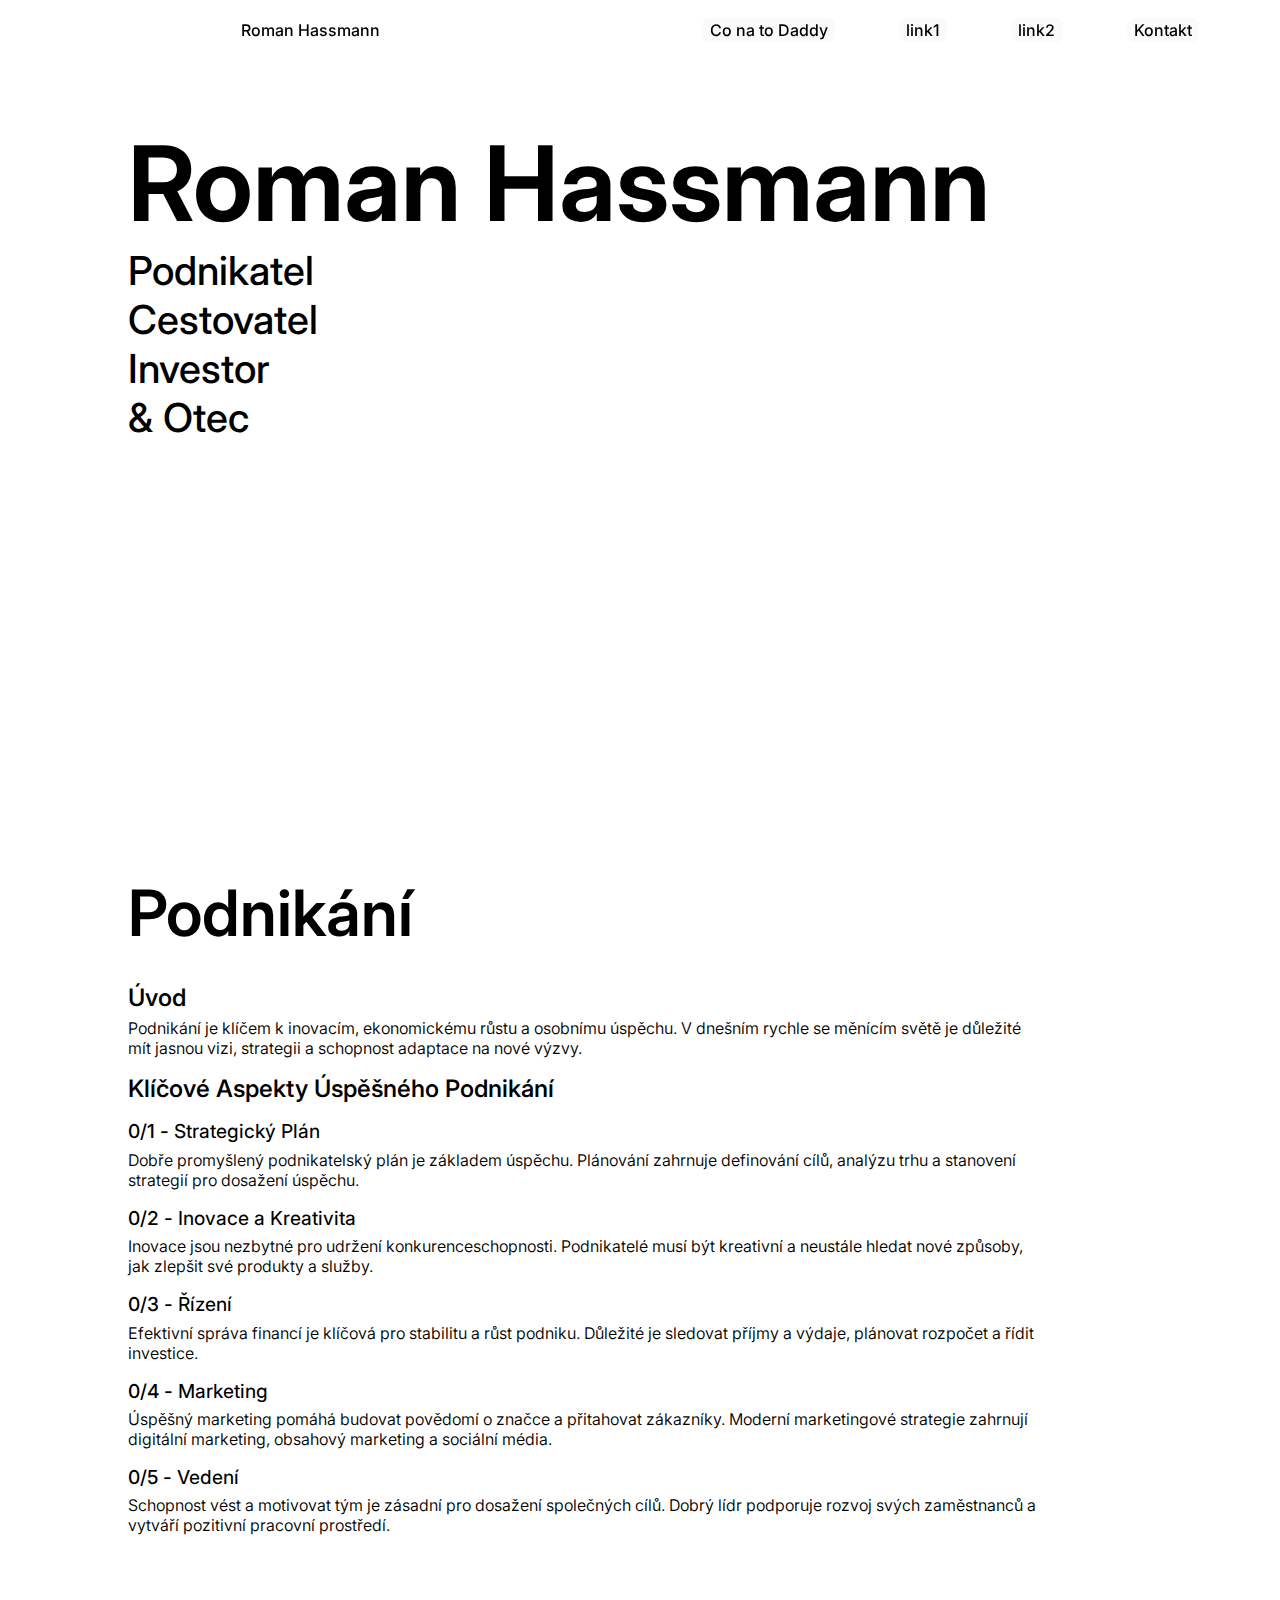
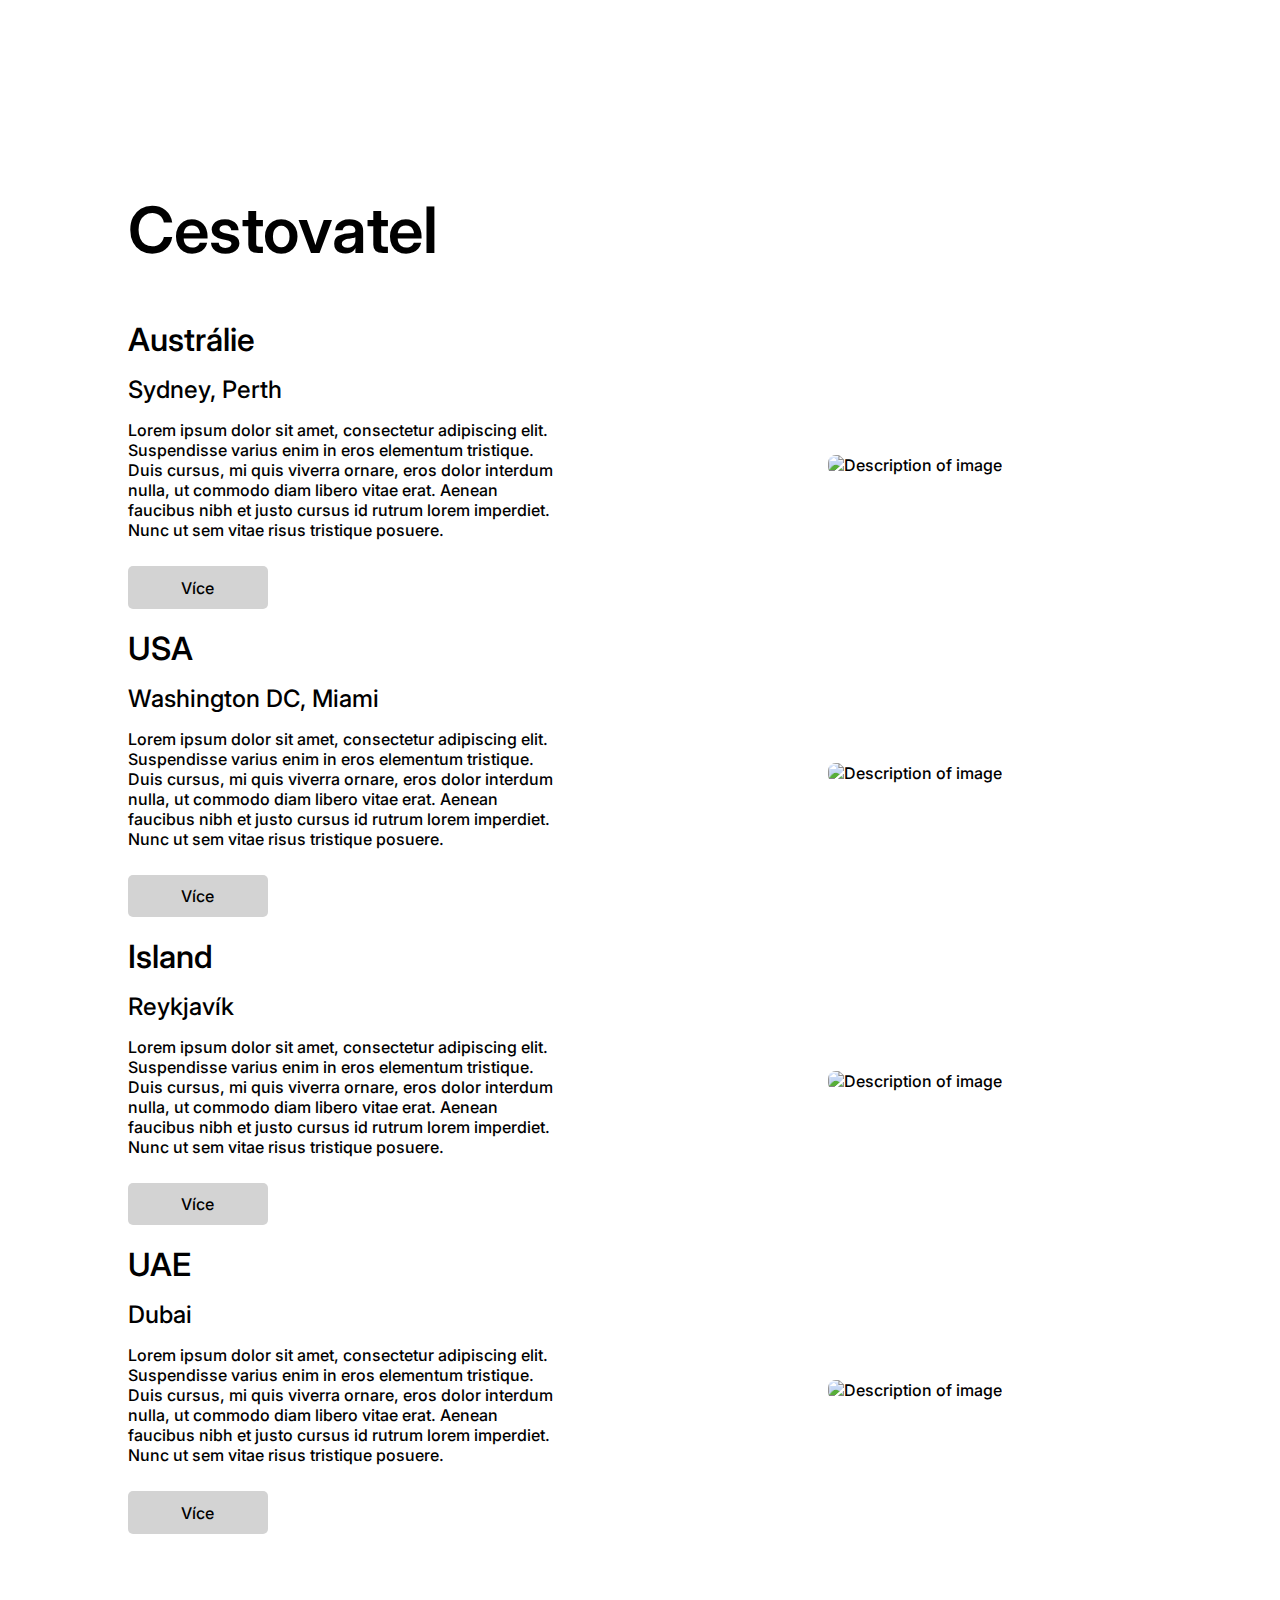
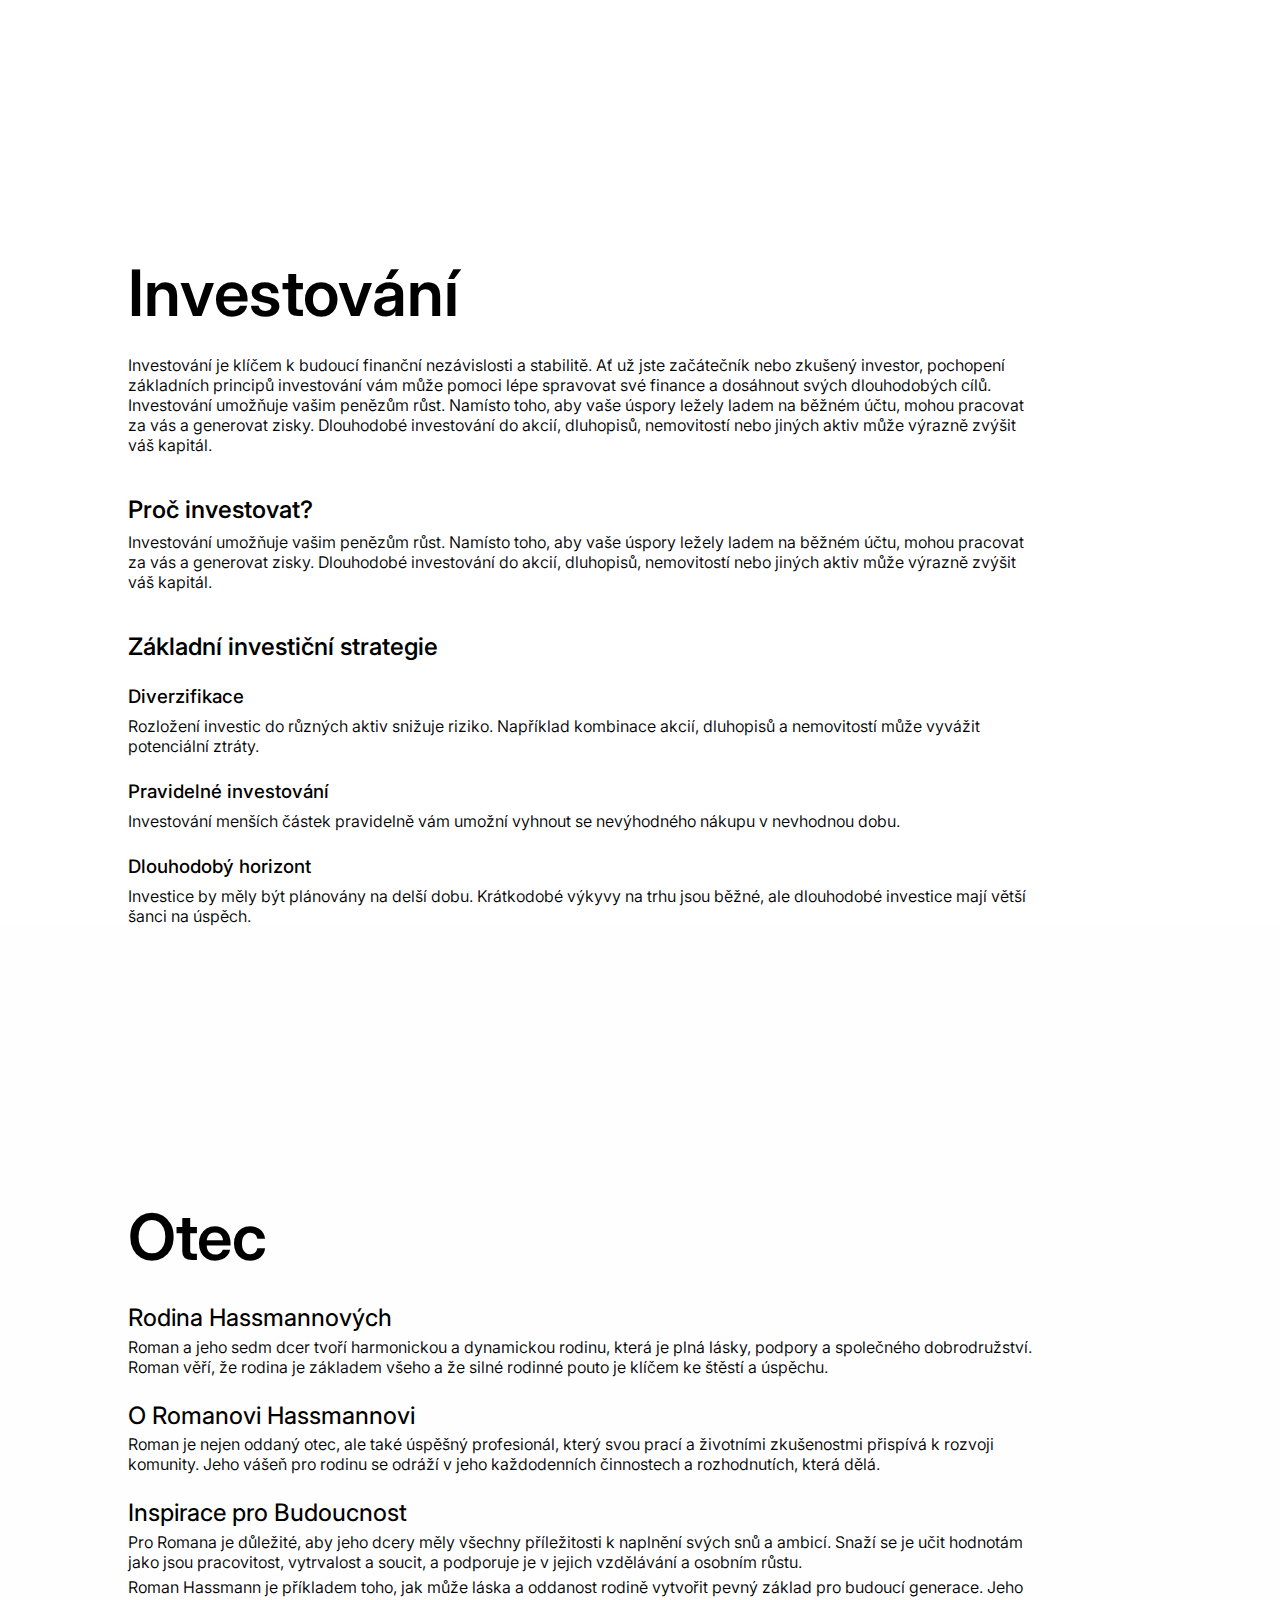
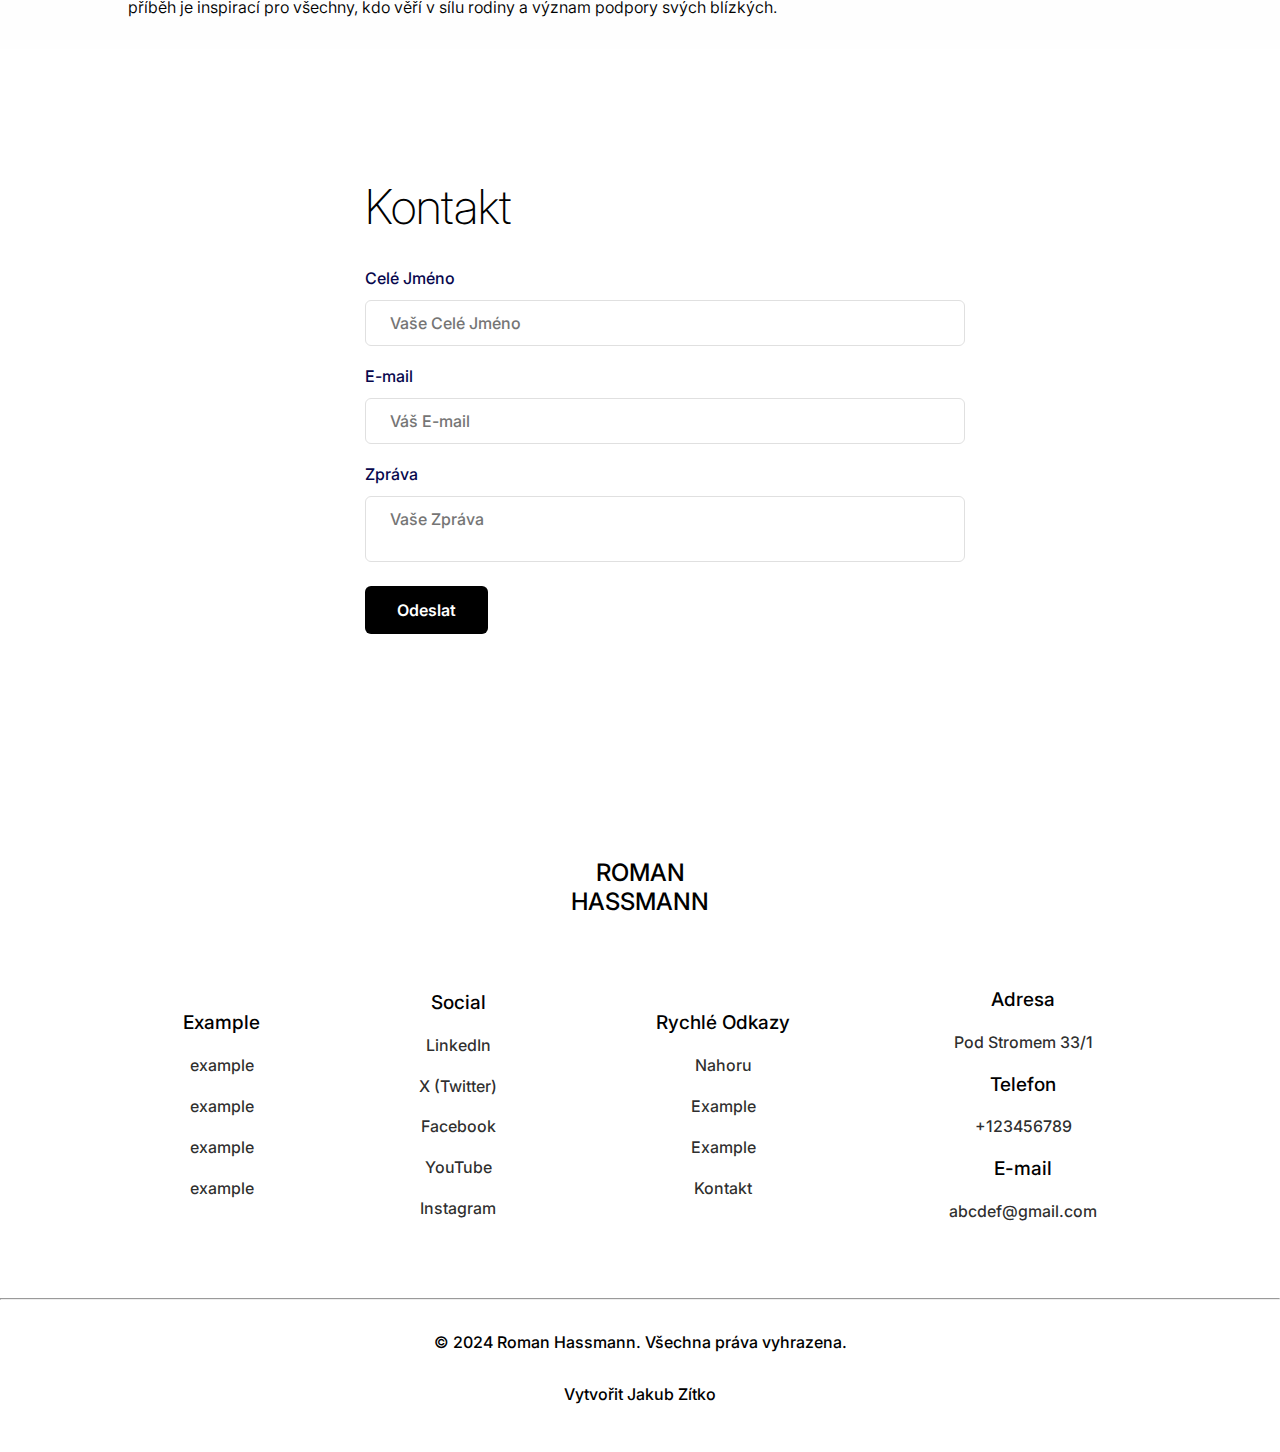
==== commit 6eff5136: "Add files via upload" ====
--- a/index.html
+++ b/index.html
@@ -16,13 +16,13 @@
         <div class="logo-1"><a href="index.html">Roman Hassmann</a></div>
         <div>
           <ul class="nav-links">
-            <li><a href="https://www.example.cz" target="_blank">Co na to Daddy</a></button></li>
-            <li><a href="#kontakt">link1</a></li>
-            <li><a href="#kontakt">link2</a></li>
-            <li><a href="kontakt.html">Kontakt</a></li>
+            <li><a href="https://www.example.cz" target="_blank" id="myButton">Co na to Daddy</a></button></li>
+            <li><a href="#kontakt" id="myButton">link1</a></li>
+            <li><a href="#kontakt" id="myButton">link2</a></li>
+            <li><a href="kontakt.html" id="myButton" >Kontakt</a></li>
           </ul>
           <div class="dropdown">
-            <div class="logo-2"><a>Roman Hassmann</a></div>
+            <div class="logo-2"><a href="index.html">Roman Hassmann</a></div>
             <button class="dropbtn">&#9776;</button>
             <div class="dropdown-content">
             <a href="https://www.conatodaddy.cz">Co Na To Daddy</a>
@@ -300,4 +300,4 @@
    
     <script src="script.js"></script>
 </body>
-</html>
+</html>--- a/style.css
+++ b/style.css
@@ -3,9 +3,7 @@
     margin: 0;
 }
 
-body{
-    height: 2000vh;
-}
+
 
 html{
     scroll-behavior: smooth;
@@ -33,9 +31,9 @@
     transition: backdrop-filter 0.8s; 
 }
 
-.logo a{
+.logo-1 a{
     color: black;
-    background-color: white;
+    background-color: rgba(0, 0, 0, 0);
     text-decoration: none;
     border-color: none;
 }
@@ -53,7 +51,7 @@
     border-radius: 0.5em;
     cursor: pointer;
     transition: 0.5s ease;
-    background-color: rgba(246, 246, 246, 0.66);
+    background-color: rgba(246, 246, 246, 0.5);
 }
 .nav-links li  a{
     text-decoration: none;
@@ -144,12 +142,20 @@
 }
 .content-0 h1 {
     margin: 0;
-    padding: 8rem 0rem 1rem 0rem;
+    padding: 8rem 0rem 2rem 0rem;
     font-size: 4rem;
-}
-
-.content-0 p {
-    margin: 10px 0;
+    font-weight: 600;
+}
+.text-content h1{
+    font-size: 2rem;
+    font-weight: 550;
+}
+.text-content h2{
+    padding-top: 1rem;
+}
+.text-content p {
+    padding-top: 1rem;
+    
 }
 
 .button-container {
@@ -157,6 +163,7 @@
     justify-content: left;
     align-items: left;
     margin-top: 10px;
+    
 }
 
 .btn-link {
@@ -164,9 +171,8 @@
 }
 
 .btn {
-    padding: 10px 10px;
-    width: auto; 
-    height: auto; 
+    padding: 0.7rem 1rem;
+    margin-top: 1rem;
     background-color: lightgrey;
     color: black;
     border: none;
@@ -226,6 +232,7 @@
     width: 70%;
     max-width: 70%;
     height: auto;
+    border-radius: 0.5rem;
 }
 
 
@@ -260,22 +267,22 @@
 .otec{
     height: auto;
     background-color: rgba(251, 251, 251, 0.295);
+    padding: 2rem 0rem 2rem 0rem;
 }
 
 .otec h1{
     padding: 15rem 15rem 0.25rem 8rem;
-    font-size: 4.75rem;
+    font-size: 4rem;
     font-weight: 600;
 }
 
 .otec p{
     padding: 0.3rem 15rem 0rem 8rem;
     font-weight: 350;
-    font-size: 1.2rem;
 }
 .otec h2{
     padding: 1.5rem 15rem 0rem 8rem;
-    font-weight: 600;
+    font-weight: 450;
 }
 
 .investor-container {
@@ -296,7 +303,9 @@
 .margin-bottom {
     margin-bottom: 20px;
 }
-
+.input-field{
+    padding-bottom: 4rem;
+}
 .main-container {
     display: flex;
     align-items: center;
@@ -417,5 +426,12 @@
 footer hr {
     margin: 2rem 0;
 }
-
+footer h4{
+    padding-top: 2rem;
+    
+}
+footer h4 a{
+    text-decoration: none;
+    color: black;
+}
 /* FOOTER END*/
--- a/stylephone.css
+++ b/stylephone.css
@@ -1,5 +1,5 @@
 /* GLOBAL STYLES FOR SMALLER SCREENS */
-@media (max-width: 1267px) {
+@media (max-width: 767px) {
     body {
         height: 250vh;
     }
@@ -18,32 +18,37 @@
 
     /* NAVIGATION BAR */
     .nav {
-        padding: 1.5rem 0.2rem; 
+        padding: 3rem 0rem; 
+        position: absolute; 
+        background-color: rgba(0, 0, 0, 0);
     }
 
     .nav-links {
         display: none; 
+        
     }
 
     .hamburger {
         display: block; 
         font-size: 1.5rem;
         border: none;
-        background-color: white;
+        background-color: rgba(0, 0, 0, 0);
         color: rgb(0, 0, 0);
         cursor: pointer;
         transition: 0.2s ease;
     }
 
-    .logo-2 {
-        position: fixed;
+    .logo-1 {
         top: 0.9rem;
         left: 2.2rem;
-    }
+        font-size: 1.3rem;
+        
+    }
+    
 
     /* DROPDOWN MENU */
     .dropbtn {
-        background-color: white;
+        background-color: rgba(0, 0, 0, 0);
         color: black;
         padding: 0.7rem;
         font-size: 1.5rem;
@@ -54,42 +59,46 @@
     .dropdown {
         position: relative;
         display: inline-block;
+        
     }
 
     .dropdown-content {
-        display: none;
         position: absolute;
-        background-color: grey;
-        min-width: 160px;
-        box-shadow: 0px 8px 16px 0px rgba(0, 0, 0, 0.2);
+        background-color: rgb(220, 220, 220);
+        min-width: 200px;
+ 
         border-radius: 10px;
         z-index: 1;
-        right: 15px;
+        right: 1px;
         top: 100%;
         max-height: 0;
         overflow: hidden;
-        transform: scaleX(0) scaleY(0);
-        transition: max-height 0.5s ease, transform 0.5s ease;
+        
+        transition: 0.4s ease-in-out;
+        
     }
 
     .dropdown-content a {
         color: black;
+        text-align: center;
         padding: 12px 16px;
         text-decoration: none;
         display: block;
     }
 
-    .dropdown-content a:hover {
-        background-color: #FFF;
-    }
-
-    .dropdown:hover .dropdown-content {
+    .dropdown-content a:e {
+        background-color: #ffffff;
+        
+        
+    }
+
+    .dropdown:active .dropdown-content {
         display: block;
         max-height: 500px;
-        transform: scaleX(1) scaleY(1);
-    }
-
-    .dropdown:hover .dropbtn {
+        box-shadow: 1rem 1rem 50rem 50rem rgba(0, 0, 0, 0.5);
+    }
+
+    .dropdown:active .dropbtn {
         background-color: white;
     }
 }
@@ -99,6 +108,7 @@
     /* GENERAL STYLES */
     .podnikatel, .cestovatel, .investor, .otec, .kontakt, .footer {
         background-color: white;
+        
     }
 
     /* MAIN SECTION */
@@ -127,11 +137,11 @@
     }
 
     .main-text ul li a:hover {
-        background-color: rgba(175, 242, 248, 0.6);
-        padding: 0.3rem;
-        margin-left: 2.2rem;
-        text-align: center;
-        border-radius: 0.75rem;
+        background-color: rgba(0, 0, 0, 0);
+        padding: 0;
+        margin-left: 0;
+        text-align: none;
+        border-radius: 0rem;
     }
 
     /* POODNIKATEL (BUSINESS) SECTION */
@@ -209,23 +219,23 @@
     }
 
     .investor h1 {
-        padding: 1rem 1rem 1rem 1rem;
+        padding: 1rem 2rem 1rem 2rem;
         font-size: 2rem;
         font-weight: 600;
     }
 
     .investor p {
-        padding: 0.5rem 1rem 0rem 1rem;
+        padding: 0.5rem 2rem 0rem 2rem;
         font-weight: 350;
     }
 
     .investor h2 {
-        padding: 2.5rem 1rem 0rem 1rem;
+        padding: 2.5rem 2rem 0rem 2rem;
         font-weight: 550;
     }
 
     .investor h3 {
-        padding: 1.5rem 1rem 0rem 1rem;
+        padding: 1.5rem 2rem 0rem 2rem;
     }
 
     /* OTEC (FATHER) SECTION */
@@ -235,27 +245,22 @@
     }
 
     .otec h1 {
-        padding: 5rem 1rem 0.25rem 1rem;
-        font-size: 4.75rem;
+        padding: 5rem 2rem 0.25rem 2rem;
+        font-size: 2rem;
         font-weight: 600;
     }
 
     .otec p {
-        padding: 0.3rem 1rem 0rem 1rem;
+        padding: 0.3rem 2rem 0rem 2rem;
         font-weight: 350;
-        font-size: 1.2rem;
     }
 
     .otec h2 {
-        padding: 1.5rem 1rem 0rem 1rem;
-        font-weight: 600;
-    }
-
-    .investor-container {
-        display: flex;
-        justify-content: center;
-        align-items: center;
-    }
+        padding: 1.5rem 2rem 0rem 2rem;
+        font-weight: 550;
+    }
+
+    
 
     /* KONTAKT (CONTACT) SECTION */
     .main-container {
@@ -263,9 +268,9 @@
     }
 
     .form-container {
-        padding: 0 1rem;
+        padding: 0 2rem;
         box-sizing: border-box;
-        width: 100%;
+        width: 80%;
     }
 
     .form-container h1 {
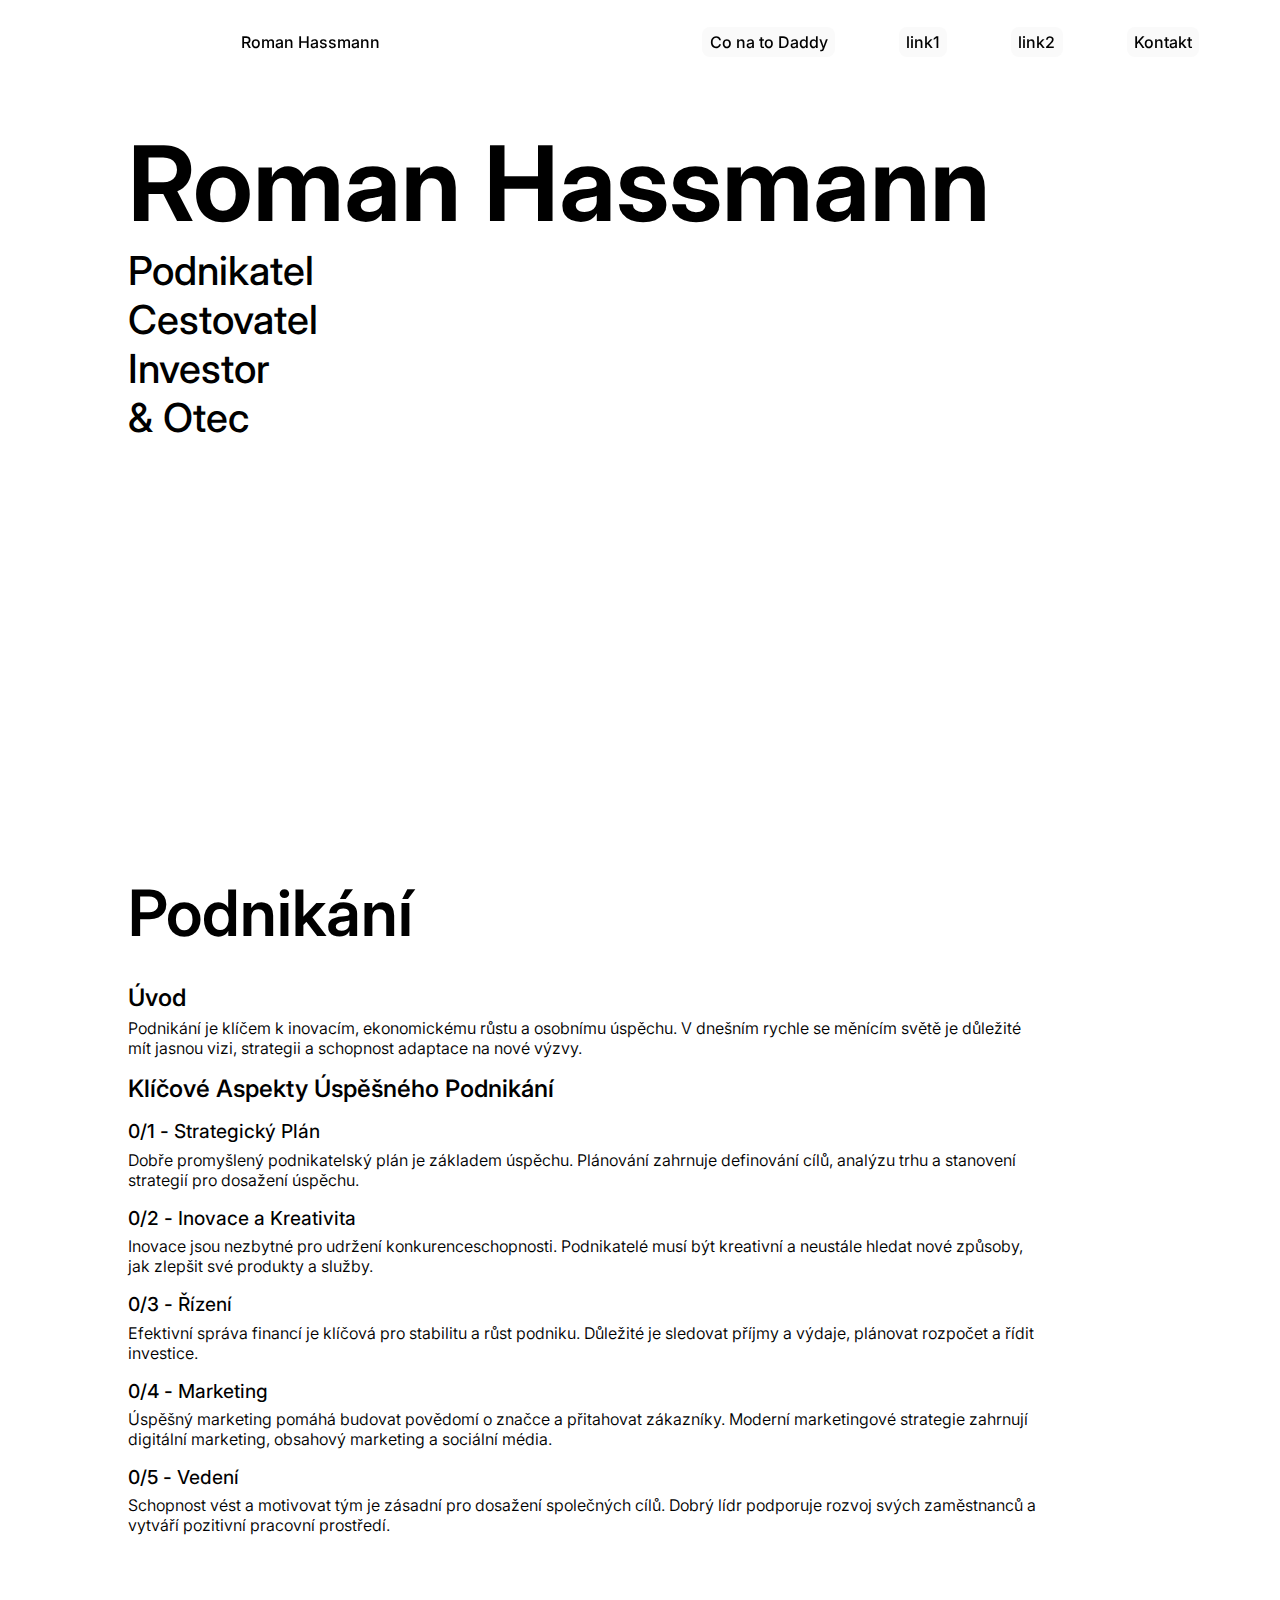
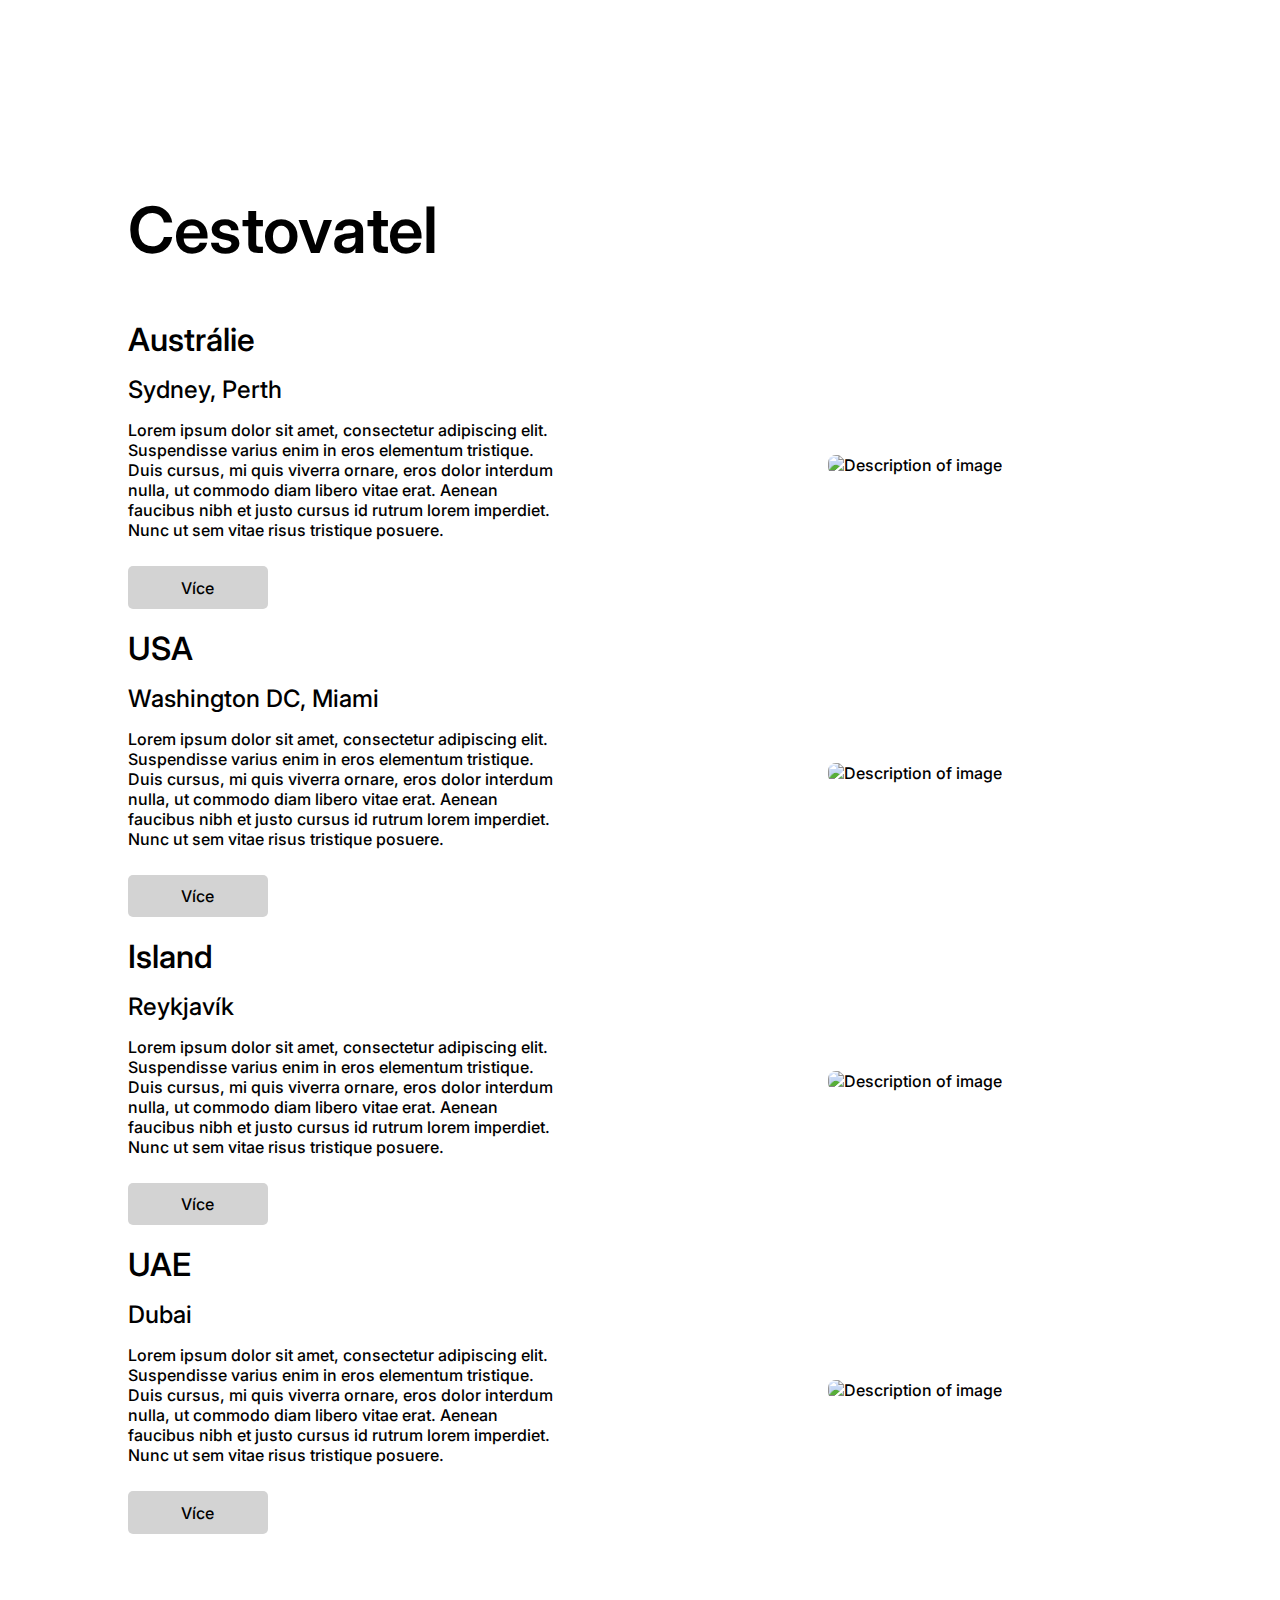
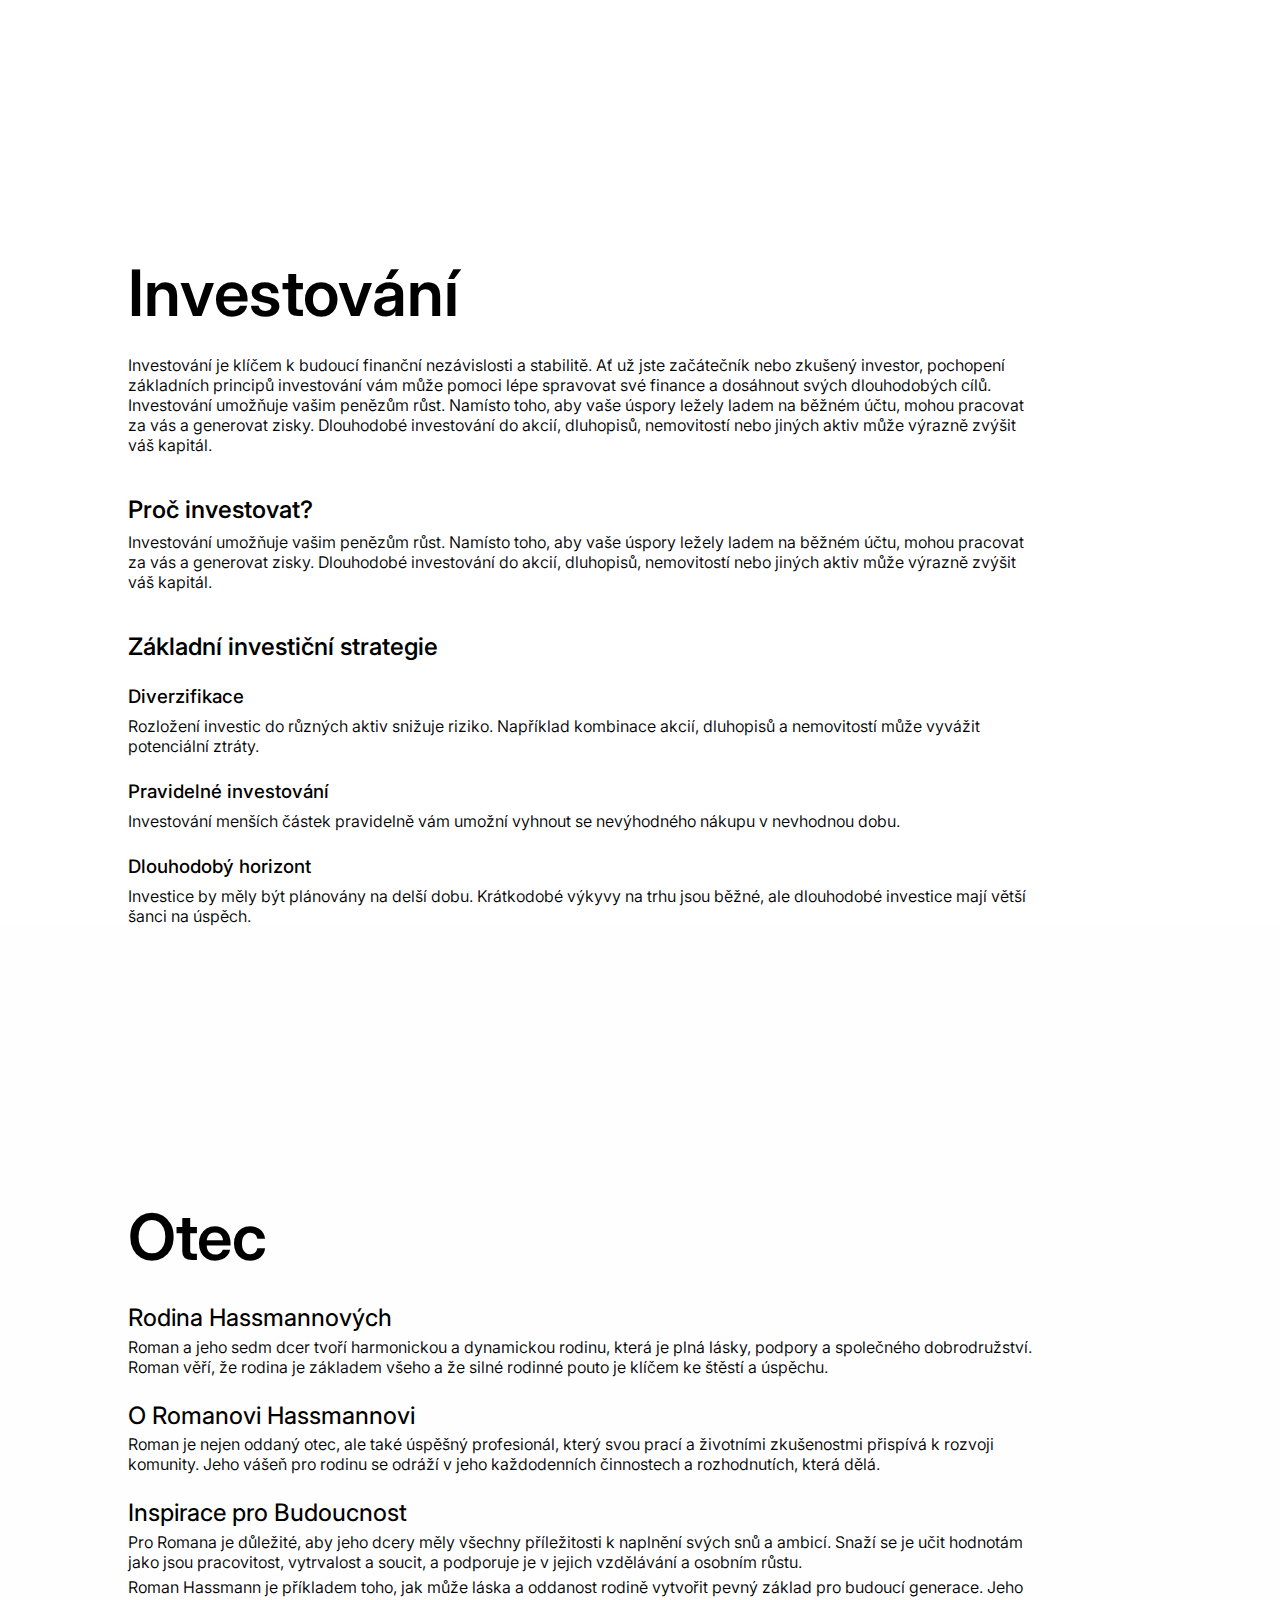
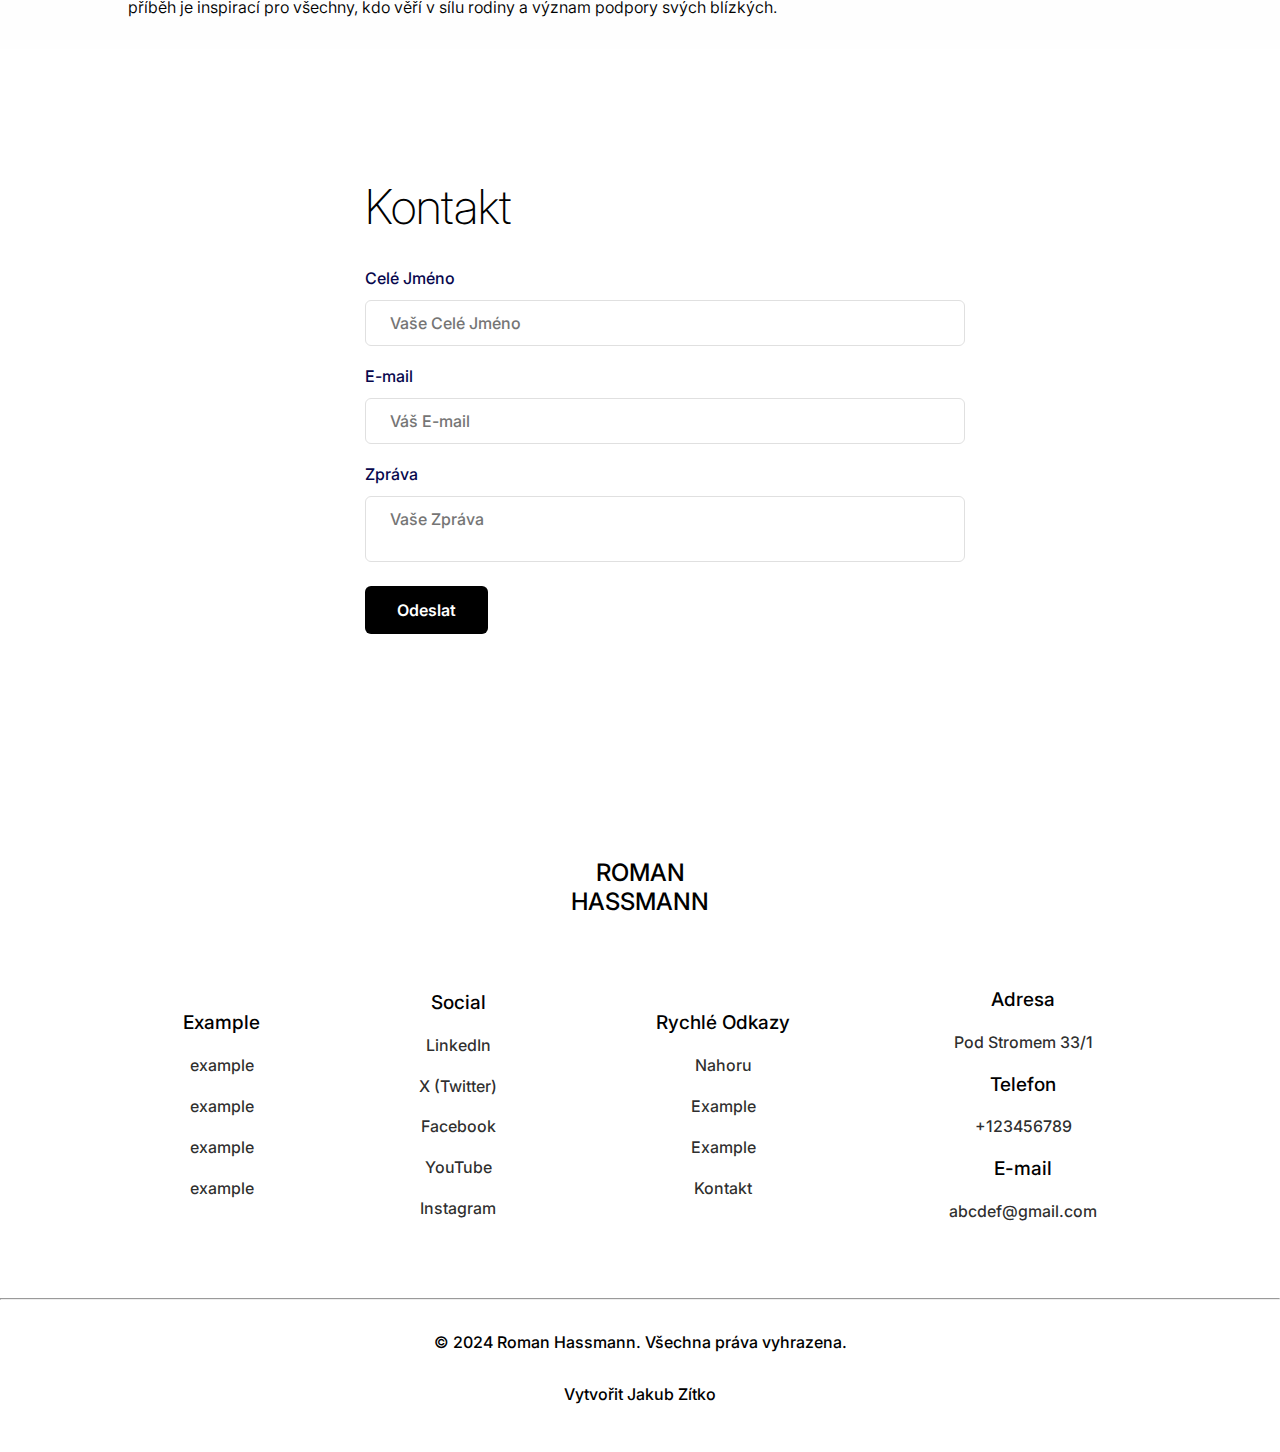
==== commit 0fa9097f: "Add files via upload" ====
--- a/index.html
+++ b/index.html
@@ -16,10 +16,10 @@
         <div class="logo-1"><a href="index.html">Roman Hassmann</a></div>
         <div>
           <ul class="nav-links">
-            <li><a href="https://www.example.cz" target="_blank" id="myButton">Co na to Daddy</a></button></li>
-            <li><a href="#kontakt" id="myButton">link1</a></li>
-            <li><a href="#kontakt" id="myButton">link2</a></li>
-            <li><a href="kontakt.html" id="myButton" >Kontakt</a></li>
+            <li><a href="https://www.example.cz">Co na to Daddy</a></button></li>
+            <li><a href="#kontakt" >link1</a></li>
+            <li><a href="#kontakt" >link2</a></li>
+            <li><a href="kontakt.html" >Kontakt</a></li>
           </ul>
           <div class="dropdown">
             <div class="logo-2"><a href="index.html">Roman Hassmann</a></div>
--- a/style.css
+++ b/style.css
@@ -23,7 +23,7 @@
     justify-content: space-around;
     align-items: center;
     display: flex;
-    padding: 1.25rem 5rem;
+    padding: 2rem 5rem;
     position: fixed; 
     top: 0;
     width: 100%;
@@ -46,7 +46,7 @@
 }
 
 .nav-links li a {
-    padding: 0.15rem 0.45rem;
+    padding: 0.3rem 0.45rem;
     border: none;
     border-radius: 0.5em;
     cursor: pointer;
@@ -229,8 +229,8 @@
 }
 
 .side-image {
-    width: 70%;
-    max-width: 70%;
+    width: 100%;
+    max-width: 100%;
     height: auto;
     border-radius: 0.5rem;
 }
--- a/stylephone.css
+++ b/stylephone.css
@@ -1,5 +1,5 @@
 /* GLOBAL STYLES FOR SMALLER SCREENS */
-@media (max-width: 767px) {
+@media (max-width: 900px) {
     body {
         height: 250vh;
     }
@@ -45,66 +45,55 @@
         
     }
     
-
-    /* DROPDOWN MENU */
-    .dropbtn {
-        background-color: rgba(0, 0, 0, 0);
-        color: black;
-        padding: 0.7rem;
-        font-size: 1.5rem;
-        border: none;
-        cursor: pointer;
-    }
-
-    .dropdown {
-        position: relative;
-        display: inline-block;
-        
-    }
-
-    .dropdown-content {
-        position: absolute;
-        background-color: rgb(220, 220, 220);
-        min-width: 200px;
- 
-        border-radius: 10px;
-        z-index: 1;
-        right: 1px;
-        top: 100%;
-        max-height: 0;
-        overflow: hidden;
-        
-        transition: 0.4s ease-in-out;
-        
-    }
-
-    .dropdown-content a {
-        color: black;
-        text-align: center;
-        padding: 12px 16px;
-        text-decoration: none;
-        display: block;
-    }
-
-    .dropdown-content a:e {
-        background-color: #ffffff;
-        
-        
-    }
-
-    .dropdown:active .dropdown-content {
-        display: block;
-        max-height: 500px;
-        box-shadow: 1rem 1rem 50rem 50rem rgba(0, 0, 0, 0.5);
-    }
-
-    .dropdown:active .dropbtn {
-        background-color: white;
-    }
+/* DROPDOWN MENU */
+.dropbtn {
+    background-color: rgba(0, 0, 0, 0);
+    color: black;
+    padding: 0.7rem;
+    font-size: 1.5rem;
+    border: none;
+    cursor: pointer;
+}
+
+.dropdown {
+    position: relative;
+    display: inline-block;
+}
+
+.dropdown-content {
+    position: absolute;
+    background-color: rgb(220, 220, 220);
+    min-width: 200px;
+    border-radius: 10px;
+    z-index: 1;
+    right: 1px;
+    top: 100%;
+    max-height: 0;
+    overflow: hidden;
+    transition: max-height 0.4s ease-in-out;
+}
+
+.dropdown-content a {
+    color: black;
+    text-align: center;
+    padding: 12px 16px;
+    text-decoration: none;
+    display: block;
+}
+
+.dropdown-content a:hover {
+    background-color: #ffffff;
+}
+
+.dropdown-content.show {
+    max-height: 500px;
+    box-shadow: 1rem 1rem 50rem 50rem rgba(0, 0, 0, 0.5);
+}
+
 }
 
 /* MOBILE VIEW STYLES (UP TO 767px) */
-@media (max-width: 767px) {
+@media (max-width: 900px) {
     /* GENERAL STYLES */
     .podnikatel, .cestovatel, .investor, .otec, .kontakt, .footer {
         background-color: white;
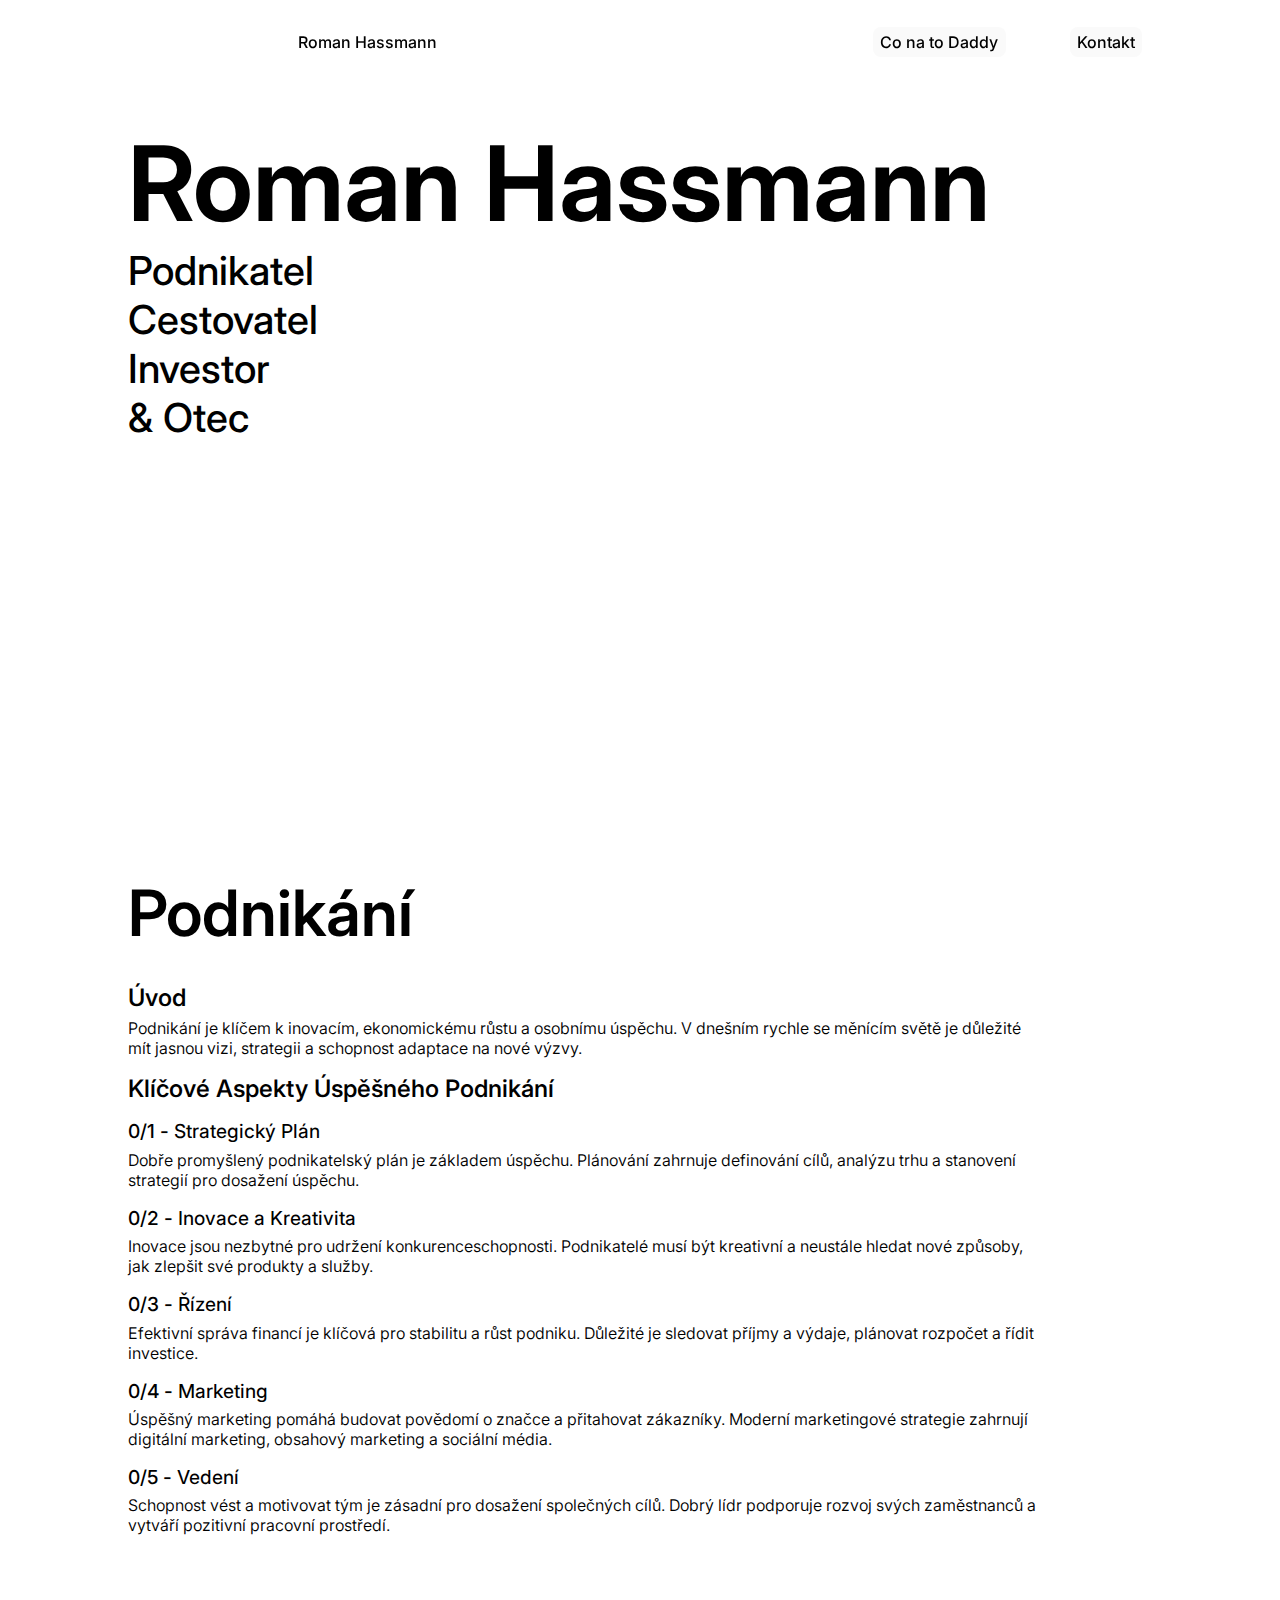
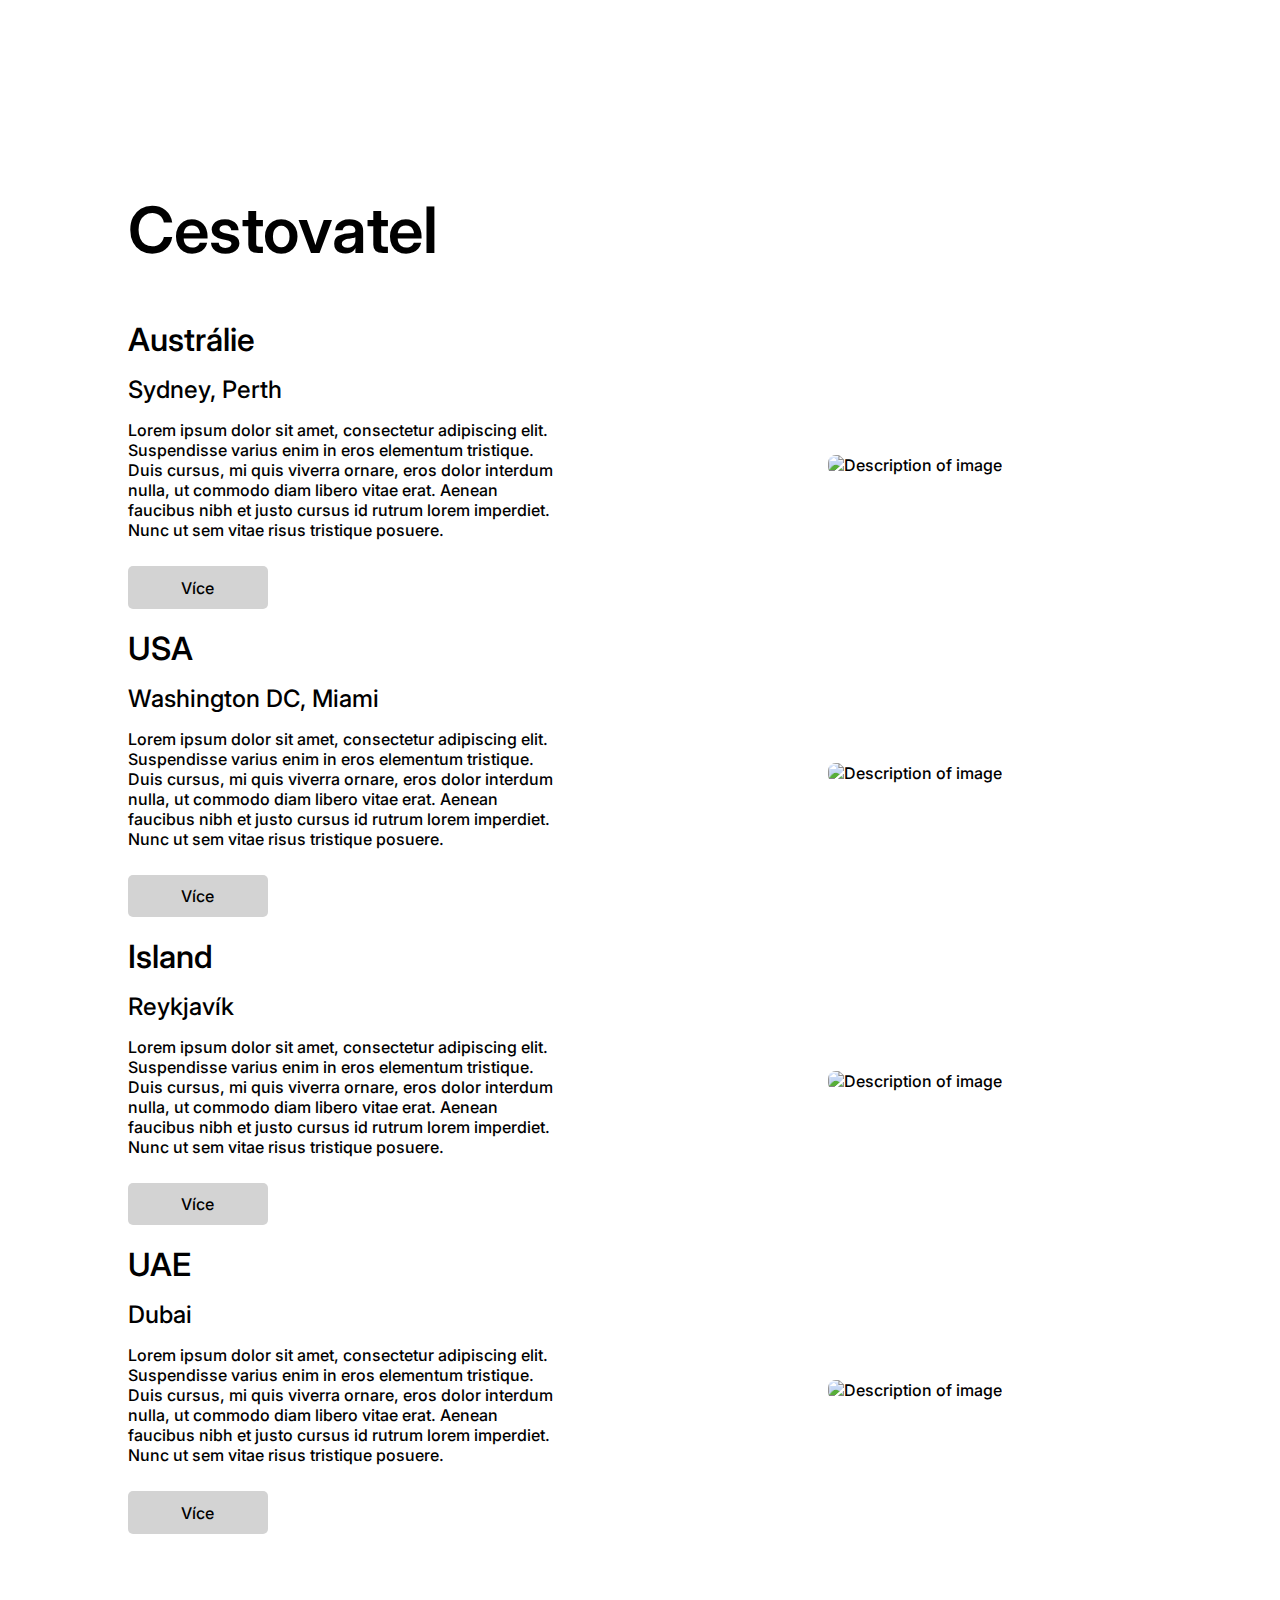
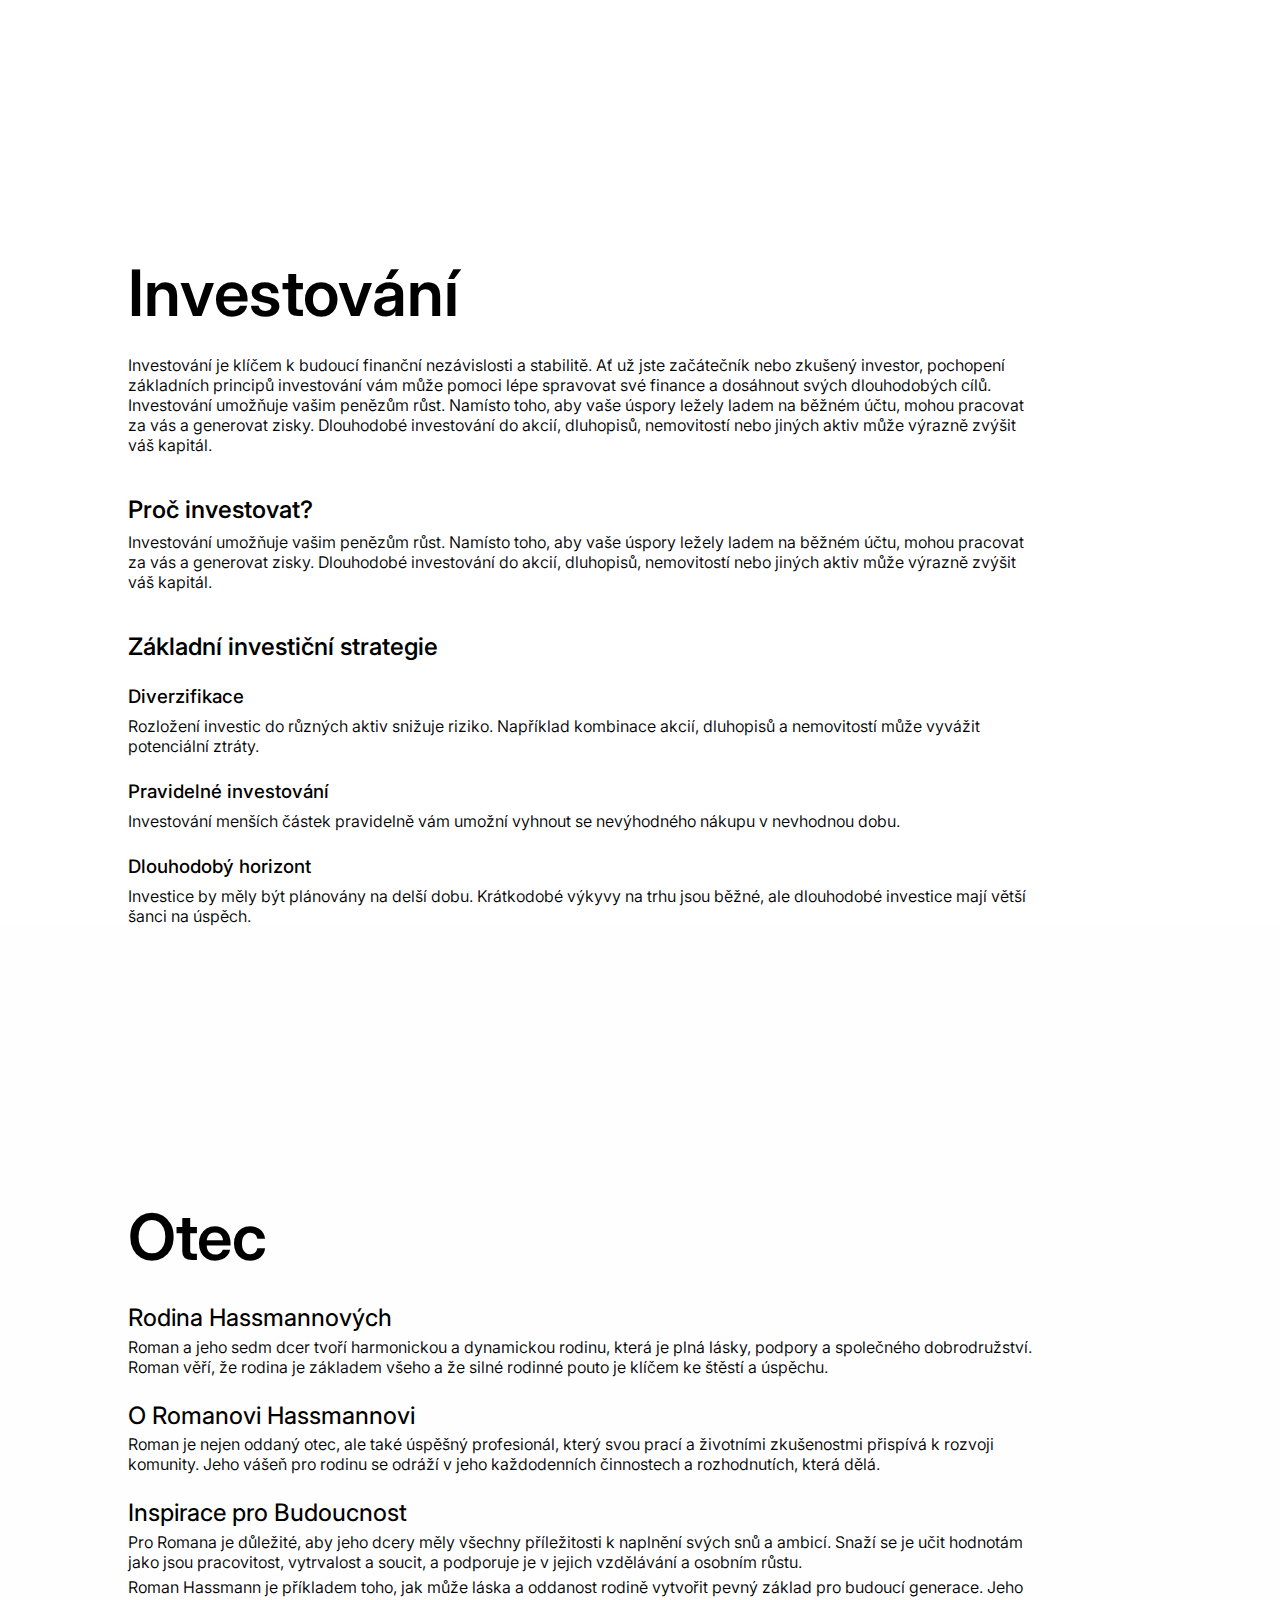
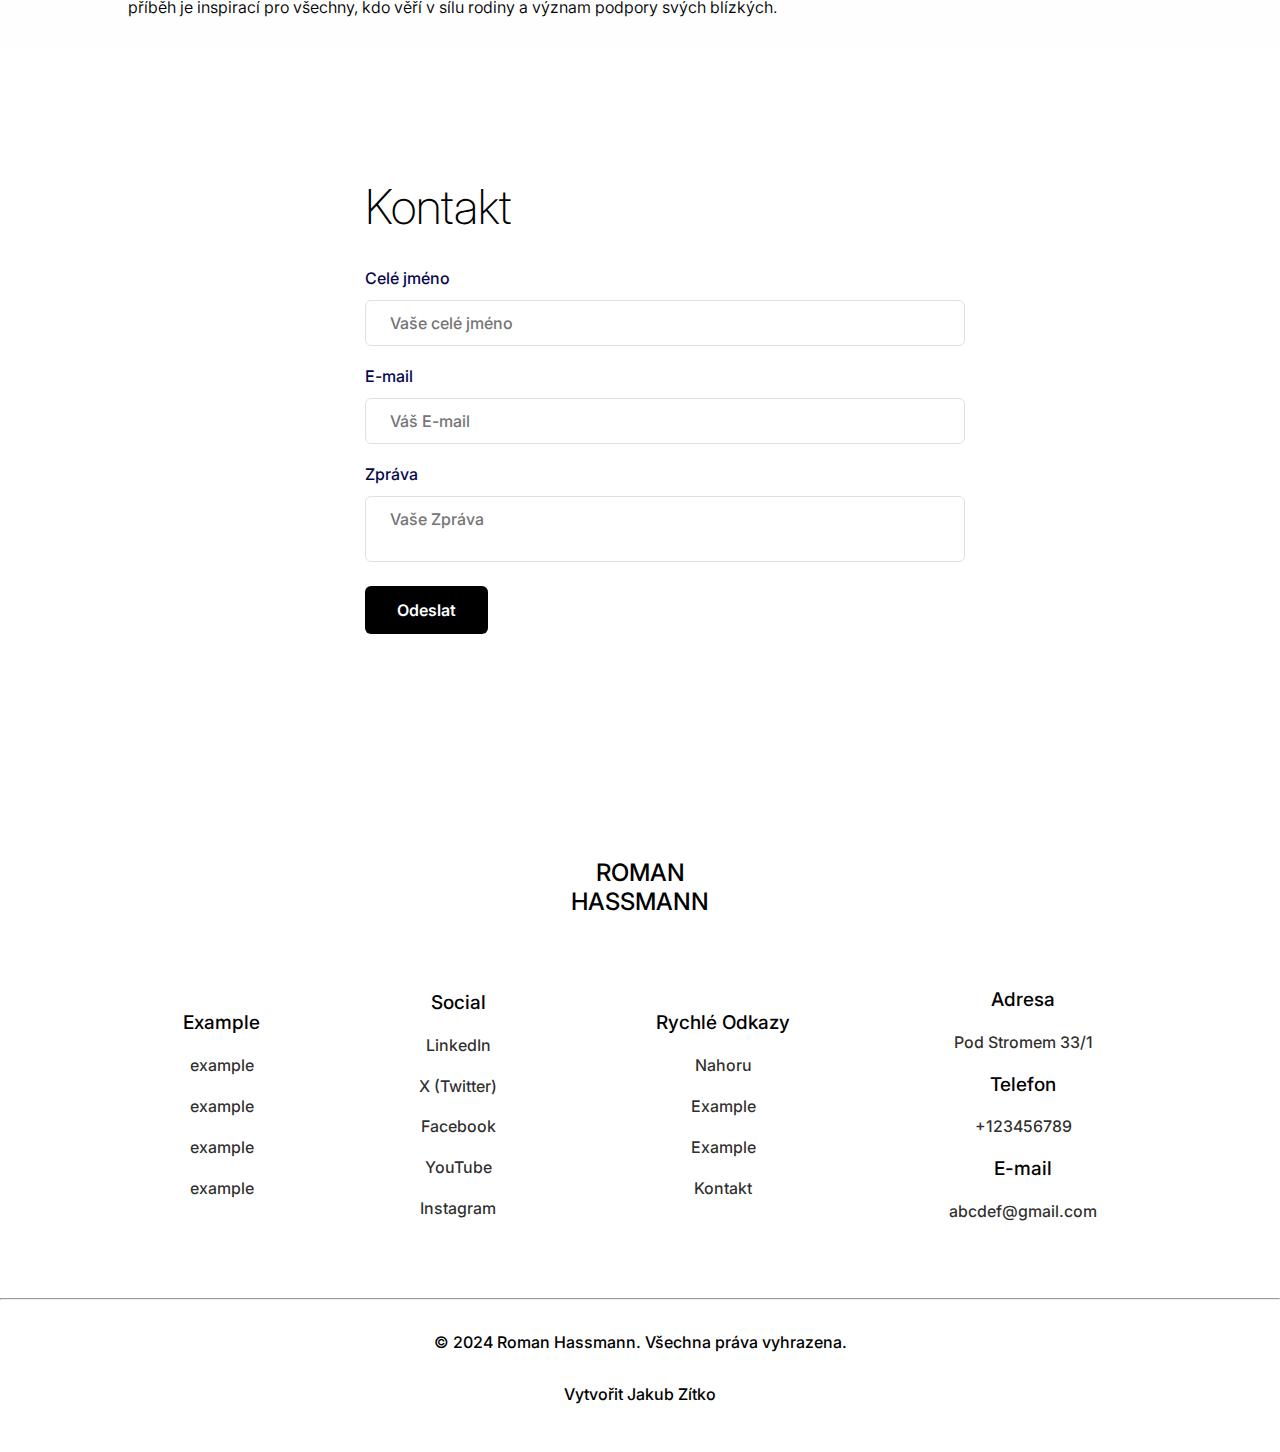
==== commit b5b7d0c0: "Add files via upload" ====
--- a/index.html
+++ b/index.html
@@ -17,8 +17,7 @@
         <div>
           <ul class="nav-links">
             <li><a href="https://www.example.cz">Co na to Daddy</a></button></li>
-            <li><a href="#kontakt" >link1</a></li>
-            <li><a href="#kontakt" >link2</a></li>
+            
             <li><a href="kontakt.html" >Kontakt</a></li>
           </ul>
           <div class="dropdown">
@@ -220,8 +219,8 @@
                         
                     </div>
                     <input type="hidden" name="access_key" value="e76a24ae-de29-4216-9cbf-6f9e95e4bfc9">
-                    <label for="name" class="form-label">Celé Jméno</label>
-                    <input type="text" name="name" id="name" placeholder="Vaše Celé Jméno" class="input-field margin-bottom" required>
+                    <label for="name" class="form-label">Celé jméno</label>
+                    <input type="text" name="name" id="name" placeholder="Vaše celé jméno" class="input-field margin-bottom" required>
                     <label for="email" class="form-label">E-mail</label>
                     <input type="email" name="email" id="email" placeholder="Váš E-mail" class="input-field margin-bottom" required>
                     <label for="message" class="form-label">Zpráva</label>
